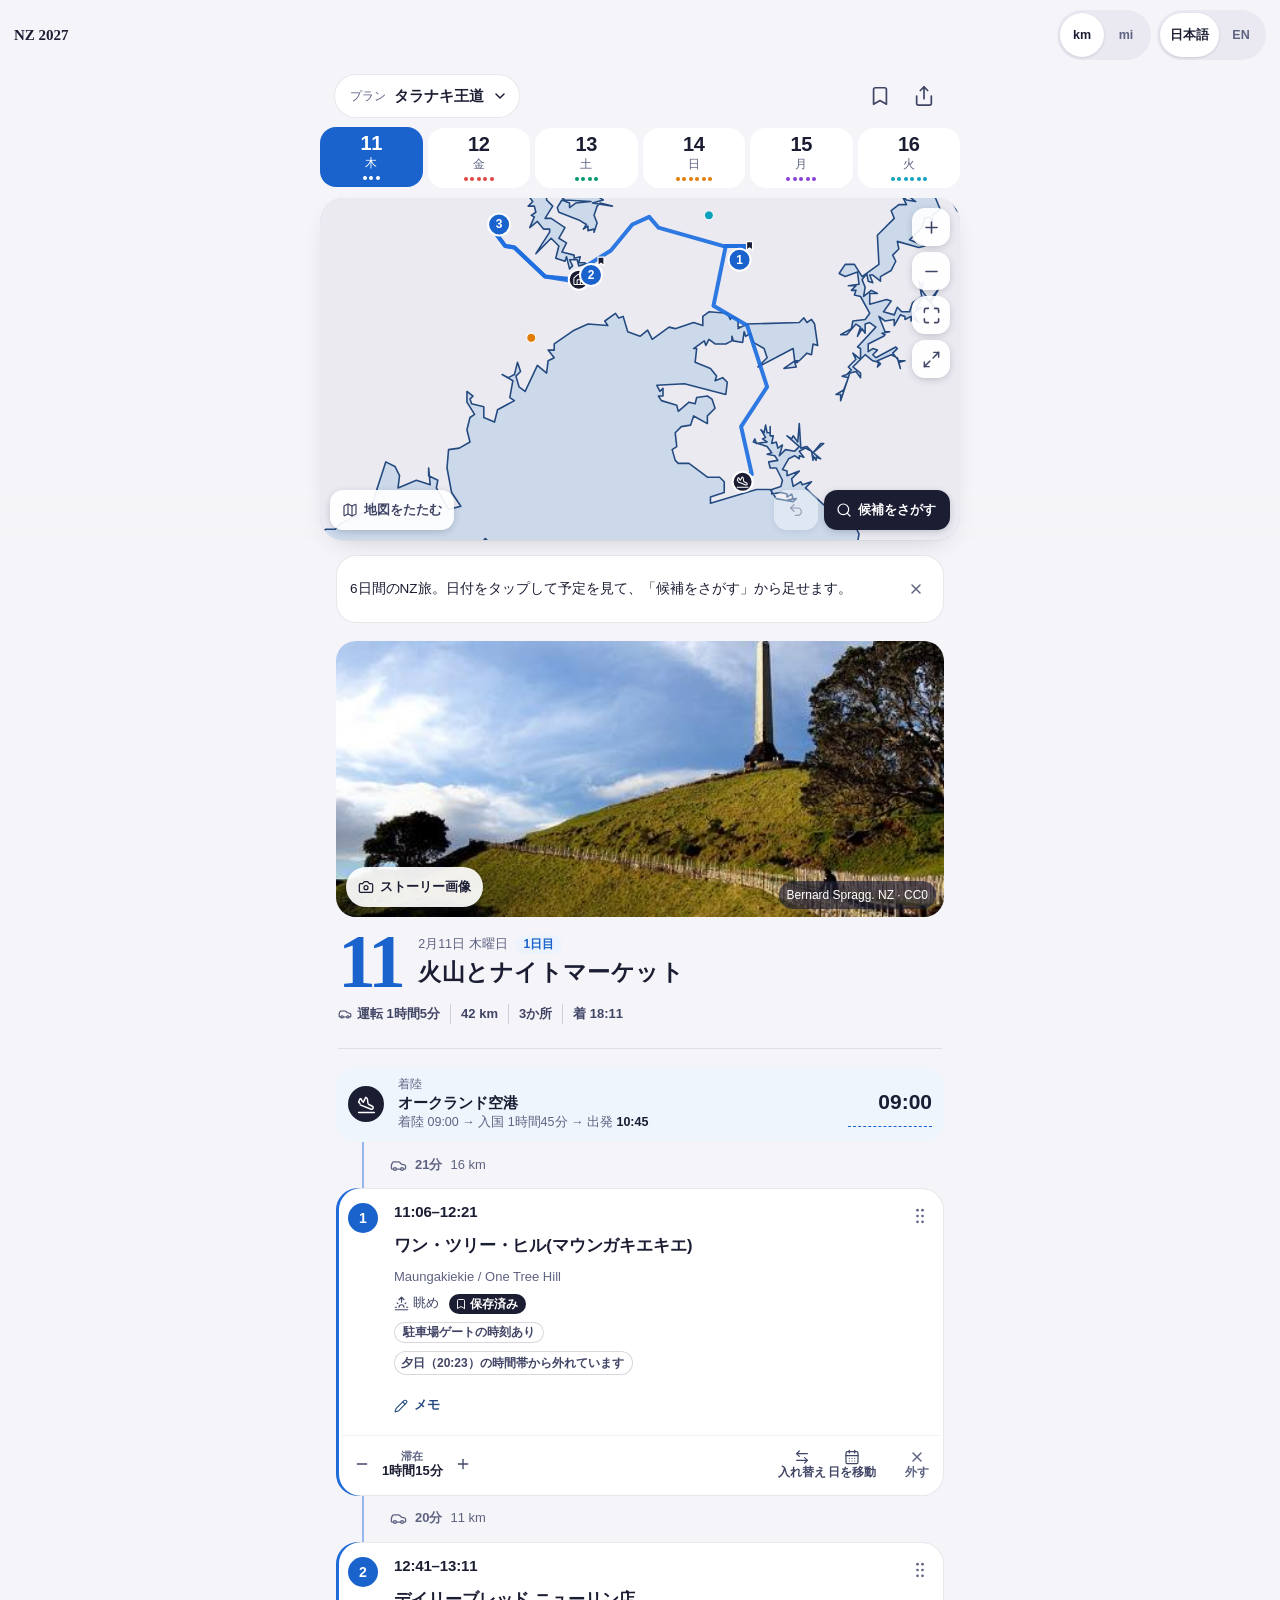
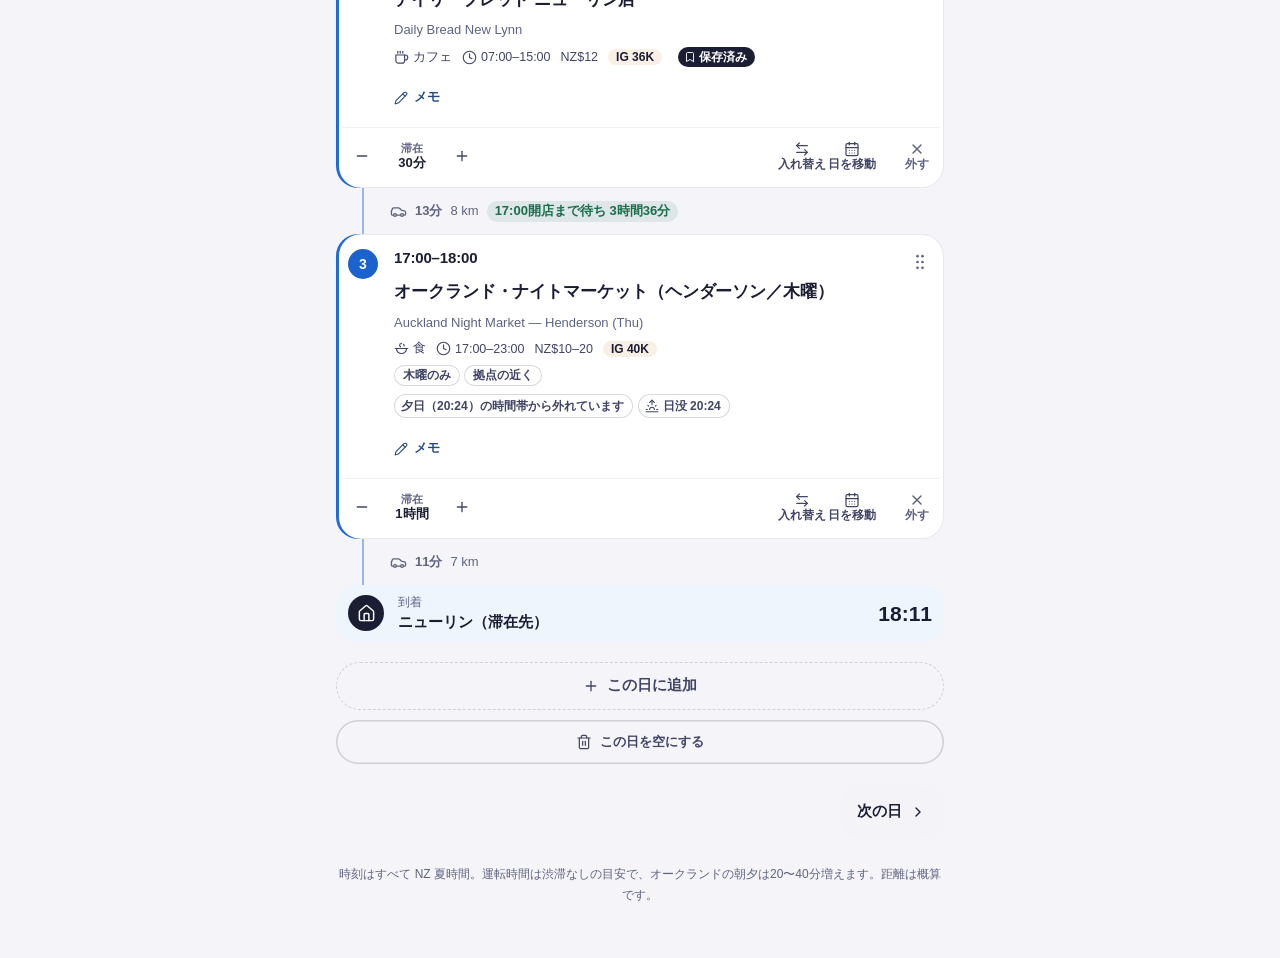
==== index.html @ 9404e6f9 "NZ planner proof of concept: versions, map, drag-to-plan, quick swap A static, offline-first trip pl" ====
<!doctype html>
<html lang="ja" data-place="nz" class="nojs">
<head>
<meta charset="utf-8">
<script>
/* The book's bootstrap: drop the no-JS layout before first paint. If the planner has not built
   itself 8 s later (a failed script, a thrown error), say so instead of a skeleton forever. */
document.documentElement.className='js-tabs';
setTimeout(function(){ if(document.querySelector('.pl-skel')) document.documentElement.classList.add('pl-failed'); },8000);
addEventListener('error',function(e){ if(e.target&&e.target.tagName==='SCRIPT'&&document.querySelector('.pl-skel')) document.documentElement.classList.add('pl-failed'); },true);
</script>
<meta name="viewport" content="width=device-width,initial-scale=1,viewport-fit=cover">
<meta name="theme-color" content="#f5f4f8">
<meta name="apple-mobile-web-app-capable" content="yes">
<meta name="apple-mobile-web-app-status-bar-style" content="default">
<title>NZ 2027 プランナー</title>
<meta name="description" content="ニュージーランド 2027・6日間の旅のプランナー。日ごとの予定、地図、候補、移動時間。">
<meta property="og:type" content="website">
<meta property="og:title" content="NZ 2027 ・ 6日間のプラン">
<meta property="og:description" content="オークランドとタラナキ、6日間の予定と候補。">
<meta property="og:url" content="https://huangwaylon.github.io/nz-planner/">
<meta property="og:image" content="https://huangwaylon.github.io/nz-planner/images/og.jpg">
<meta property="og:image:width" content="1200"><meta property="og:image:height" content="630">
<meta name="twitter:card" content="summary_large_image">
<link rel="manifest" href="manifest.webmanifest">
<link rel="apple-touch-icon" href="icon-180.png">
<link rel="preload" href="data/nz/places.json" as="fetch" crossorigin>
<link rel="preload" href="data/nz/plans.json" as="fetch" crossorigin>
<link rel="stylesheet" href="poc.css">
<link rel="stylesheet" href="planner.css">
</head>
<body>
<!-- The book's sprite ids (copied verbatim), plus the planner's own at the end. -->
<svg width="0" height="0" style="position:absolute;width:0;height:0;overflow:hidden" aria-hidden="true" focusable="false">
  <defs>
    <symbol id="i-car" viewBox="0 0 24 24" fill="none" stroke="currentColor" stroke-width="1.85" stroke-linecap="round" stroke-linejoin="round"><path d="M19 17h2c.6 0 1-.4 1-1v-3c0-.9-.7-1.7-1.5-1.9C18.7 10.6 16 10 16 10s-1.3-1.4-2.2-2.3c-.5-.4-1.1-.7-1.8-.7H5c-.6 0-1.1.4-1.4.9l-1.4 2.9A3.7 3.7 0 0 0 2 12v4c0 .6.4 1 1 1h2"/><circle cx="7" cy="17" r="2"/><path d="M9 17h6"/><circle cx="17" cy="17" r="2"/></symbol>
    <symbol id="i-calendar" viewBox="0 0 24 24" fill="none" stroke="currentColor" stroke-width="1.85" stroke-linecap="round" stroke-linejoin="round"><path d="M8 2v4"/><path d="M16 2v4"/><rect width="18" height="18" x="3" y="4" rx="2"/><path d="M3 10h18"/><path d="M8 14h.01"/><path d="M12 14h.01"/><path d="M16 14h.01"/><path d="M8 18h.01"/><path d="M12 18h.01"/><path d="M16 18h.01"/></symbol>
    <symbol id="i-chevron-down" viewBox="0 0 24 24" fill="none" stroke="currentColor" stroke-width="2.2" stroke-linecap="round" stroke-linejoin="round"><path d="m6 9 6 6 6-6"/></symbol>
    <symbol id="i-map" viewBox="0 0 24 24" fill="none" stroke="currentColor" stroke-width="1.85" stroke-linecap="round" stroke-linejoin="round"><path d="M14.106 5.553a2 2 0 0 0 1.788 0l3.659-1.83A1 1 0 0 1 21 4.619v12.764a1 1 0 0 1-.553.894l-4.553 2.277a2 2 0 0 1-1.788 0l-4.212-2.106a2 2 0 0 0-1.788 0l-3.659 1.83A1 1 0 0 1 3 19.381V6.618a1 1 0 0 1 .553-.894l4.553-2.277a2 2 0 0 1 1.788 0z"/><path d="M15 5.764v15"/><path d="M9 3.236v15"/></symbol>
    <symbol id="i-minus" viewBox="0 0 24 24" fill="none" stroke="currentColor" stroke-width="2" stroke-linecap="round" stroke-linejoin="round"><path d="M5 12h14"/></symbol>
    <symbol id="i-plus" viewBox="0 0 24 24" fill="none" stroke="currentColor" stroke-width="2" stroke-linecap="round" stroke-linejoin="round"><path d="M12 5v14"/><path d="M5 12h14"/></symbol>
    <symbol id="i-x" viewBox="0 0 24 24" fill="none" stroke="currentColor" stroke-width="2.2" stroke-linecap="round" stroke-linejoin="round"><path d="M18 6 6 18M6 6l12 12"/></symbol>
    <symbol id="i-fit" viewBox="0 0 24 24" fill="none" stroke="currentColor" stroke-width="2" stroke-linecap="round" stroke-linejoin="round"><path d="M8 3H5a2 2 0 0 0-2 2v3"/><path d="M21 8V5a2 2 0 0 0-2-2h-3"/><path d="M3 16v3a2 2 0 0 0 2 2h3"/><path d="M16 21h3a2 2 0 0 0 2-2v-3"/></symbol>
    <symbol id="i-mountain" viewBox="0 0 24 24" fill="none" stroke="currentColor" stroke-width="1.85" stroke-linecap="round" stroke-linejoin="round"><path d="m8 3 4 8 5-5 5 15H2L8 3z"/></symbol>
    <symbol id="i-waves" viewBox="0 0 24 24" fill="none" stroke="currentColor" stroke-width="1.85" stroke-linecap="round" stroke-linejoin="round"><path d="M2 6c.6.5 1.2 1 2.5 1C7 7 7 5 9.5 5c2.6 0 2.4 2 5 2 2.5 0 2.5-2 5-2 1.3 0 1.9.5 2.5 1"/><path d="M2 12c.6.5 1.2 1 2.5 1 2.5 0 2.5-2 5-2 2.6 0 2.4 2 5 2 2.5 0 2.5-2 5-2 1.3 0 1.9.5 2.5 1"/><path d="M2 18c.6.5 1.2 1 2.5 1 2.5 0 2.5-2 5-2 2.6 0 2.4 2 5 2 2.5 0 2.5-2 5-2 1.3 0 1.9.5 2.5 1"/></symbol>
    <symbol id="i-teacup" viewBox="0 0 24 24" fill="none" stroke="currentColor" stroke-width="1.85" stroke-linecap="round" stroke-linejoin="round"><path d="M17 8h1a4 4 0 0 1 0 8h-1"/><path d="M3 8h14v9a4 4 0 0 1-4 4H7a4 4 0 0 1-4-4Z"/><path d="M6 2v3"/><path d="M10 2v3"/><path d="M14 2v3"/></symbol>
    <symbol id="i-tent" viewBox="0 0 24 24" fill="none" stroke="currentColor" stroke-width="1.85" stroke-linecap="round" stroke-linejoin="round"><path d="M3.5 21 14 3"/><path d="M20.5 21 10 3"/><path d="M15.5 21 12 15l-3.5 6"/><path d="M2 21h20"/></symbol>
    <symbol id="i-sunset" viewBox="0 0 24 24" fill="none" stroke="currentColor" stroke-width="1.85" stroke-linecap="round" stroke-linejoin="round"><path d="M12 10V2"/><path d="m4.93 10.93 1.41 1.41"/><path d="M2 18h2"/><path d="M20 18h2"/><path d="m19.07 10.93-1.41 1.41"/><path d="M22 22H2"/><path d="m8 6 4-4 4 4"/><path d="M16 18a4 4 0 0 0-8 0"/></symbol>
    <symbol id="i-sparkles" viewBox="0 0 24 24" fill="none" stroke="currentColor" stroke-width="1.85" stroke-linecap="round" stroke-linejoin="round"><path d="M9.937 15.5A2 2 0 0 0 8.5 14.063l-6.135-1.582a.5.5 0 0 1 0-.962L8.5 9.937A2 2 0 0 0 9.937 8.5l1.582-6.135a.5.5 0 0 1 .962 0L14.063 8.5A2 2 0 0 0 15.5 9.937l6.135 1.581a.5.5 0 0 1 0 .964L15.5 14.063a2 2 0 0 0-1.437 1.437l-1.582 6.135a.5.5 0 0 1-.962 0z"/><path d="M20 3v4"/><path d="M22 5h-4"/><path d="M4 17v2"/><path d="M5 18H3"/></symbol>
    <symbol id="i-droplets" viewBox="0 0 24 24" fill="none" stroke="currentColor" stroke-width="1.85" stroke-linecap="round" stroke-linejoin="round"><path d="M7 16.3c2.2 0 4-1.83 4-4.05 0-1.16-.57-2.26-1.71-3.19S7.29 4.8 7 3.5c-.29 1.3-1.15 2.84-2.29 3.75S3 11.1 3 12.25c0 2.22 1.8 4.05 4 4.05z"/><path d="M12.56 6.6A10.97 10.97 0 0 0 14 3.02c.5 2.5 2 4.9 4 6.5s3 3.5 3 5.5a4.16 4.16 0 0 1-7.33 2.66"/></symbol>
    <symbol id="i-bowl" viewBox="0 0 24 24" fill="none" stroke="currentColor" stroke-width="1.85" stroke-linecap="round" stroke-linejoin="round"><path d="M2 12h20"/><path d="M20 12a8 8 0 0 1-16 0"/><path d="M12 4a3 3 0 0 0-3 3c0 1 .5 1.5 1.5 2"/><path d="M15.5 5.5c.8.6 1 1.4.5 2.5"/></symbol>
    <symbol id="i-building" viewBox="0 0 24 24" fill="none" stroke="currentColor" stroke-width="1.85" stroke-linecap="round" stroke-linejoin="round"><path d="M6 22V4a2 2 0 0 1 2-2h8a2 2 0 0 1 2 2v18Z"/><path d="M6 12H4a2 2 0 0 0-2 2v6a2 2 0 0 0 2 2h2"/><path d="M18 9h2a2 2 0 0 1 2 2v9a2 2 0 0 1-2 2h-2"/><path d="M10 6h4"/><path d="M10 10h4"/><path d="M10 14h4"/><path d="M10 18h4"/></symbol>
    <symbol id="i-plane-landing" viewBox="0 0 24 24" fill="none" stroke="currentColor" stroke-width="1.85" stroke-linecap="round" stroke-linejoin="round"><path d="M2 22h20"/><path d="M3.77 10.77 2 9l2-4.5 1.1.55c.55.28.9.83.9 1.45s.35 1.17.9 1.45L8 9l3-6 1.05.53a2 2 0 0 1 1.09 1.52l.72 5.4a2 2 0 0 0 1.09 1.52l4.4 2.27c.85.44 1.3 1.4 1.06 2.33a1.93 1.93 0 0 1-2.46 1.39L4 12.5"/></symbol>
    <symbol id="i-trash" viewBox="0 0 24 24" fill="none" stroke="currentColor" stroke-width="1.85" stroke-linecap="round" stroke-linejoin="round"><path d="M3 6h18"/><path d="M19 6v14a2 2 0 0 1-2 2H7a2 2 0 0 1-2-2V6"/><path d="M8 6V4a2 2 0 0 1 2-2h4a2 2 0 0 1 2 2v2"/><path d="M10 11v6"/><path d="M14 11v6"/></symbol>
    <symbol id="i-pencil" viewBox="0 0 24 24" fill="none" stroke="currentColor" stroke-width="1.85" stroke-linecap="round" stroke-linejoin="round"><path d="M21.174 6.812a1 1 0 0 0-3.986-3.987L3.842 16.174a2 2 0 0 0-.5.83l-1.321 4.352a.5.5 0 0 0 .623.622l4.353-1.32a2 2 0 0 0 .83-.497z"/><path d="m15 5 4 4"/></symbol>
    <symbol id="i-check" viewBox="0 0 24 24" fill="none" stroke="currentColor" stroke-width="3.2" stroke-linecap="round" stroke-linejoin="round"><path d="M4 12l5 5L20 6"/></symbol>
    <symbol id="i-camera" viewBox="0 0 24 24" fill="none" stroke="currentColor" stroke-width="1.85" stroke-linecap="round" stroke-linejoin="round"><path d="M14.5 4h-5L7 7H4a2 2 0 0 0-2 2v9a2 2 0 0 0 2 2h16a2 2 0 0 0 2-2V9a2 2 0 0 0-2-2h-3l-2.5-3z"/><circle cx="12" cy="13" r="3"/></symbol>
    <symbol id="i-chevron-right" viewBox="0 0 24 24" fill="none" stroke="currentColor" stroke-width="2" stroke-linecap="round" stroke-linejoin="round"><path d="m9 18 6-6-6-6"/></symbol>
    <symbol id="i-chevron-up" viewBox="0 0 24 24" fill="none" stroke="currentColor" stroke-width="2.2" stroke-linecap="round" stroke-linejoin="round"><path d="m18 15-6-6-6 6"/></symbol>
    <symbol id="i-sailboat" viewBox="0 0 24 24" fill="none" stroke="currentColor" stroke-width="1.85" stroke-linecap="round" stroke-linejoin="round"><path d="M22 18H2a4 4 0 0 0 4 4h12a4 4 0 0 0 4-4Z"/><path d="M21 14 10 2 3 14h18Z"/><path d="M10 2v16"/></symbol>
    <symbol id="i-sliders" viewBox="0 0 24 24" fill="none" stroke="currentColor" stroke-width="1.9" stroke-linecap="round" stroke-linejoin="round"><path d="M4 8h10"/><path d="M18 8h2"/><path d="M4 16h4"/><path d="M12 16h8"/><circle cx="16" cy="8" r="2"/><circle cx="10" cy="16" r="2"/></symbol>
    <!-- planner-only: not in the book yet; copy over at fold time -->
    <symbol id="i-home" viewBox="0 0 24 24" fill="none" stroke="currentColor" stroke-width="1.85" stroke-linecap="round" stroke-linejoin="round"><path d="M15 21v-8a1 1 0 0 0-1-1h-4a1 1 0 0 0-1 1v8"/><path d="M3 10a2 2 0 0 1 .709-1.528l7-5.999a2 2 0 0 1 2.582 0l7 5.999A2 2 0 0 1 21 10v9a2 2 0 0 1-2 2H5a2 2 0 0 1-2-2z"/></symbol>
    <symbol id="i-ticket" viewBox="0 0 24 24" fill="none" stroke="currentColor" stroke-width="1.85" stroke-linecap="round" stroke-linejoin="round"><path d="M2 9a3 3 0 0 1 0 6v2a2 2 0 0 0 2 2h16a2 2 0 0 0 2-2v-2a3 3 0 0 1 0-6V7a2 2 0 0 0-2-2H4a2 2 0 0 0-2 2Z"/><path d="M13 5v2"/><path d="M13 17v2"/><path d="M13 11v2"/></symbol>
    <symbol id="i-swap" viewBox="0 0 24 24" fill="none" stroke="currentColor" stroke-width="1.85" stroke-linecap="round" stroke-linejoin="round"><path d="M8 3 4 7l4 4"/><path d="M4 7h16"/><path d="m16 21 4-4-4-4"/><path d="M20 17H4"/></symbol>
    <symbol id="i-grip" viewBox="0 0 24 24" fill="none" stroke="currentColor" stroke-width="1.85" stroke-linecap="round" stroke-linejoin="round"><g fill="currentColor" stroke="none"><circle cx="9" cy="5" r="1.6"/><circle cx="15" cy="5" r="1.6"/><circle cx="9" cy="12" r="1.6"/><circle cx="15" cy="12" r="1.6"/><circle cx="9" cy="19" r="1.6"/><circle cx="15" cy="19" r="1.6"/></g></symbol>
    <symbol id="i-search" viewBox="0 0 24 24" fill="none" stroke="currentColor" stroke-width="1.85" stroke-linecap="round" stroke-linejoin="round"><circle cx="11" cy="11" r="8"/><path d="m21 21-4.3-4.3"/></symbol>
    <symbol id="i-share" viewBox="0 0 24 24" fill="none" stroke="currentColor" stroke-width="1.85" stroke-linecap="round" stroke-linejoin="round"><path d="M4 12v8a2 2 0 0 0 2 2h12a2 2 0 0 0 2-2v-8"/><path d="M16 6 12 2 8 6"/><path d="M12 2v13"/></symbol>
    <symbol id="i-instagram" viewBox="0 0 24 24" fill="none" stroke="currentColor" stroke-width="1.85" stroke-linecap="round" stroke-linejoin="round"><rect width="20" height="20" x="2" y="2" rx="5" ry="5"/><path d="M16 11.37A4 4 0 1 1 12.63 8 4 4 0 0 1 16 11.37z"/><path d="M17.5 6.5h.01"/></symbol>
    <symbol id="i-map-pin" viewBox="0 0 24 24" fill="none" stroke="currentColor" stroke-width="1.85" stroke-linecap="round" stroke-linejoin="round"><path d="M20 10c0 4.993-5.539 10.193-7.399 11.799a1 1 0 0 1-1.202 0C9.539 20.193 4 14.993 4 10a8 8 0 0 1 16 0"/><circle cx="12" cy="10" r="3"/></symbol>
    <symbol id="i-alert" viewBox="0 0 24 24" fill="none" stroke="currentColor" stroke-width="1.85" stroke-linecap="round" stroke-linejoin="round"><path d="m21.73 18-8-14a2 2 0 0 0-3.48 0l-8 14A2 2 0 0 0 4 21h16a2 2 0 0 0 1.73-3"/><path d="M12 9v4"/><path d="M12 17h.01"/></symbol>
    <symbol id="i-clock" viewBox="0 0 24 24" fill="none" stroke="currentColor" stroke-width="1.85" stroke-linecap="round" stroke-linejoin="round"><circle cx="12" cy="12" r="10"/><path d="M12 6v6l4 2"/></symbol>
    <symbol id="i-bookmark" viewBox="0 0 24 24" fill="none" stroke="currentColor" stroke-width="1.85" stroke-linecap="round" stroke-linejoin="round"><path d="m19 21-7-4-7 4V5a2 2 0 0 1 2-2h10a2 2 0 0 1 2 2v16z"/></symbol>
    <symbol id="i-undo" viewBox="0 0 24 24" fill="none" stroke="currentColor" stroke-width="1.85" stroke-linecap="round" stroke-linejoin="round"><path d="M9 14 4 9l5-5"/><path d="M4 9h10.5a5.5 5.5 0 0 1 5.5 5.5a5.5 5.5 0 0 1-5.5 5.5H11"/></symbol>
    <symbol id="i-moon" viewBox="0 0 24 24" fill="none" stroke="currentColor" stroke-width="1.85" stroke-linecap="round" stroke-linejoin="round"><path d="M12 3a6 6 0 0 0 9 9 9 9 0 1 1-9-9Z"/></symbol>
    <symbol id="i-compare" viewBox="0 0 24 24" fill="none" stroke="currentColor" stroke-width="1.85" stroke-linecap="round" stroke-linejoin="round"><circle cx="18" cy="18" r="3"/><circle cx="6" cy="6" r="3"/><path d="M13 6h3a2 2 0 0 1 2 2v7"/><path d="M11 18H8a2 2 0 0 1-2-2V9"/></symbol>
    <symbol id="i-download" viewBox="0 0 24 24" fill="none" stroke="currentColor" stroke-width="1.85" stroke-linecap="round" stroke-linejoin="round"><path d="M12 15V3"/><path d="M21 15v4a2 2 0 0 1-2 2H5a2 2 0 0 1-2-2v-4"/><path d="m7 10 5 5 5-5"/></symbol>
    <symbol id="i-maximize" viewBox="0 0 24 24" fill="none" stroke="currentColor" stroke-width="1.85" stroke-linecap="round" stroke-linejoin="round"><path d="M15 3h6v6"/><path d="M9 21H3v-6"/><path d="M21 3l-7 7"/><path d="M3 21l7-7"/></symbol>
    <symbol id="i-minimize" viewBox="0 0 24 24" fill="none" stroke="currentColor" stroke-width="1.85" stroke-linecap="round" stroke-linejoin="round"><path d="M4 14h6v6"/><path d="M20 10h-6V4"/><path d="M14 10l7-7"/><path d="M3 21l7-7"/></symbol>
    <symbol id="i-chevron-left" viewBox="0 0 24 24" fill="none" stroke="currentColor" stroke-width="1.85" stroke-linecap="round" stroke-linejoin="round"><path d="m15 18-6-6 6-6"/></symbol>
  </defs>
</svg>

<!-- POC chrome standing in for the book's settings panel. Not folded. -->
<header class="poc-top">
  <span class="poc-title">NZ 2027</span>
  <div class="poc-set">
    <div class="poc-seg unit-toggle" role="group" aria-label="Units"><button type="button" data-unit="metric">km</button><button type="button" data-unit="imperial">mi</button></div>
    <div class="poc-seg lang-toggle" role="group" aria-label="Language"><button type="button" data-lang="ja">日本語</button><button type="button" data-lang="en">EN</button></div>
  </div>
</header>

<main>
<article class="guide t-nz" id="g-nz" data-guide="nz" data-month="2027-02">
  <div class="views">
    <section class="view v-plan" data-src="data/nz/" data-import-src="import.js">
      <p class="pl-nojs" data-en="The planner needs JavaScript.">プランナーは JavaScript が必要です。</p>
      <p class="pl-bootfail" role="alert" data-en="The planner could not start. Check your connection and reload.">プランナーを起動できませんでした。接続を確かめて、再読み込みしてください。</p>
      <div class="pl-skel" aria-hidden="true"><i class="pl-sk-bar"></i><i class="pl-sk-days"></i><i class="pl-sk-map"></i><i class="pl-sk-card"></i><i class="pl-sk-card"></i></div>
    </section>
  </div>
</article>
</main>

<div class="update-banner" id="updateBanner" hidden role="status" aria-live="polite">
  <span data-en="New version available">新しいバージョンがあります</span><button id="updateBtn" type="button" data-en="Refresh">更新</button>
</div>

<script src="host.js"></script>
<script src="planner.js"></script>
<script>
/* The book's GUIDES loop, reduced to the one module this POC has. */
document.querySelectorAll('.guide').forEach(function(g){ planner(g); });
</script>
</body>
</html>
---- poc.css ----
/* POC ONLY — the book's page chrome, so planner.css can be judged in its real surroundings.
   None of this folds: the book already has all of it. */
:root{
  --font-sans:-apple-system,BlinkMacSystemFont,"SF Pro Text","Segoe UI",Roboto,Helvetica,Arial,sans-serif;
  --font-display:"New York","Iowan Old Style","Palatino Linotype",Palatino,Georgia,ui-serif,serif;
  --font-jp:"Hiragino Mincho ProN","Hiragino Mincho Pro","Yu Mincho","YuMincho","Noto Serif JP",serif;
  --tabh:0px;   /* no tab bar in the POC; the book's is 86px */ --safe-t:env(safe-area-inset-top,0px); --safe-b:env(safe-area-inset-bottom,0px);
}
/* Copied verbatim from ../travel-plans/index.html. */
  .t-nz{
    --bg:#f5f4f8; --bg-2:#ebeaf1;
    --surface:#ffffff; --surface-2:#f4f3f8; --surface-3:#eae8f1;
    --line:rgba(27,29,51,.10); --line-2:rgba(27,29,51,.055); --line-strong:rgba(27,29,51,.17);
    --ink:#1b1d33; --ink-2:#414565; --muted:#5e6382; --faint:#686d87;
    --acc:#2f5d9e; --acc-d:#244a80; --acc-soft:rgba(47,93,158,.10); --acc-ring:rgba(47,93,158,.30);
    --acc2:#c9832b; --acc2-soft:rgba(201,131,43,.12); --acc2-ring:rgba(201,131,43,.34);
    --eyebrow:#ffd08a;
    --tabbar:246,245,250;
    --map-sea:#cbd9ea;
    /* Six days drawn together need six colours that hold up over pale land and paler sea. */
    --d1:#1f6fe0; --d2:#e0453f; --d3:#00996f; --d4:#e07c00; --d5:#8a3fd6; --d6:#0aa2bd;
    --scrim:14,16,34;
  }
*,*::before,*::after{box-sizing:border-box;}
html{-webkit-text-size-adjust:100%;text-size-adjust:100%;background:#f5f4f8;}
body{margin:0;font-family:var(--font-sans);-webkit-font-smoothing:antialiased;overflow-x:hidden;}
.guide{background:var(--bg);color:var(--ink);min-height:100vh;min-height:100dvh;}
.sr{position:absolute;width:1px;height:1px;overflow:hidden;clip:rect(0 0 0 0);white-space:nowrap;}
.js-tabs .view{display:none;}
.js-tabs .v-plan{display:block;}   /* the book shows a view through its tab radios */

.poc-top{display:flex;align-items:center;justify-content:space-between;gap:10px;
  padding:calc(var(--safe-t) + 10px) 14px 8px;background:#f5f4f8;color:#1b1d33;}
.poc-title{font:600 15px/1.2 var(--font-jp);}
html[lang="en"] .poc-title{font-family:var(--font-display);}
.poc-set{display:flex;gap:6px;}
.poc-seg{display:flex;padding:3px;border-radius:999px;background:#eae8f1;}
.poc-seg button{min-width:44px;height:44px;padding:0 10px;border:0;border-radius:999px;background:none;font:700 12.5px var(--font-sans);color:#5e6382;cursor:pointer;}
.poc-seg button.active{background:#fff;color:#1b1d33;box-shadow:0 1px 3px rgba(27,29,51,.14);}

.update-banner{position:fixed;left:50%;transform:translateX(-50%);top:calc(var(--safe-t) + 10px);z-index:80;display:flex;align-items:center;gap:12px;
  padding:7px 7px 7px 18px;border-radius:999px;background:#1b1d33;color:#fff;box-shadow:0 8px 30px rgba(18,32,28,.25);font:600 13.5px var(--font-sans);white-space:nowrap;}
.update-banner button{min-height:40px;padding:0 16px;border:0;border-radius:999px;background:#2f5d9e;color:#fff;font:700 13px var(--font-sans);}
.update-banner button:disabled{opacity:.6;}
.update-banner[hidden]{display:none;}
---- planner.css ----
/* Planner tab. Every selector is under .v-plan or a pl- class (the overlays are appended to the
   guide, outside .v-plan). Colours come from the book's theme tokens; planner-only ones are --pl-*,
   each with a default here so a theme that omits one still renders. No colour literal appears in a
   rule below this block. */
.v-plan,.pl-layer{
  --pl-warn:#a3243b; --pl-warn-soft:rgba(163,36,59,.09);
  --pl-good:#1a6e4c; --pl-good-soft:rgba(26,110,76,.10);
  /* Day ink: the --dN shade that clears 4.5:1 as text on --surface/--bg and under white text.
     The bright --dN stays for map lines, dots and swatches. */
  --pl-d1-ink:#1a63cc; --pl-d2-ink:#c4302b; --pl-d3-ink:#007a58; --pl-d4-ink:#a85a00; --pl-d5-ink:#7a35c4; --pl-d6-ink:#007a92;
  --pl-land:var(--bg-2); --pl-coast:var(--acc-d); --pl-scrim:var(--scrim,14,16,34);
  --pl-serif:var(--font-jp,"Hiragino Mincho ProN","Yu Mincho",serif);
  --pl-num:var(--font-sans,system-ui),sans-serif;
  --pl-sans:"Hiragino Sans","Hiragino Kaku Gothic ProN",var(--font-sans,system-ui),sans-serif;
  --pl-ink-a:color-mix(in srgb,var(--ink) 30%,transparent);
  --pl-shadow:0 1px 0 color-mix(in srgb,var(--ink) 4%,transparent),0 10px 28px -16px var(--pl-ink-a);
  --pl-ease:cubic-bezier(.2,.8,.2,1);
  --pl-maph:min(30vh,270px); --pl-maph-s:min(18vh,150px);
  --pl-bottom:var(--tabh,0px);  /* the host's tab bar: the book sets --tabh, the POC sets it to 0 */
  --pl-sab:env(safe-area-inset-bottom,0px);
  --c:var(--acc); --ci:var(--acc-d);
}
.v-plan{font-family:var(--pl-sans);color:var(--ink);line-break:strict;}
.v-plan:lang(en),.pl-layer:lang(en){--pl-sans:var(--font-sans,system-ui);--pl-serif:var(--font-display,Georgia,serif);}
:where(.v-plan,.pl-layer) .ic{width:22px;height:22px;flex:none;display:inline-block;vertical-align:middle;}
:where(.v-plan,.pl-layer) .ic.sm{width:16px;height:16px;}
:where(.v-plan,.pl-layer) .ic.xs{width:14px;height:14px;}
/* Resets at zero specificity, so every component rule below wins over them. */
:where(.v-plan,.pl-layer) :where(button,input,select,textarea){font:inherit;color:inherit;}
:where(.v-plan,.pl-layer) :where(button,a,summary){cursor:pointer;-webkit-tap-highlight-color:transparent;-webkit-touch-callout:none;}
:where(.v-plan,.pl-layer) :focus-visible{outline:2.5px solid var(--ci);outline-offset:2px;border-radius:12px;}
:where(.v-plan,.pl-layer) :where(h2,h3){font-feature-settings:"palt";}
.v-plan [hidden],.pl-layer[hidden],.pl-layer [hidden]{display:none!important;}
.pl-nojs{padding:30px 18px;color:var(--muted);}
.js-tabs .pl-nojs{display:none;}
.pl-bootfail{display:none;}
html.pl-failed .pl-bootfail{display:block;padding:30px 18px;color:var(--ink);}
html.pl-failed .pl-skel{display:none;}
:where(.v-plan,.pl-layer) ::placeholder{color:var(--muted);opacity:1;}

/* skeleton: what the static markup shows until the module has built itself */
.pl-skel{display:none;}
.js-tabs .pl-skel{display:block;padding:8px 12px;}
.pl-skel i{display:block;border-radius:16px;background:var(--surface);margin-bottom:10px;}
.pl-skel .pl-sk-bar{height:44px;width:60%;border-radius:999px;}
.pl-skel .pl-sk-days{height:60px;}
.pl-skel .pl-sk-map{height:var(--pl-maph);border-radius:24px;background:var(--map-sea);}
.pl-skel .pl-sk-card{height:120px;border-radius:22px;}

/* ---------- toolbar ---------- */
.pl-bar{display:flex;flex-wrap:wrap;align-items:center;justify-content:space-between;gap:8px;padding:6px max(14px,env(safe-area-inset-right)) 2px max(14px,env(safe-area-inset-left));}
.pl-planbtn{flex:0 1 auto;display:flex;align-items:center;gap:8px;min-height:44px;min-width:0;padding:0 12px 0 16px;
  border:0;border-radius:999px;background:var(--surface);box-shadow:inset 0 0 0 1px var(--line);}
.pl-planbtn-k{font-size:12px;color:var(--muted);flex:none;}
.pl-planbtn-v{font-weight:700;font-size:14.5px;white-space:nowrap;overflow:hidden;text-overflow:ellipsis;}
.pl-planbtn.pl-mine .pl-planbtn-v::before{content:"";display:inline-block;width:7px;height:7px;border-radius:50%;
  background:var(--acc2);margin-right:6px;vertical-align:2px;}
.pl-tools{display:flex;flex:none;}
.pl-iconbtn{width:44px;height:44px;border:0;border-radius:50%;background:transparent;display:grid;place-items:center;color:var(--ink-2);}

/* ---------- sticky day strip + map ---------- */
.pl-stick{position:sticky;top:var(--safe-t,env(safe-area-inset-top,0px));z-index:20;
  background:linear-gradient(var(--bg) 88%,color-mix(in srgb,var(--bg) 0%,transparent));}
.pl-days{display:grid;grid-template-columns:repeat(6,minmax(0,1fr));gap:5px;padding:8px max(12px,env(safe-area-inset-left)) 10px;}
.pl-daybtn{position:relative;display:flex;flex-direction:column;align-items:center;justify-content:center;
  min-height:60px;padding:2px 0 11px;border:0;border-radius:16px;background:var(--surface);color:var(--ink);
  transition:background .25s var(--pl-ease),color .25s,transform .25s var(--pl-ease);}
.pl-dn{font:650 20px/1 var(--pl-sans);letter-spacing:-.02em;font-variant-numeric:tabular-nums;}
.pl-dw{font-size:12px;line-height:1.3;margin-top:3px;color:var(--muted);}
.pl-dc{position:absolute;left:0;right:0;bottom:7px;display:flex;justify-content:center;gap:2.5px;}
.pl-dc i{width:4px;height:4px;border-radius:50%;background:var(--c);}
.pl-dc i.pl-no{width:14px;height:2px;border-radius:1px;background:var(--line-strong);}
.pl-daybtn[aria-pressed="true"]{background:var(--ci);color:var(--surface);transform:translateY(-1px);}
.pl-daybtn[aria-pressed="true"] .pl-dw{color:var(--surface);}
.pl-daybtn[aria-pressed="true"] .pl-dc i{background:var(--surface);}
.pl-daybtn:active{transform:scale(.96);}

.pl-mapcard{position:relative;margin:0 max(12px,env(safe-area-inset-left));border-radius:24px;overflow:hidden;background:var(--surface);box-shadow:var(--pl-shadow);}
.pl-mapbox{position:relative;height:var(--pl-maph);transition:height .34s var(--pl-ease);background:var(--map-sea);}
.pl-stick.pl-scrolled .pl-mapcard:not(.pl-full) .pl-mapbox{height:var(--pl-maph-s);}
.pl-mapcard.pl-full .pl-mapbox{height:calc(100vh - 230px);height:calc(100dvh - 230px);}
.pl-stick.pl-scrolled .pl-mapcard.pl-full .pl-mapbox{height:calc(40vh - 80px);height:calc(40dvh - 80px);}
.pl-mapcard.pl-closed .pl-mapbox{height:0;}
.v-plan svg.pl-map{--z:1;display:block;width:100%;height:100%;touch-action:none;user-select:none;-webkit-user-select:none;}
.pl-map .pl-sea{fill:var(--map-sea);}
.pl-map .pl-land path{fill:var(--pl-land);stroke:var(--pl-coast);stroke-width:calc(1.6px / var(--z));stroke-linejoin:round;}
.pl-map .pl-s{transform:scale(calc(1 / var(--z)));}      /* each pin's inner group holds its screen size */
/* legs: solid road geometry, a solid thinner arc where the road is not known yet, dotted only for boats */
.pl-map .pl-leg-road{fill:none;stroke:var(--c);stroke-linecap:round;stroke-linejoin:round;stroke-width:calc(4px / var(--z));opacity:.92;}
.pl-map .pl-leg-est{fill:none;stroke:var(--c);stroke-linecap:round;stroke-width:calc(2.6px / var(--z));opacity:.62;}
.pl-map .pl-leg-ferry{fill:none;stroke:var(--c);stroke-linecap:round;stroke-width:calc(3.4px / var(--z));
  stroke-dasharray:0 calc(7px / var(--z));opacity:.9;}
.pl-map .pl-estmk text{font:700 12px var(--pl-sans);fill:var(--ci);stroke:var(--map-sea);stroke-width:4px;paint-order:stroke;text-anchor:middle;dominant-baseline:central;}
.pl-map .pl-hit{fill:transparent;}
.pl-map .pl-cands{display:none;}
.pl-map.pl-show-cands .pl-cands{display:inline;}
.pl-map .pl-others .pl-mk{fill:var(--c);stroke:var(--surface);stroke-width:1px;}
.pl-map .pl-cands .pl-mk{fill:var(--surface);stroke:var(--muted);stroke-width:1.4px;}
.pl-map .pl-cands .pl-pin.pl-sel .pl-mk{stroke:var(--ink);stroke-width:2.4px;}
.pl-map .pl-stops .pl-mk{fill:var(--ci);stroke:var(--surface);stroke-width:2px;}
.pl-map .pl-anc .pl-mk{fill:var(--ink);}
.pl-map .pl-num{fill:var(--surface);font:700 12px var(--pl-num);text-anchor:middle;dominant-baseline:central;pointer-events:none;}
.pl-map .pl-anc use{color:var(--surface);pointer-events:none;}
.pl-map .pl-ring{fill:none;stroke:var(--ci);stroke-width:2.4px;opacity:0;transition:opacity .2s;}
.pl-map .pl-pin.pl-sel .pl-ring{opacity:.7;}
.pl-map .pl-lab{font:700 12.5px var(--pl-sans);fill:var(--ink);stroke:var(--surface);stroke-width:4px;paint-order:stroke;stroke-linejoin:round;pointer-events:none;}
.pl-map .pl-pin{cursor:pointer;}
.pl-mapctl{position:absolute;top:10px;right:10px;display:flex;flex-direction:column;gap:6px;}
.pl-mapctl button{position:relative;width:38px;height:38px;border:0;border-radius:13px;display:grid;place-items:center;
  background:color-mix(in srgb,var(--surface) 92%,transparent);color:var(--ink-2);box-shadow:0 2px 8px -2px var(--pl-ink-a);}
.pl-mapctl button::before{content:"";position:absolute;inset:-3px;}
.pl-mapctl .ic{width:19px;height:19px;}
.pl-mapcard.pl-closed .pl-mapctl,.pl-mapcard.pl-closed .pl-estnote{display:none;}
.pl-stick.pl-scrolled .pl-mapcard:not(.pl-full) .pl-mapctl [data-zoom="in"],
.pl-stick.pl-scrolled .pl-mapcard:not(.pl-full) .pl-mapctl [data-zoom="out"]{display:none;}
.pl-estnote{position:absolute;left:10px;top:10px;max-width:calc(100% - 70px);margin:0;padding:3px 9px;border-radius:999px;
  background:color-mix(in srgb,var(--surface) 88%,transparent);font-size:12px;color:var(--ink-2);pointer-events:none;}
.pl-stick.pl-scrolled .pl-estnote{display:none;}
.pl-mapfoot{position:absolute;left:10px;right:10px;bottom:10px;display:flex;justify-content:space-between;gap:8px;pointer-events:none;}
.pl-footr{display:flex;gap:6px;}
.pl-maptoggle,.pl-browsebtn,.pl-undobtn{position:relative;pointer-events:auto;display:flex;align-items:center;justify-content:center;gap:6px;min-height:40px;padding:0 12px;
  border:0;border-radius:13px;font-size:12.5px;font-weight:700;box-shadow:0 2px 8px -2px var(--pl-ink-a);}
.pl-maptoggle,.pl-undobtn{background:color-mix(in srgb,var(--surface) 92%,transparent);color:var(--ink-2);}
.pl-undobtn{min-width:44px;padding:0;}
.pl-undobtn:disabled{opacity:.4;cursor:default;}
.pl-browsebtn{background:var(--ink);color:var(--surface);padding:0 14px 0 12px;}
.pl-maptoggle::before,.pl-browsebtn::before,.pl-undobtn::before{content:"";position:absolute;inset:-2px;}
.pl-mapcard.pl-closed .pl-mapfoot{position:static;padding:4px 6px 4px 4px;}
.pl-mapcard.pl-closed .pl-maptoggle{min-height:44px;background:none;box-shadow:none;color:var(--muted);}
.pl-mapcard.pl-closed .pl-browsebtn,.pl-mapcard.pl-closed .pl-undobtn{box-shadow:none;}
.pl-sentinel{height:1px;}
.pl-stick.pl-scrolled .pl-mapcard:not(.pl-full) .pl-maptoggle span,.pl-stick.pl-scrolled .pl-mapcard:not(.pl-full) .pl-browsebtn span{position:absolute;width:1px;height:1px;overflow:hidden;clip:rect(0 0 0 0);}
.pl-stick.pl-scrolled .pl-mapcard:not(.pl-full) .pl-mapfoot{bottom:8px;}

/* imported places: a diamond in the second accent, so they never read as one of ours */
.pl-map .pl-cands .pl-impin .pl-mk{fill:var(--acc2-soft,var(--surface));stroke:var(--acc2);stroke-width:2px;}
.pl-map .pl-cands .pl-impin .pl-ring{stroke:var(--acc2);}
.pl-mapcard.pl-placemode .pl-mapbox{box-shadow:inset 0 0 0 3px var(--acc2);}
.pl-mapcard.pl-placemode .pl-map{cursor:crosshair;}
.pl-placing{position:absolute;left:10px;right:56px;top:10px;display:flex;align-items:center;gap:8px;padding:6px 6px 6px 14px;border-radius:14px;
  background:var(--ink);color:var(--surface);font-size:12.5px;font-weight:700;line-height:1.4;}
.pl-placing span{flex:1;min-width:0;}
.pl-placing button{flex:none;min-height:44px;padding:0 12px;border:0;border-radius:10px;background:color-mix(in srgb,var(--surface) 16%,transparent);color:var(--surface);font-weight:700;}

/* ---------- notices ---------- */
.pl-notice:empty{display:none;}
.pl-notice{display:flex;flex-direction:column;gap:8px;padding:14px max(16px,env(safe-area-inset-right)) 0 max(16px,env(safe-area-inset-left));max-width:640px;margin:0 auto;}
.pl-note{display:grid;grid-template-columns:auto 1fr auto;gap:12px;align-items:center;padding:12px 6px 12px 14px;border-radius:20px;
  background:var(--acc-soft);color:var(--ink);font-size:13.5px;line-height:1.7;}
.pl-note p{margin:0;}
.pl-note.pl-line{grid-template-columns:1fr;padding:16px;background:var(--acc2-soft);}
.pl-note.pl-intro{grid-template-columns:1fr auto;background:var(--surface);box-shadow:inset 0 0 0 1px var(--line);}
.pl-note.pl-fail{grid-template-columns:auto 1fr;background:var(--pl-warn-soft);color:var(--pl-warn);}
.pl-note.pl-fail .pl-btn{grid-column:1 / -1;}
.pl-note .pl-glyph{background:var(--surface);color:var(--acc);}

/* ---------- the day ---------- */
.pl-main{max-width:640px;margin:0 auto;padding:18px max(16px,env(safe-area-inset-right)) calc(40px + var(--pl-bottom) + var(--pl-sab)) max(16px,env(safe-area-inset-left));}
.pl-dayhead{margin:0 2px 18px;padding-bottom:14px;border-bottom:1px solid var(--line);}
.pl-dayphoto{position:relative;margin:0 -2px 14px;border-radius:20px;overflow:hidden;aspect-ratio:2.2/1;background:var(--surface-3);}
.pl-dayphoto img,.pl-photo img{display:block;width:100%;height:100%;object-fit:cover;}
.pl-dayphoto figcaption,.pl-photo figcaption{position:absolute;right:8px;bottom:8px;max-width:60%;padding:2px 8px;border-radius:999px;font-size:12px;line-height:1.4;
  background:color-mix(in srgb,var(--ink) 64%,transparent);color:var(--surface);white-space:nowrap;overflow:hidden;text-overflow:ellipsis;}
.pl-dayphoto figcaption a,.pl-photo figcaption a{display:inline-flex;align-items:center;min-height:24px;}
.pl-dayphoto figcaption a,.pl-photo figcaption a{color:inherit;text-decoration:none;}
.pl-daycard{display:flex;align-items:center;justify-content:flex-end;height:60px;margin:0 -2px 14px;padding:0 18px;border-radius:20px;
  background:linear-gradient(120deg,color-mix(in srgb,var(--c) 18%,var(--surface)),color-mix(in srgb,var(--c) 6%,var(--surface)));color:var(--ci);}
.pl-daycard .ic{width:30px;height:30px;opacity:.7;}
.pl-dh-row{display:grid;grid-template-columns:auto 1fr;gap:16px;align-items:start;}
.pl-dh-num{display:block;font:600 76px/.8 var(--pl-serif);letter-spacing:-.05em;color:var(--ci);font-variant-numeric:lining-nums;}
.pl-dh-txt{padding-top:4px;min-width:0;}
.pl-dh-mon{display:flex;flex-wrap:wrap;align-items:center;gap:4px 8px;font-size:12.5px;color:var(--muted);}
.pl-dh-n{padding:1px 8px;border-radius:999px;background:color-mix(in srgb,var(--c) 8%,var(--surface));color:var(--ci);font-weight:700;font-size:12px;}
.pl-dh-title{font:600 23px/1.32 var(--pl-serif);letter-spacing:.02em;margin:4px 0 0;text-wrap:balance;}
.pl-dh-stats{display:flex;flex-wrap:wrap;row-gap:4px;margin:12px 0 0;font:600 13px/1.5 var(--pl-num);font-variant-numeric:tabular-nums;color:var(--ink-2);}
.pl-stat{display:inline-flex;align-items:center;gap:5px;padding:0 10px;}
.pl-stat:first-child{padding-left:0;}
.pl-stat + .pl-stat{border-left:1px solid var(--line-strong);}
.pl-dayhead .pl-warns{margin-top:10px;}
.pl-dayband{position:relative;margin:0 -2px 14px;}
.pl-dayband .pl-dayphoto,.pl-dayband .pl-daycard{margin:0;}
.pl-storybtn{position:absolute;left:10px;bottom:10px;display:inline-flex;align-items:center;gap:6px;min-height:40px;padding:0 12px;border:0;border-radius:999px;
  background:color-mix(in srgb,var(--surface) 92%,transparent);color:var(--ink);font-weight:700;font-size:12.5px;box-shadow:0 2px 8px -2px var(--pl-ink-a);}
.pl-storybtn::before{content:"";position:absolute;inset:-2px 0;}

.pl-tl{position:relative;}
.pl-anchor{display:grid;grid-template-columns:44px 1fr auto;align-items:center;gap:10px;padding:10px 12px 10px 8px;border-radius:20px;
  background:color-mix(in srgb,var(--c) 7%,var(--surface));}
.pl-aic{width:36px;height:36px;margin-left:4px;border-radius:50%;background:var(--ink);color:var(--surface);display:grid;place-items:center;}
.pl-aic .ic{width:19px;height:19px;}
.pl-ak{font-size:12px;color:var(--muted);line-height:1.3;}
.pl-an{font-weight:700;font-size:15px;line-height:1.4;}
.pl-ax{font-size:12.5px;color:var(--muted);line-height:1.5;}
.pl-at{font:700 21px/1 var(--pl-num);font-variant-numeric:tabular-nums;text-align:right;}
.pl-at small{display:block;font:600 12px/1.5 var(--pl-sans);color:var(--muted);margin-top:3px;}
.pl-at small.pl-bad{color:var(--pl-warn);}
.pl-anchor.pl-bad{box-shadow:inset 0 0 0 1.5px var(--pl-warn);}
.pl-anchor .pl-infos{margin-top:4px;}
.pl-timeset{position:relative;display:block;min-width:84px;min-height:46px;padding-top:10px;border-bottom:1.5px dashed var(--ci);
  font:700 21px/1 var(--pl-num);font-variant-numeric:tabular-nums;text-align:right;cursor:pointer;}
.pl-timein{position:absolute;inset:0;width:100%;height:100%;opacity:0;border:0;margin:0;padding:0;font-size:16px;-webkit-appearance:none;appearance:none;}
.pl-timeset:focus-within{outline:2.5px solid var(--ci);outline-offset:3px;border-radius:6px;}

.pl-leg{position:relative;display:flex;align-items:center;flex-wrap:wrap;gap:4px 8px;min-height:46px;padding:6px 4px 6px 54px;
  font:600 13px/1.45 var(--pl-num);font-variant-numeric:tabular-nums;color:var(--muted);}
.pl-leg::before{content:"";position:absolute;left:26px;top:0;bottom:0;border-left:2px solid color-mix(in srgb,var(--c) 45%,transparent);}
.pl-leg:has(.pl-boat)::before{border-left-style:dotted;border-left-color:var(--c);}
.pl-leg .ic{width:17px;height:17px;}
.pl-lp{display:inline-flex;align-items:center;gap:4px;}
.pl-boat{color:var(--ink-2);}
.pl-km{color:var(--muted);font-weight:500;}
.pl-est{font-weight:700;color:var(--ink-2);}
.pl-gap{padding:1px 8px;border-radius:999px;background:var(--pl-good-soft);color:var(--pl-good);}
.pl-unv{padding:0 7px;border-radius:999px;box-shadow:inset 0 0 0 1px var(--line-strong);color:var(--ink-2);font-size:12px;}
.pl-fnote{flex-basis:100%;font:500 12px/1.5 var(--pl-sans);color:var(--muted);}

.pl-list{list-style:none;margin:0;padding:0;}
.pl-row{position:relative;}
.pl-stop{position:relative;display:grid;grid-template-columns:36px minmax(0,1fr) 40px;column-gap:10px;
  padding:14px 6px 8px 12px;border-radius:22px;background:var(--surface);box-shadow:inset 0 0 0 1px var(--line),inset 3px 0 0 var(--c);
  transition:box-shadow .2s,transform .2s var(--pl-ease);}
.pl-node{grid-column:1;grid-row:1;align-self:start;position:relative;width:30px;height:30px;margin-top:1px;padding:0;border:0;border-radius:50%;
  background:var(--ci);color:var(--surface);display:grid;place-items:center;font:700 14px/1 var(--pl-num);}
.pl-node::before{content:"";position:absolute;inset:-7px;}
.pl-body{grid-column:2;grid-row:1;min-width:0;}
.pl-when{font:700 15px/1.3 var(--pl-num);font-variant-numeric:tabular-nums;letter-spacing:-.01em;color:var(--ink);}
.pl-h3{margin:2px 0 0;font:inherit;}
.pl-nm{display:flex;align-items:center;width:100%;min-height:44px;margin:0;padding:0;border:0;background:none;text-align:left;
  font:650 16.5px/1.4 var(--pl-sans);letter-spacing:-.005em;text-wrap:pretty;}
.pl-sub{font-size:13px;color:var(--muted);line-height:1.4;margin-top:0;pointer-events:none;}
.pl-meta{display:flex;flex-wrap:wrap;align-items:center;gap:4px 10px;margin-top:8px;font-size:12.5px;color:var(--ink-2);}
.pl-m{display:inline-flex;align-items:center;gap:4px;}
.pl-m .ic{width:15px;height:15px;}
.pl-sig{display:inline-flex;align-items:center;padding:1px 8px;border-radius:999px;background:var(--acc2-soft);color:var(--ink);font-weight:700;font-size:12px;}
.pl-bookt{display:inline-flex;align-items:center;gap:5px;min-height:36px;margin-top:8px;padding:0 12px 0 10px;border:0;border-radius:999px;
  box-shadow:inset 0 0 0 1.5px var(--acc);background:none;color:var(--acc-d);font-size:12.5px;font-weight:700;position:relative;}
.pl-bookt::before{content:"";position:absolute;inset:-4px 0;}
.pl-bookt[aria-pressed="true"]{background:var(--acc-d);color:var(--surface);box-shadow:none;}
.pl-bookt .ic{width:15px;height:15px;}
.pl-warns,.pl-infos{display:flex;flex-wrap:wrap;gap:5px;margin-top:8px;}
.pl-warn,.pl-info{display:inline-flex;align-items:center;gap:4px;padding:3px 9px 3px 7px;border-radius:999px;font-size:12px;font-weight:700;line-height:1.5;}
.pl-warn{background:var(--pl-warn-soft);color:var(--pl-warn);}
.pl-info{box-shadow:inset 0 0 0 1px var(--line-strong);color:var(--ink-2);}
.pl-warn .ic,.pl-info .ic{width:14px;height:14px;}
.pl-notebtn{position:relative;display:flex;align-items:center;gap:6px;min-height:44px;margin-top:8px;padding:6px 0;border:0;background:none;text-align:left;font-size:12.5px;font-weight:600;color:var(--acc-d);line-height:1.6;}
.pl-notebtn > span[aria-hidden]{display:flex;align-items:flex-start;gap:6px;}
.pl-notebtn .ic{margin-top:4px;}
.pl-notebtn.pl-has{width:100%;padding:8px 10px;border-radius:12px;background:var(--surface-2);color:var(--ink);font-weight:400;font-size:13px;line-height:1.75;white-space:pre-wrap;}
.pl-handle{grid-column:3;grid-row:1;align-self:start;width:44px;height:48px;margin:-10px -4px 0 0;border:0;background:none;
  display:grid;place-items:center;color:var(--muted);touch-action:none;cursor:grab;}
.pl-handle .ic{width:20px;height:20px;}
.pl-acts{grid-column:1 / -1;display:flex;flex-wrap:wrap;align-items:center;gap:2px;margin:8px -2px 0 -6px;padding-top:4px;border-top:1px solid var(--line-2);}
.pl-sp{flex:1;}
.pl-ab{position:relative;min-width:44px;height:44px;padding:0;border:0;border-radius:14px;background:none;display:grid;place-items:center;color:var(--ink-2);}
.pl-ab:active{background:var(--surface-2);}
.pl-ab.pl-lbl{display:flex;flex-direction:column;justify-content:center;gap:1px;min-width:46px;height:48px;font-size:12px;font-weight:600;line-height:1.1;color:var(--ink-2);}
.pl-ab.pl-del{color:var(--muted);margin-left:16px;}   /* kept apart from swap and move */
.pl-stay{display:flex;align-items:center;}
.pl-stay .pl-ab{min-width:40px;}
.pl-stay .pl-ab::before{content:"";position:absolute;inset:0 -2px;}
.pl-stay output{min-width:4.6em;white-space:nowrap;text-align:center;font:700 13px/1.15 var(--pl-num);font-variant-numeric:tabular-nums;color:var(--ink);}
.pl-stay output small{display:block;font:600 11px var(--pl-sans);color:var(--muted);}
.pl-noteed{grid-column:1 / -1;display:flex;flex-direction:column;gap:6px;margin-top:6px;}
.pl-noteed textarea{width:100%;min-height:64px;padding:10px 12px;border:0;border-radius:12px;background:var(--surface-2);font-size:16px;line-height:1.6;resize:vertical;}
.pl-noteed .pl-btn{align-self:flex-end;min-height:44px;}

.pl-sorting .pl-row{transition:transform .2s var(--pl-ease);}
.pl-sorting .pl-row.pl-lifted{transition:none;z-index:10;}
.pl-row.pl-lifted .pl-stop{transform:scale(1.025) rotate(-.4deg);box-shadow:0 22px 44px -18px var(--pl-ink-a),inset 3px 0 0 var(--c);}
.pl-row.pl-lifted .pl-leg{opacity:0;}
.v-plan.pl-dragging{-webkit-user-select:none;user-select:none;cursor:grabbing;}

.pl-empty{padding:22px 18px;margin:0;border:1.5px dashed var(--line-strong);border-radius:22px;text-align:center;color:var(--muted);font-size:14px;}
.pl-addstop,.pl-btn{display:flex;align-items:center;justify-content:center;gap:8px;min-height:48px;padding:0 18px;border-radius:999px;
  font-weight:700;font-size:14.5px;border:0;text-decoration:none;}
.pl-addstop{width:100%;margin-top:20px;background:transparent;border:1.5px dashed var(--line-strong);color:var(--ink-2);}
.pl-btn.pl-pri{background:var(--acc);color:var(--surface);}
.pl-btn.pl-sec{background:var(--surface-2);color:var(--ink);}
.pl-btn.pl-ghost{background:transparent;color:var(--ink-2);box-shadow:inset 0 0 0 1.5px var(--line-strong);}
.pl-btn.pl-danger{width:100%;margin-top:22px;background:transparent;color:var(--pl-warn);box-shadow:inset 0 0 0 1.5px color-mix(in srgb,var(--pl-warn) 40%,transparent);}
.pl-btn:disabled{opacity:.4;cursor:default;}
.pl-empty .pl-btn{margin:12px auto 0;}
.pl-daynav{display:flex;justify-content:space-between;gap:10px;margin-top:22px;}
.pl-daynav .pl-btn{flex:0 1 auto;min-height:52px;}
.pl-foot{margin-top:26px;font-size:12px;color:var(--muted);text-align:center;line-height:1.75;}

/* flags: every one shown, safety first and marked */
.pl-flagrow{display:flex;flex-wrap:wrap;gap:4px;margin-top:8px;}
.pl-flagrow .pl-flag{padding:2px 9px;font-size:12px;}
.pl-flag.pl-safe{box-shadow:none;background:var(--pl-warn-soft);color:var(--pl-warn);font-weight:700;}
.pl-walk{color:var(--ink-2);}
.pl-leg:has(.pl-walk)::before{border-left-style:dotted;border-left-color:var(--c);}
.pl-map .pl-leg-walk{fill:none;stroke:var(--c);stroke-linecap:round;stroke-width:calc(3px / var(--z));stroke-dasharray:0 calc(6px / var(--z));opacity:.9;}
.pl-map .pl-boot text{font-size:13px;stroke:none;}
.pl-map .pl-cands .pl-off{display:none;}
.pl-clearday{width:100%;margin-top:10px;min-height:44px;font-size:13px;color:var(--muted);}
.pl-hintl{display:block;font-weight:500;color:var(--muted);}
.pl-sl .pl-ax b{color:var(--ink);}
.pl-dayqw,.pl-dayqn{display:flex;align-items:center;gap:5px;font-size:12.5px;font-weight:700;color:var(--pl-warn);}
.pl-dq.pl-nofit,.pl-daybtn.pl-nofit{box-shadow:inset 0 0 0 1.5px color-mix(in srgb,var(--pl-warn) 55%,transparent);}
.pl-dayq-clus{margin:2px 0 8px;}
.pl-clsum{margin:-2px 0 6px;font-size:12.5px;color:var(--muted);font-variant-numeric:tabular-nums;}
.pl-sigcard{flex-direction:column;justify-content:center;gap:4px;}
.pl-sigtxt{font:600 22px/1.35 var(--pl-serif);letter-spacing:.04em;color:var(--ink);text-align:center;padding:0 16px;text-wrap:balance;}
.pl-daycard.pl-sigcard{height:auto;min-height:60px;padding:12px 18px;align-items:flex-start;}
.pl-daycard .pl-sigtxt{font-size:18px;text-align:left;padding:0;}
.pl-colorcard.pl-sigcard{height:auto;min-height:120px;padding:18px 0;}
.pl-pastebox{margin:18px 0 0;padding:14px;border-radius:20px;background:var(--surface-2);}
.pl-pastebox h3{margin:0;font:650 15px/1.4 var(--pl-sans);}
.pl-pastebox .pl-search{background:var(--surface);}
.pl-pastebox .pl-sheet-acts{margin-top:10px;}
.pl-dayend{display:flex;align-items:center;justify-content:space-between;gap:10px;min-height:52px;margin-top:14px;padding:0 4px;font-size:13.5px;color:var(--ink-2);}
.pl-dayendin{min-height:44px;padding:0 10px;border:0;border-radius:12px;background:var(--surface-2);font:700 15px var(--pl-num);}
.pl-cmpuse{margin-top:8px;}
.pl-useday{min-height:44px;font-size:13px;padding:0 12px;}
.pl-cmpact{display:flex;align-items:center;min-height:44px;font-size:12px;color:var(--muted);}
.pl-dlen{font-weight:600;color:var(--ink-2);}
.pl-whyja{margin:0;font-size:13.5px;line-height:1.7;}
.pl-none .pl-btn{margin:12px auto 0;}

/* ---------- sheets ---------- */
.pl-scrim{position:fixed;inset:0;z-index:60;background:rgba(var(--pl-scrim),.36);opacity:0;transition:opacity .3s;}
.pl-scrim.pl-on{opacity:1;}
.pl-sheet{position:fixed;z-index:61;left:0;right:0;bottom:0;max-width:640px;margin:0 auto;max-height:88vh;max-height:88dvh;display:flex;flex-direction:column;
  border-radius:28px 28px 0 0;background:var(--surface);color:var(--ink);font-family:var(--pl-sans);line-break:strict;box-shadow:0 -10px 40px -10px var(--pl-ink-a);
  transform:translateY(102%);transition:transform .36s var(--pl-ease);}
.pl-sheet.pl-on{transform:none;}
.pl-sheet[inert]{pointer-events:none;}
.pl-sheet:focus{outline:none;}
.pl-sheet.pl-tall{height:92vh;height:92dvh;max-height:none;}
.pl-grab{flex:none;width:100%;height:22px;position:relative;touch-action:none;}
.pl-grab::after{content:"";position:absolute;left:50%;top:9px;width:40px;height:5px;margin-left:-20px;border-radius:3px;background:var(--line-strong);}
.pl-sbody{flex:1;overflow-y:auto;overscroll-behavior:contain;-webkit-overflow-scrolling:touch;
  padding:0 max(18px,env(safe-area-inset-right)) 0 max(18px,env(safe-area-inset-left));}
.pl-sh-h{display:flex;align-items:flex-start;justify-content:space-between;gap:12px;margin:2px 0 14px;touch-action:pan-x;}
.pl-sh-t{font:600 21px/1.35 var(--pl-serif);letter-spacing:.02em;margin:0;}
.pl-sh-s{font-size:13px;color:var(--muted);margin-top:2px;line-height:1.6;}
.pl-close{flex:none;width:44px;height:44px;margin:0 -8px 0 0;border:0;border-radius:50%;background:none;display:grid;place-items:center;color:var(--muted);}
.pl-note .pl-close{margin:0;}
.pl-donebar{position:sticky;bottom:0;margin:18px -18px 0;padding:10px 18px calc(10px + var(--pl-sab));background:var(--surface);box-shadow:0 -1px 0 var(--line);}
.pl-donebar .pl-btn{width:100%;}

.pl-plans{display:flex;flex-direction:column;gap:8px;}
.pl-planopt{display:grid;grid-template-columns:1fr auto;gap:2px 10px;align-items:center;width:100%;padding:14px 16px;border:0;border-radius:20px;
  background:var(--surface-2);text-align:left;}
.pl-planopt b{font:650 16px/1.4 var(--pl-sans);}
.pl-planopt span{grid-column:1;font-size:13px;color:var(--muted);line-height:1.5;}
.pl-chk{grid-row:1 / span 2;grid-column:2;width:24px;height:24px;border-radius:50%;box-shadow:inset 0 0 0 1.5px var(--line-strong);}
.pl-planopt[aria-pressed="true"]{background:var(--ink);color:var(--surface);}
.pl-planopt[aria-pressed="true"] span{color:color-mix(in srgb,var(--surface) 80%,transparent);}
.pl-planopt[aria-pressed="true"] .pl-chk{box-shadow:inset 0 0 0 7px var(--surface);}
.pl-verrow{display:grid;grid-template-columns:1fr 44px 44px;gap:12px;align-items:center;}
.pl-plansep{font-size:12.5px;color:var(--muted);margin:14px 4px 2px;}
.pl-sheet-acts{display:grid;grid-template-columns:1fr 1fr;gap:8px;margin-top:16px;}
.pl-sheet-acts.pl-one{grid-template-columns:1fr;}
.pl-namef{margin-top:4px;}
.pl-namef input{flex:1;min-width:0;height:100%;border:0;background:none;outline:none;font-size:16px;}

.pl-orderud{display:grid;grid-template-columns:1fr 1fr;gap:8px;margin-bottom:12px;}
.pl-orderlist{list-style:none;margin:0;padding:0;}
.pl-ordn{display:grid;place-items:center;width:30px;height:30px;border-radius:50%;background:var(--surface-3);font:700 13px var(--pl-num);}
.pl-orderlist .pl-alt[aria-current="true"] .pl-ordn{background:var(--ci);color:var(--surface);}
.pl-orderlist .pl-alt{grid-template-columns:40px minmax(0,1fr);}
.pl-orderlist .pl-alt:disabled{opacity:1;cursor:default;}

.pl-alts{list-style:none;margin:0;padding:0;}
.pl-alt{display:grid;grid-template-columns:40px minmax(0,1fr) auto;gap:12px;align-items:center;width:100%;min-height:62px;padding:8px 2px;
  border:0;border-bottom:1px solid var(--line-2);background:none;text-align:left;}
.pl-glyph{width:38px;height:38px;border-radius:13px;display:grid;place-items:center;background:color-mix(in srgb,var(--c) 10%,var(--surface));color:var(--ci);}
.pl-glyph .ic{width:20px;height:20px;}
.pl-thumb{overflow:hidden;background:var(--surface-3);}
.pl-thumb img{display:block;width:100%;height:100%;object-fit:cover;}
.pl-alt b,.pl-cand b{display:block;font-weight:650;font-size:14.5px;line-height:1.45;}
.pl-alt small{display:block;font-size:12.5px;color:var(--muted);line-height:1.5;font-variant-numeric:tabular-nums;}
.pl-alt small em{font-style:normal;color:var(--ink-2);font-weight:700;}
.pl-delta{font:600 13px/1 var(--pl-num);font-variant-numeric:tabular-nums;color:var(--muted);white-space:nowrap;}
.pl-delta.pl-big{color:var(--pl-warn);}
.pl-altsep{font-size:12.5px;color:var(--muted);margin:16px 2px 2px;}
.pl-more{margin-top:14px;}
.pl-more summary{min-height:44px;display:flex;align-items:center;font-weight:700;font-size:13.5px;color:var(--acc);}
.pl-dpick{display:grid;grid-template-columns:repeat(3,1fr);gap:8px;}
.pl-dpick .pl-daybtn{min-height:68px;}
.pl-dpick .pl-daybtn[disabled]{opacity:.35;}

.pl-ctop{position:sticky;top:0;z-index:2;margin:0 -18px;padding:0 18px 10px;background:var(--surface);}
.pl-search{display:flex;align-items:center;gap:8px;height:46px;padding:0 14px;border-radius:15px;background:var(--surface-2);color:var(--muted);}
.pl-search input{flex:1;min-width:0;height:100%;border:0;background:none;outline:none;font-size:16px;color:var(--ink);}
.pl-chips{display:flex;gap:6px;overflow-x:auto;scrollbar-width:none;margin:7px -18px 0;padding:3px 18px;}
.pl-chips::-webkit-scrollbar{display:none;}
.pl-chip{position:relative;flex:none;display:inline-flex;align-items:center;gap:5px;min-height:38px;padding:0 13px;border:0;border-radius:999px;
  background:none;box-shadow:inset 0 0 0 1px var(--line-strong);font-size:13px;font-weight:600;color:var(--ink-2);}
.pl-chip::before{content:"";position:absolute;inset:-3px 0;}
.pl-chip .ic{width:15px;height:15px;}
.pl-chip[aria-pressed="true"]{background:var(--ink);color:var(--surface);box-shadow:none;}
.pl-sortrow{display:flex;flex-wrap:wrap;align-items:center;justify-content:space-between;gap:8px;margin-top:8px;font-size:12.5px;color:var(--muted);}
.pl-seg{display:flex;padding:3px;border-radius:999px;background:var(--surface-2);}
.pl-seg button{min-height:44px;padding:0 10px;border:0;border-radius:999px;background:none;font-size:12.5px;font-weight:700;color:var(--muted);}
.pl-seg button[aria-pressed="true"]{background:var(--surface);color:var(--ink);box-shadow:0 1px 3px var(--pl-ink-a);}
.pl-clus{margin-top:18px;}
.pl-clus.pl-cont{margin-top:0;}
.pl-clus-h{display:flex;align-items:center;justify-content:space-between;gap:10px;margin:0 0 4px;}
.pl-clus-h h3{margin:0;font:650 15px/1.4 var(--pl-sans);}
.pl-clus-h small{display:block;font:400 12px/1.5 var(--pl-sans);color:var(--muted);}
.pl-addall{position:relative;flex:none;display:inline-flex;align-items:center;gap:4px;min-height:40px;padding:0 14px;border:0;border-radius:999px;
  background:color-mix(in srgb,var(--acc) 10%,var(--surface));color:var(--acc-d);font-size:12.5px;font-weight:700;}
.pl-addall::before{content:"";position:absolute;inset:-2px 0;}
.pl-cand{display:grid;grid-template-columns:40px minmax(0,1fr) 44px;gap:4px 12px;align-items:center;min-height:64px;padding:6px 0;border-bottom:1px solid var(--line-2);
  content-visibility:auto;contain-intrinsic-size:auto 64px;}
.pl-open{display:block;min-width:0;min-height:44px;padding:4px 0;border:0;background:none;text-align:left;}
.pl-cand small{display:flex;flex-wrap:wrap;align-items:center;gap:2px 8px;font-size:12.5px;color:var(--muted);line-height:1.5;}
.pl-addbtn{width:44px;height:44px;border:0;border-radius:50%;background:var(--acc);color:var(--surface);display:grid;place-items:center;}
.pl-addbtn[aria-expanded="true"]{background:var(--ink);}
.pl-inplan{display:grid;place-items:center;width:44px;height:44px;font:700 12px/1 var(--pl-num);color:var(--surface);}
.pl-inplan i{display:grid;place-items:center;width:30px;height:30px;border-radius:50%;background:var(--ci);font-style:normal;}
.pl-dayq{grid-column:1 / -1;display:flex;flex-direction:column;gap:6px;padding:4px 0 6px;}
.pl-dayqk{font-size:12.5px;font-weight:700;color:var(--ink-2);}
.pl-dayqb{display:grid;grid-template-columns:repeat(6,minmax(0,1fr));gap:5px;}
.pl-dq{display:flex;flex-direction:column;align-items:center;justify-content:center;min-height:52px;border:0;border-radius:14px;
  background:color-mix(in srgb,var(--c) 12%,var(--surface));color:var(--ci);}
.pl-dq b{font:700 16px/1.1 var(--pl-num);}
.pl-dq small{font-size:11.5px;}
.pl-dq.pl-cur{background:var(--ci);color:var(--surface);}
.pl-dayq-big{margin:4px 0 14px;}
.pl-dayq-big .pl-dq{min-height:60px;}
.pl-none{padding:40px 10px;text-align:center;color:var(--muted);}

/* place detail */
.pl-photo{position:relative;margin:0 0 14px;border-radius:20px;overflow:hidden;aspect-ratio:16/9;background:var(--surface-3);}
.pl-colorcard{display:flex;align-items:center;justify-content:center;margin:0 0 14px;height:96px;border-radius:20px;
  background:linear-gradient(120deg,color-mix(in srgb,var(--c) 18%,var(--surface)),color-mix(in srgb,var(--c) 5%,var(--surface)));color:var(--ci);}
.pl-colorcard .ic{width:34px;height:34px;opacity:.75;}
.pl-ph{display:grid;grid-template-columns:1fr auto;gap:12px;align-items:start;margin:0 0 8px;}
.pl-ph .pl-sh-t{font-size:22px;}
.pl-sigline{margin:0 0 12px;}
.pl-links{display:grid;grid-template-columns:1fr 1fr;gap:8px;margin:0 0 14px;}
.pl-links a{display:flex;align-items:center;justify-content:center;gap:6px;min-width:0;min-height:48px;padding:0 12px;border-radius:16px;text-decoration:none;font-weight:700;font-size:13.5px;}
.pl-links a > span{min-width:0;overflow:hidden;text-overflow:ellipsis;white-space:nowrap;}
.pl-igbtn{background:var(--ink);color:var(--surface);}
.pl-ign{font-weight:500;opacity:.85;}
.pl-gmbtn{background:var(--surface-2);color:var(--ink);}
.pl-vibe{font:400 14.5px/1.85 var(--pl-sans);letter-spacing:.02em;margin:0 0 16px;color:var(--ink-2);}
.pl-vibe:lang(en),.pl-layer:lang(en) .pl-vibe{line-height:1.6;letter-spacing:0;}
.pl-facts{display:grid;grid-template-columns:1fr 1fr;margin:0 0 14px;border-top:1px solid var(--line);border-left:1px solid var(--line);border-radius:16px;overflow:hidden;}
.pl-fact{padding:10px 12px;border-right:1px solid var(--line);border-bottom:1px solid var(--line);}
.pl-fact dt{font:600 12px/1.4 var(--pl-sans);letter-spacing:.06em;color:var(--muted);}
.pl-layer:lang(en) .pl-fact dt{letter-spacing:.06em;text-transform:uppercase;font-size:11.5px;}
.pl-fact dd{margin:3px 0 0;font:700 14px/1.4 var(--pl-num);}
.pl-fact dd.pl-bad{color:var(--pl-warn);}
.pl-fact .pl-bookt{margin-top:0;}
.pl-meter{display:inline-block;width:56px;height:4px;border-radius:2px;vertical-align:middle;
  background:linear-gradient(90deg,var(--acc2) calc(var(--v) * 20%),var(--line-strong) 0);}
.pl-flags{display:flex;flex-wrap:wrap;gap:6px;margin:0 0 16px;}
.pl-flag{padding:3px 10px;border-radius:999px;box-shadow:inset 0 0 0 1px var(--line-strong);font-size:12.5px;font-weight:600;color:var(--ink-2);}
.pl-why{margin:0 0 14px;padding:12px 14px;border-radius:16px;background:var(--acc-soft);}
.pl-why h3{margin:0 0 6px;font:650 14px/1.4 var(--pl-sans);}
.pl-why ul{margin:0;padding-left:1.1em;font-size:13px;line-height:1.6;}
.pl-src{display:flex;flex-wrap:wrap;gap:4px 12px;margin:8px 0 0;}
.pl-src a{display:inline-flex;align-items:center;min-height:44px;color:var(--acc-d);font-size:12.5px;font-weight:700;text-decoration:none;}
.pl-coords{display:flex;align-items:center;justify-content:space-between;gap:8px;margin:0 0 10px;font-size:12.5px;color:var(--muted);font-variant-numeric:tabular-nums;}
.pl-back{display:flex;align-items:center;gap:4px;min-height:44px;margin:-4px 0 0 -6px;padding:0 8px;border:0;background:none;color:var(--acc);font-weight:700;font-size:14px;}
.pl-chev{font-size:22px;line-height:1;margin-top:-2px;}
.pl-sbody > .pl-btn{width:100%;margin-top:6px;}
.pl-center{text-align:center;margin-top:6px;}
.pl-evid{margin:14px 2px 0;font-size:12px;color:var(--muted);line-height:1.6;overflow-wrap:anywhere;}
.pl-evid summary,.pl-other summary{cursor:pointer;min-height:44px;display:flex;align-items:center;font-weight:700;color:var(--acc-d);}
.pl-reels{margin:0 0 14px;}
.pl-reels a{display:flex;align-items:flex-start;gap:8px;min-height:44px;padding:8px 0;border-bottom:1px solid var(--line-2);color:var(--ink);text-decoration:none;font-weight:700;font-size:13.5px;}
.pl-reels small{display:block;font-weight:400;color:var(--muted);font-size:12px;}

/* compare: neutral text, a dot marks what only one version has */
.pl-cmpcols{display:grid;grid-template-columns:1fr 1fr;gap:10px;}
.pl-cmpsel{width:100%;min-height:44px;padding:0 10px;border:0;border-radius:14px;background:var(--surface-2);font-weight:700;font-size:14px;}
.pl-cmpsum{margin:10px 0 4px;font:600 13px/1.6 var(--pl-num);color:var(--ink-2);}
.pl-cmpsum b{color:var(--pl-warn);}
.pl-cmpday{margin-top:12px;padding:12px;border-radius:18px;background:var(--surface-2);}
.pl-cmpday h3{display:flex;align-items:baseline;flex-wrap:wrap;gap:4px 8px;margin:0 0 8px;font:650 14.5px/1.3 var(--pl-sans);color:var(--ci);}
.pl-cmpday h3 small{font:400 12px var(--pl-sans);color:var(--muted);}
.pl-cmpday.pl-same{padding:10px 12px;background:transparent;box-shadow:inset 0 0 0 1px var(--line);}
.pl-cmpday.pl-same h3{margin:0;}
.pl-cmpl{margin:0;padding:0;list-style:none;font-size:13px;line-height:1.5;}
.pl-cmpl li{position:relative;padding:2px 0 2px 12px;font-weight:500;color:var(--ink);}
.pl-cmpl li.pl-shared{color:var(--muted);}
.pl-cmpl li.pl-diff::before{content:"";position:absolute;left:0;top:.62em;width:6px;height:6px;border-radius:50%;background:var(--ci);}
.pl-cmpl li.pl-nil{color:var(--muted);}
.pl-cmpend{margin-top:8px;font:600 12px/1.5 var(--pl-num);color:var(--muted);}

/* import */
.pl-sortl{display:flex;align-items:center;gap:10px;}
.pl-impbtn{position:relative;display:inline-flex;align-items:center;gap:5px;min-height:40px;padding:0 12px;border:0;border-radius:999px;
  background:var(--acc2-soft);color:var(--ink);font-size:12.5px;font-weight:700;}
.pl-impbtn::before{content:"";position:absolute;inset:-2px 0;}
.pl-trayn{display:grid;place-items:center;min-width:18px;height:18px;padding:0 5px;border-radius:9px;background:var(--acc2);color:var(--surface);font:700 11px/1 var(--pl-num);font-style:normal;}
.pl-impbadge{padding:0 7px;border-radius:999px;background:var(--acc2-soft);color:var(--ink-2);font-weight:700;}
.pl-hint{margin:6px 2px 10px;font-size:12.5px;line-height:1.6;color:var(--muted);}

.pl-toast{position:fixed;z-index:70;left:50%;bottom:calc(16px + var(--pl-bottom) + var(--pl-sab));display:flex;align-items:center;gap:12px;width:max-content;max-width:calc(100vw - 32px);
  padding:6px 6px 6px 18px;border-radius:999px;background:var(--ink);color:var(--surface);font:600 13.5px/1.4 var(--pl-sans);
  transform:translate(-50%,20px);opacity:0;pointer-events:none;transition:opacity .25s,transform .3s var(--pl-ease);}
.pl-toast > span{min-width:0;overflow:hidden;display:-webkit-box;-webkit-box-orient:vertical;-webkit-line-clamp:2;}
.pl-toast.pl-on{opacity:1;transform:translate(-50%,0);pointer-events:auto;}
.pl-toast button{flex:none;white-space:nowrap;min-height:44px;padding:0 16px;border:0;border-radius:999px;background:color-mix(in srgb,var(--surface) 16%,transparent);
  color:var(--eyebrow,var(--surface));font-weight:700;font-size:13.5px;}
.pl-toast:not(:has(button)){padding-right:18px;min-height:52px;}

@media (min-width:700px){
  .v-plan{--pl-maph:min(38vh,360px);}
  .pl-days,.pl-mapcard,.pl-bar{max-width:640px;margin-left:auto;margin-right:auto;}
  .pl-days{padding-left:0;padding-right:0;}
}
/* short screens (SE 1st gen): the zoom cluster goes sideways so it cannot meet the footer */
@media (max-height:600px){ .pl-mapctl{flex-direction:row;} }
/* 200% page zoom: icon-only map buttons, the numeral above the title */
@media (max-width:300px){
  .pl-mapfoot .pl-maptoggle span,.pl-mapfoot .pl-browsebtn span{position:absolute;width:1px;height:1px;overflow:hidden;clip:rect(0 0 0 0);}
  .pl-dh-row{grid-template-columns:1fr;}
  .pl-dh-num{font-size:48px;}
  .pl-ab.pl-lbl span[aria-hidden]{display:none;}
}
@media (prefers-reduced-motion:reduce){
  .v-plan *,.pl-layer,.pl-layer *{animation-duration:.01ms!important;transition-duration:.01ms!important;}
}
/* 「保存済み」: in the traveller's own Google Maps list. Dark pill so it outranks the soft badges. */
.pl-saved{display:inline-flex;align-items:center;gap:3px;padding:1px 8px 1px 6px;border-radius:999px;background:var(--ink);color:var(--surface);font-weight:700;font-size:12px;line-height:1.5;white-space:nowrap;}
.pl-saved .ic{width:12px;height:12px;}
.pl-sigline .pl-saved+.pl-sig,.pl-meta .pl-sig+.pl-saved{margin-left:6px;}
.pl-map .pl-svm{fill:var(--ink);stroke:var(--surface);stroke-width:1.2px;}
.pl-map .pl-cands .pl-svpin .pl-mk{stroke:var(--ink);}

/* the day picker's simulated pills: added driving, then the day's end; ⚠ asks twice */
.pl-dq small+small{font-size:10.5px;font-variant-numeric:tabular-nums;}
.pl-dq[disabled]{opacity:.45;}
.pl-dayqk small{margin-left:8px;font-weight:400;color:var(--muted);}
.pl-dayqm{font-size:12.5px;line-height:1.5;font-weight:700;color:var(--pl-warn);}
.pl-dayqm:empty{display:none;}
.pl-altbr,.pl-alt small.pl-altbr{display:flex;align-items:flex-start;gap:4px;color:var(--pl-warn);font-weight:700;}
.pl-altbr .ic{margin-top:2px;}
.pl-open .pl-sigl,.pl-alt .pl-sigl{display:block;font:600 12.5px/1.4 var(--pl-serif);letter-spacing:.03em;color:var(--ink-2);}
/* the pill's own lines, never a list row's muted <small> (blue on blue on the current day) and never wrapped */
.pl-dayq .pl-dq small{display:block;color:inherit;white-space:nowrap;line-height:1.3;letter-spacing:-.01em;}
.pl-dwhy{display:block;margin-top:4px;font-size:12px;font-weight:700;line-height:1.45;color:var(--pl-warn);}
.pl-confirm{display:flex;flex-direction:column;gap:8px;margin:0 0 12px;padding:12px 14px;border-radius:16px;background:color-mix(in srgb,var(--pl-warn) 9%,var(--surface));box-shadow:inset 0 0 0 1.5px color-mix(in srgb,var(--pl-warn) 45%,transparent);}
.pl-confirm p{display:flex;gap:6px;margin:0;font-size:13.5px;font-weight:700;line-height:1.5;color:var(--pl-warn);}
.pl-confirm p .ic{flex:none;margin-top:1px;}
.pl-confirm div{display:flex;gap:8px;justify-content:flex-end;}
.pl-confirm .pl-btn{min-height:44px;}
.pl-armed{outline:2.5px solid var(--pl-warn);outline-offset:1px;}
/* the other day pills: the day's ink darkened so every line clears 4.5:1 on its tint */
.pl-dayq .pl-dq:not(.pl-cur){background:color-mix(in srgb,var(--c) 9%,var(--surface));color:color-mix(in srgb,var(--ci) 72%,#000);}
.pl-dpick:has(.pl-dwhy){grid-template-columns:1fr;}
.pl-dpick:has(.pl-dwhy) .pl-daybtn{display:grid;grid-template-columns:52px 1fr;column-gap:10px;align-items:center;text-align:left;padding:10px 14px;}
.pl-dpick:has(.pl-dwhy) .pl-dwhy{grid-column:2;margin-top:2px;}
.pl-dpick:has(.pl-dwhy) .pl-dn{grid-row:span 2;text-align:center;}
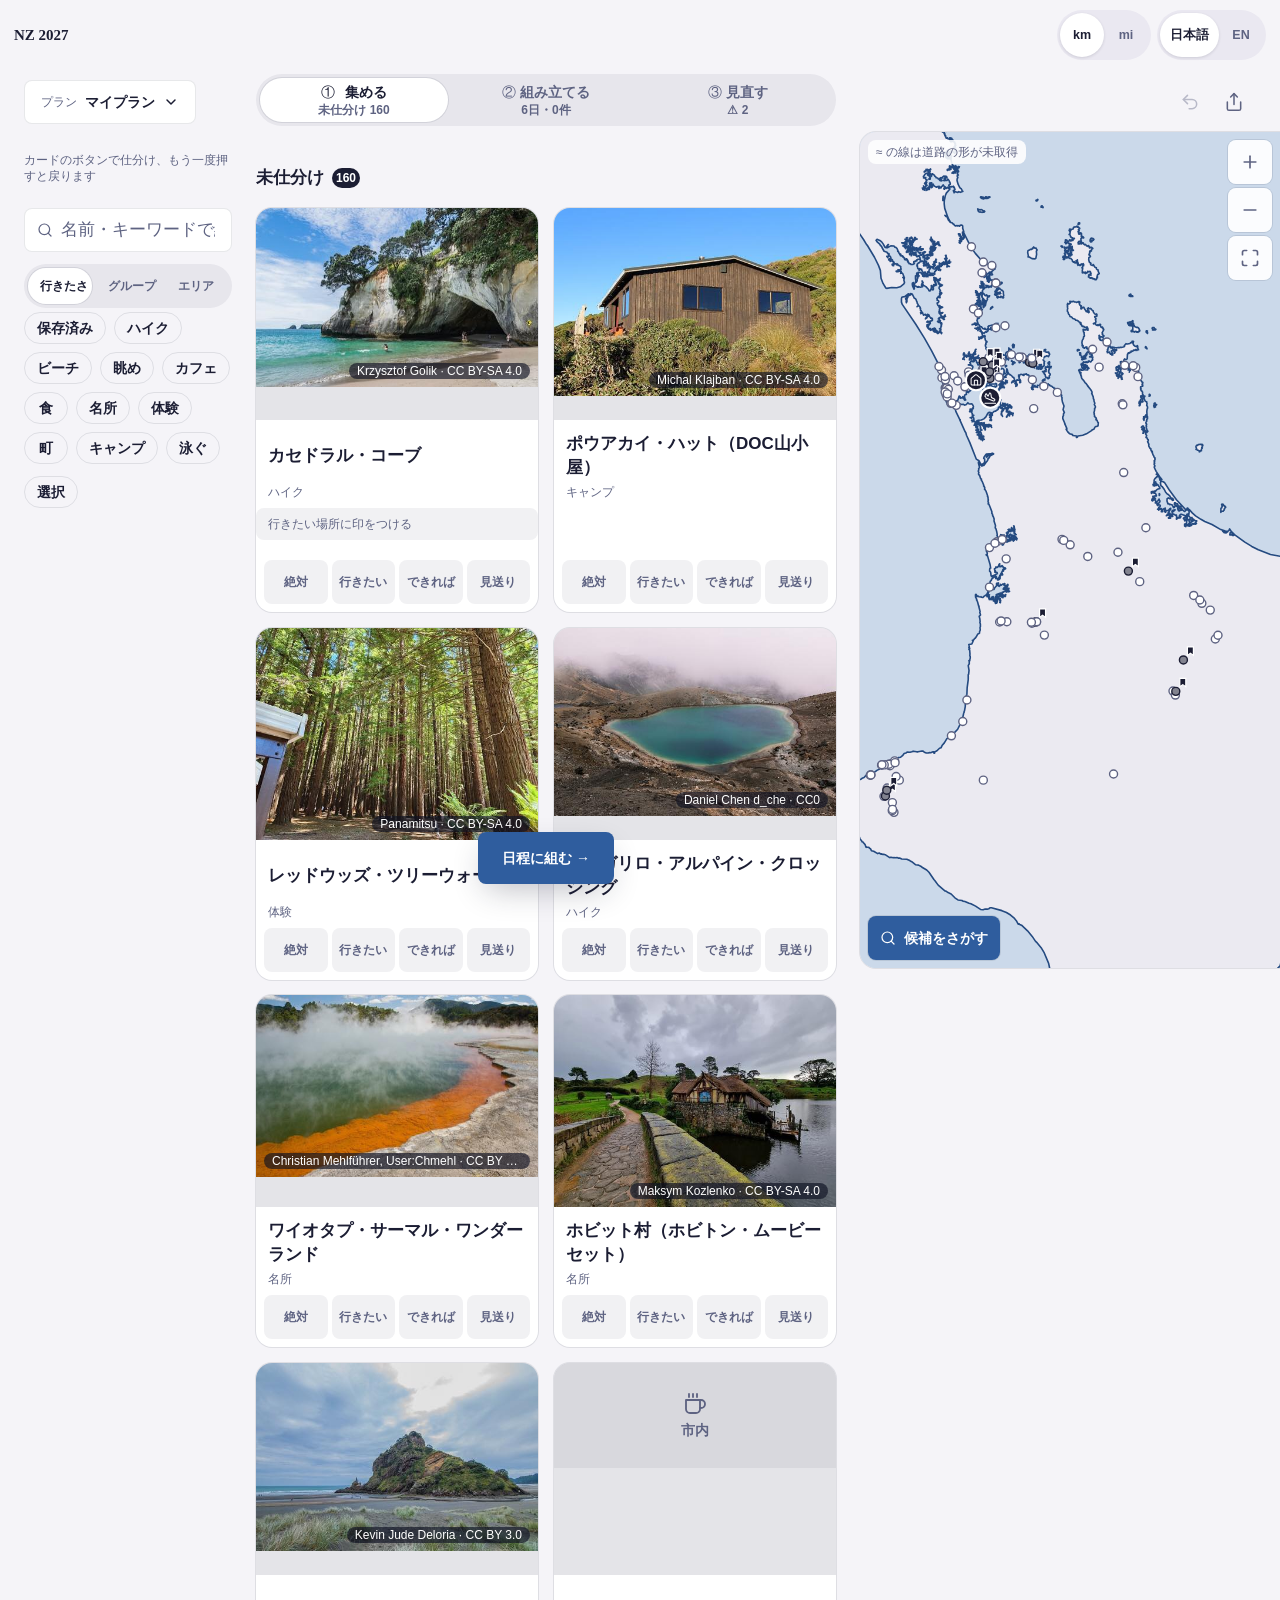
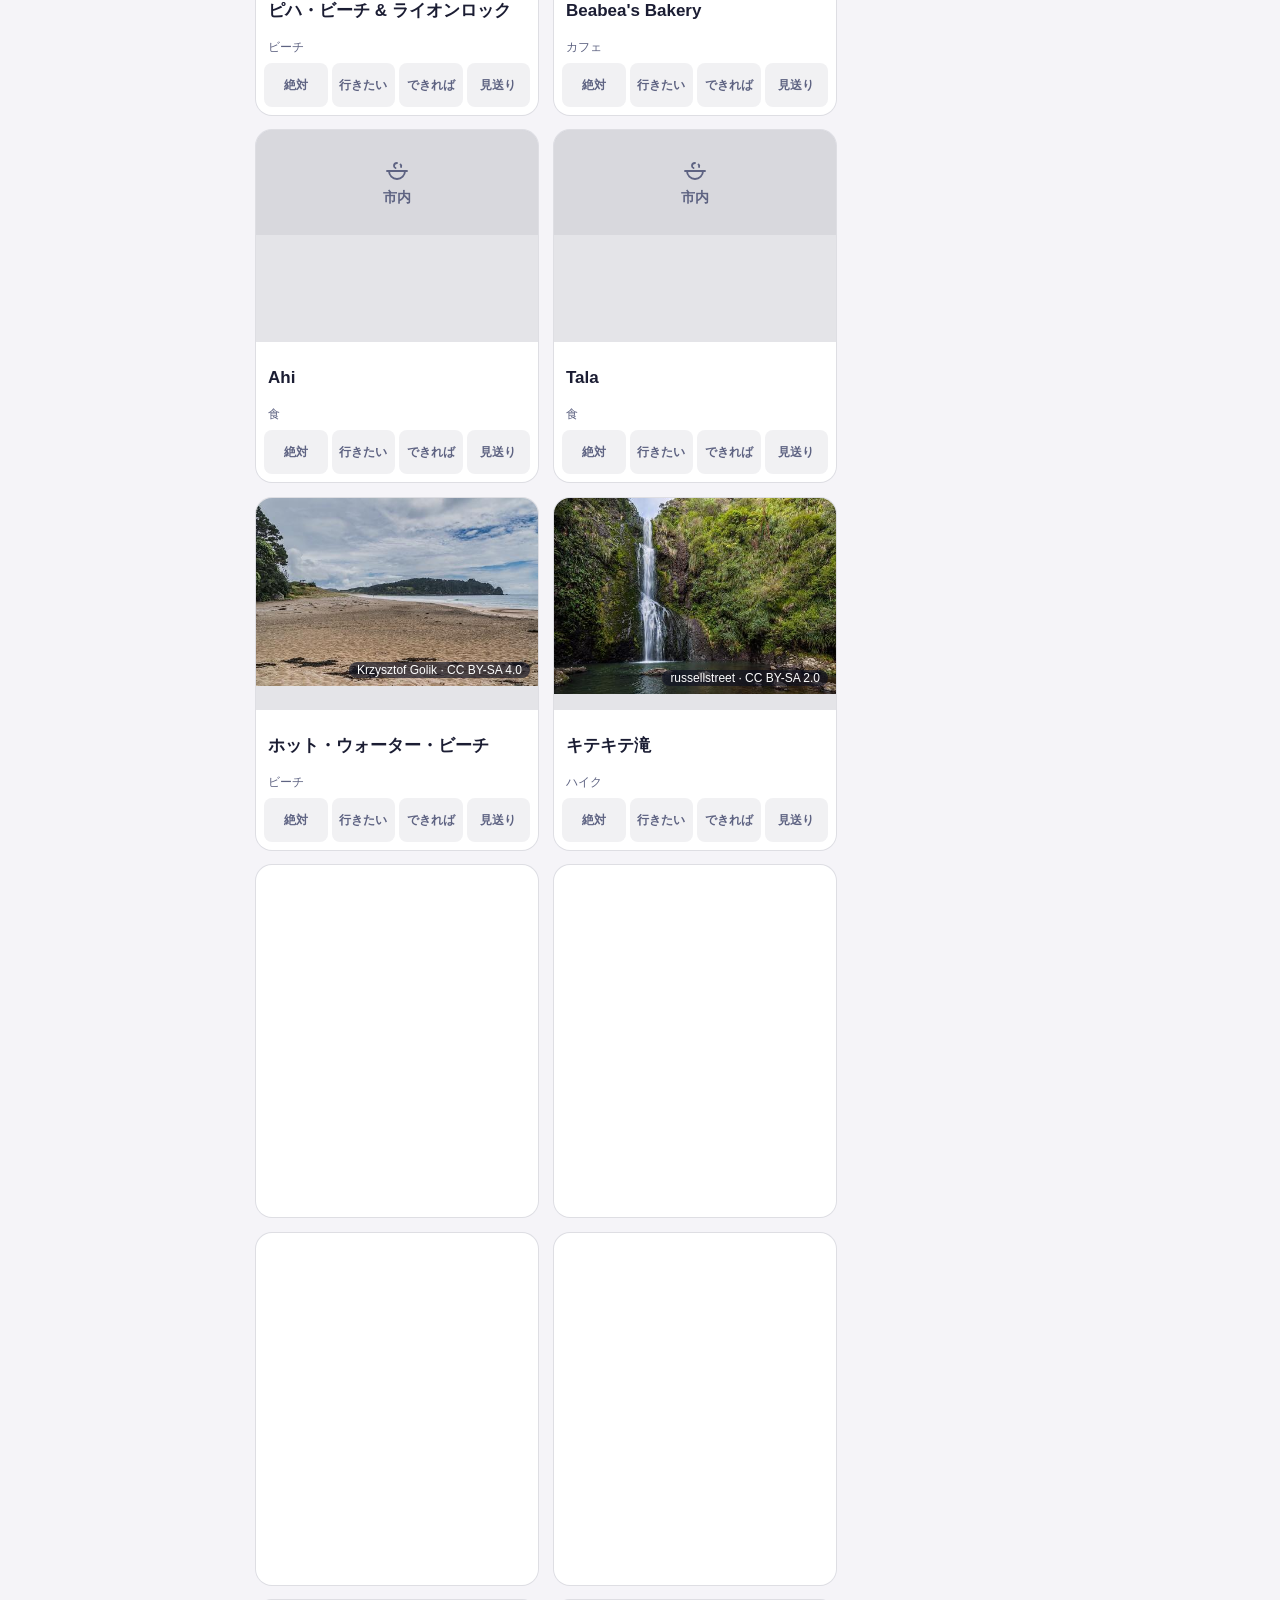
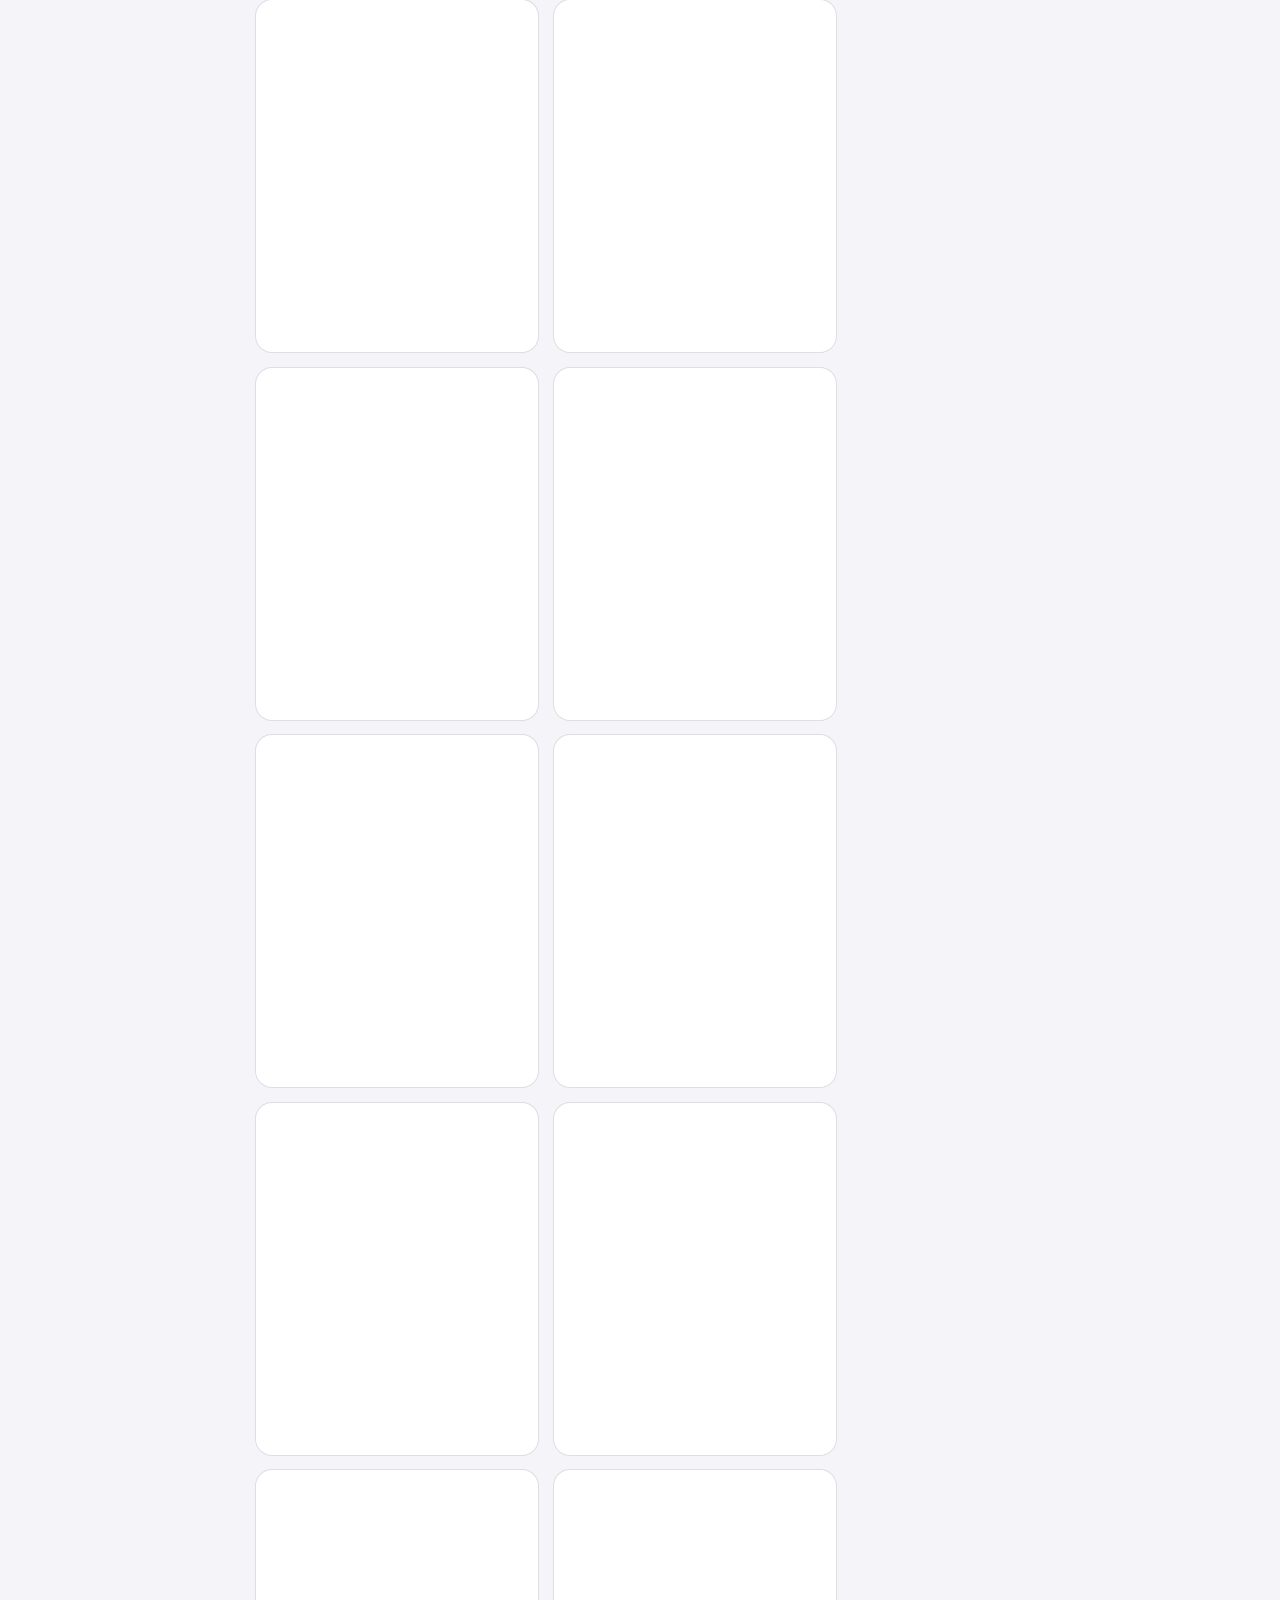
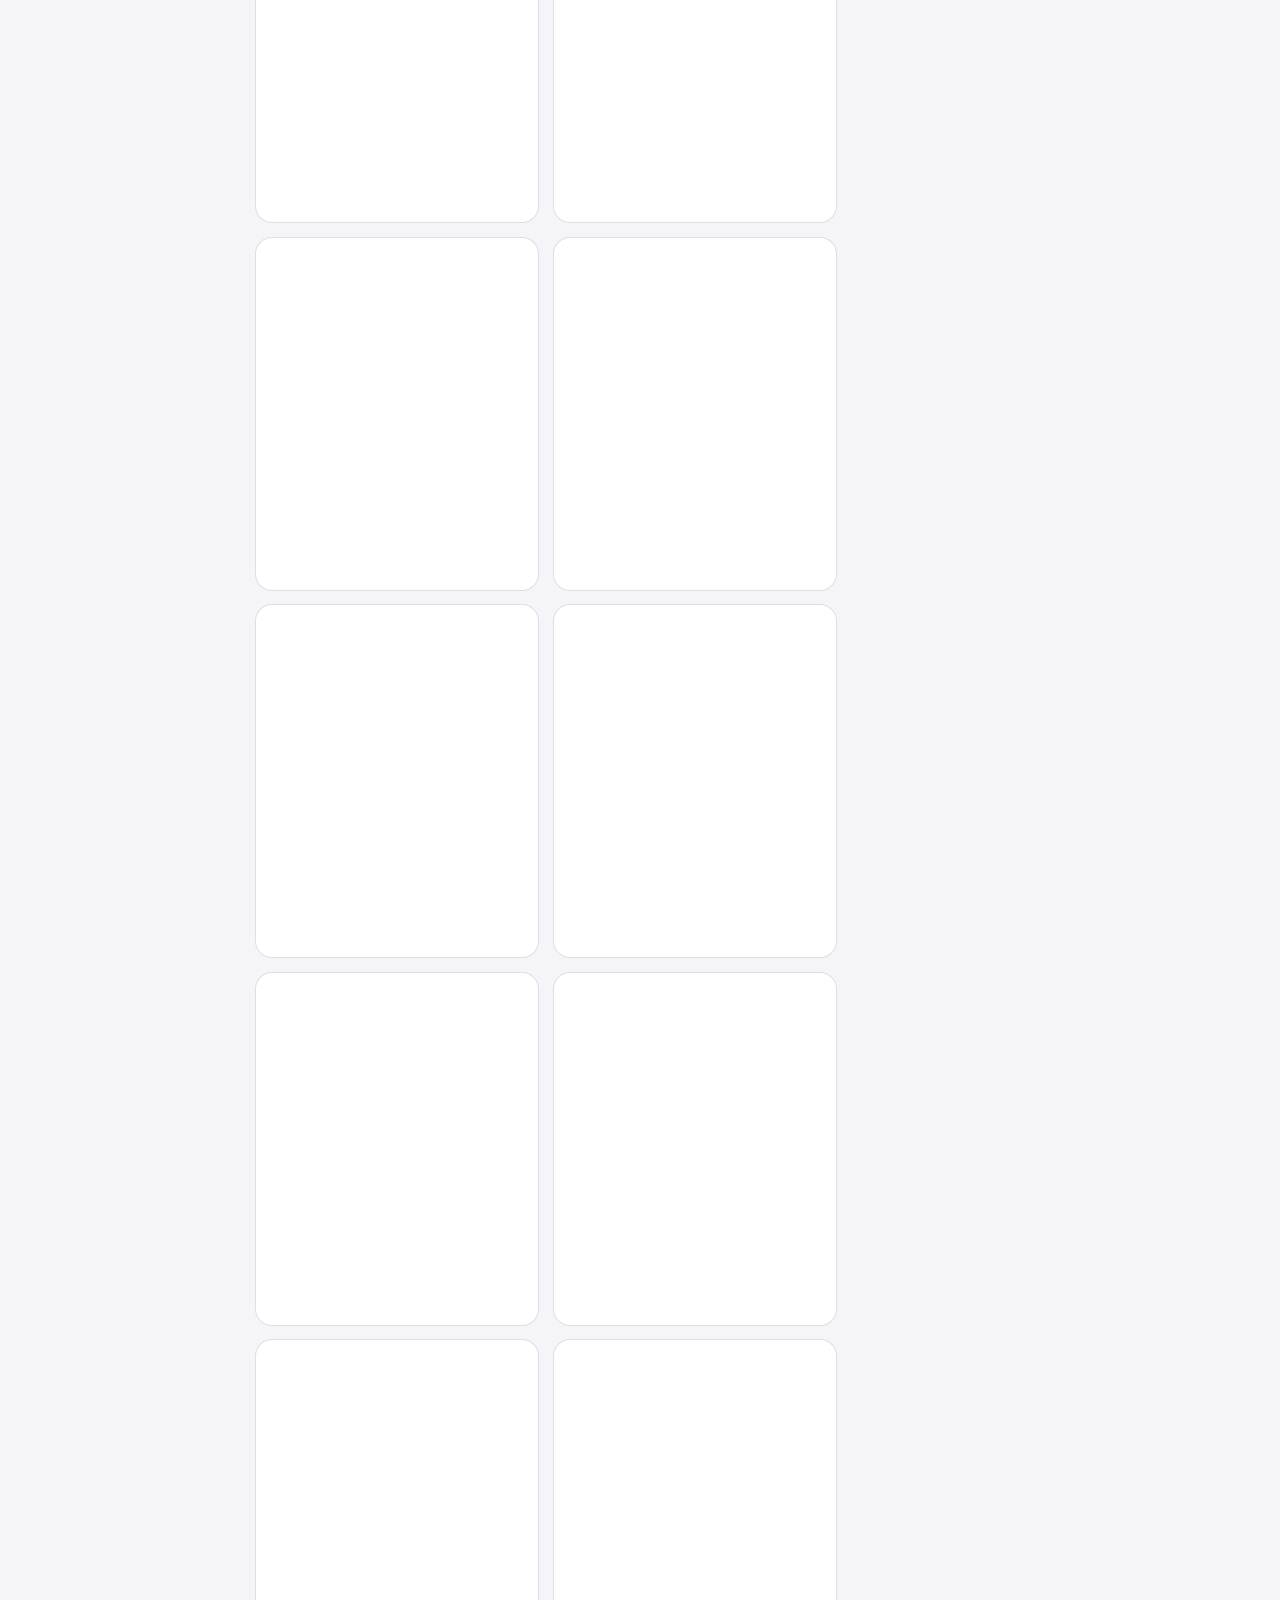
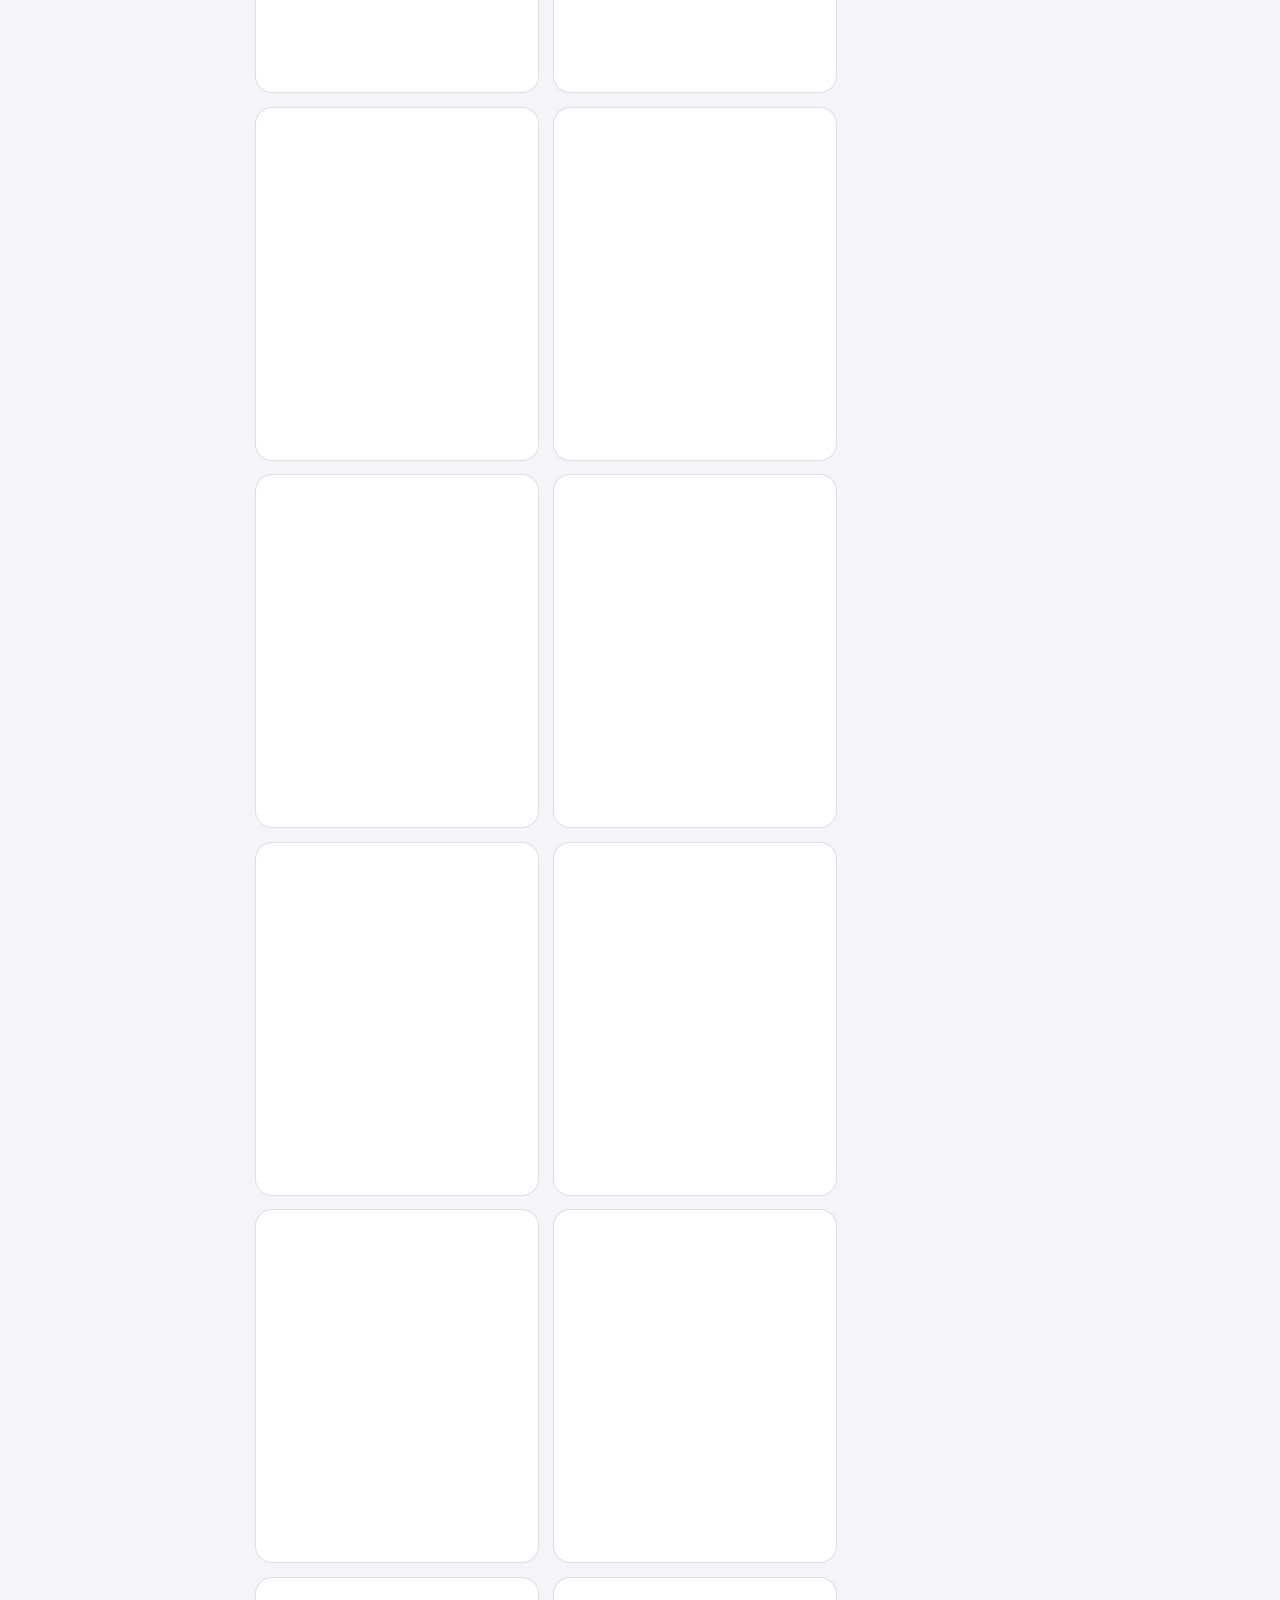
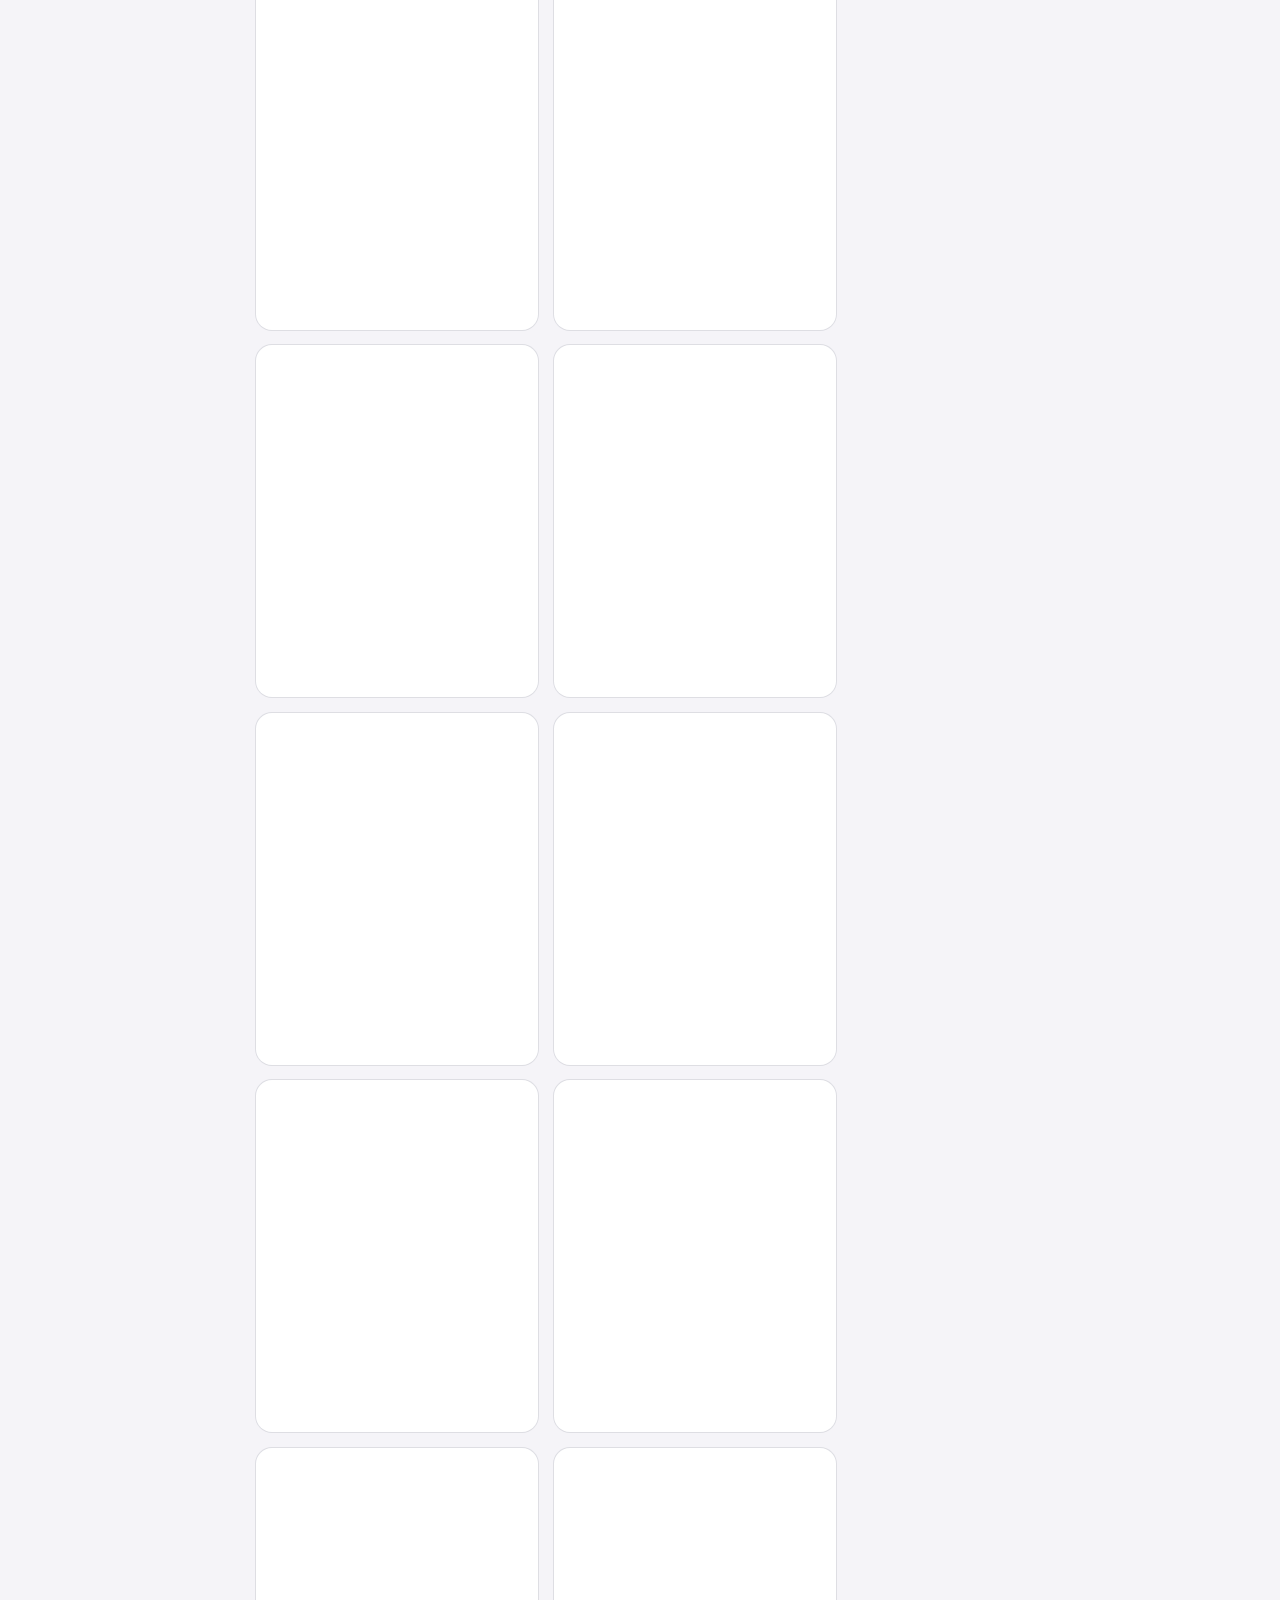
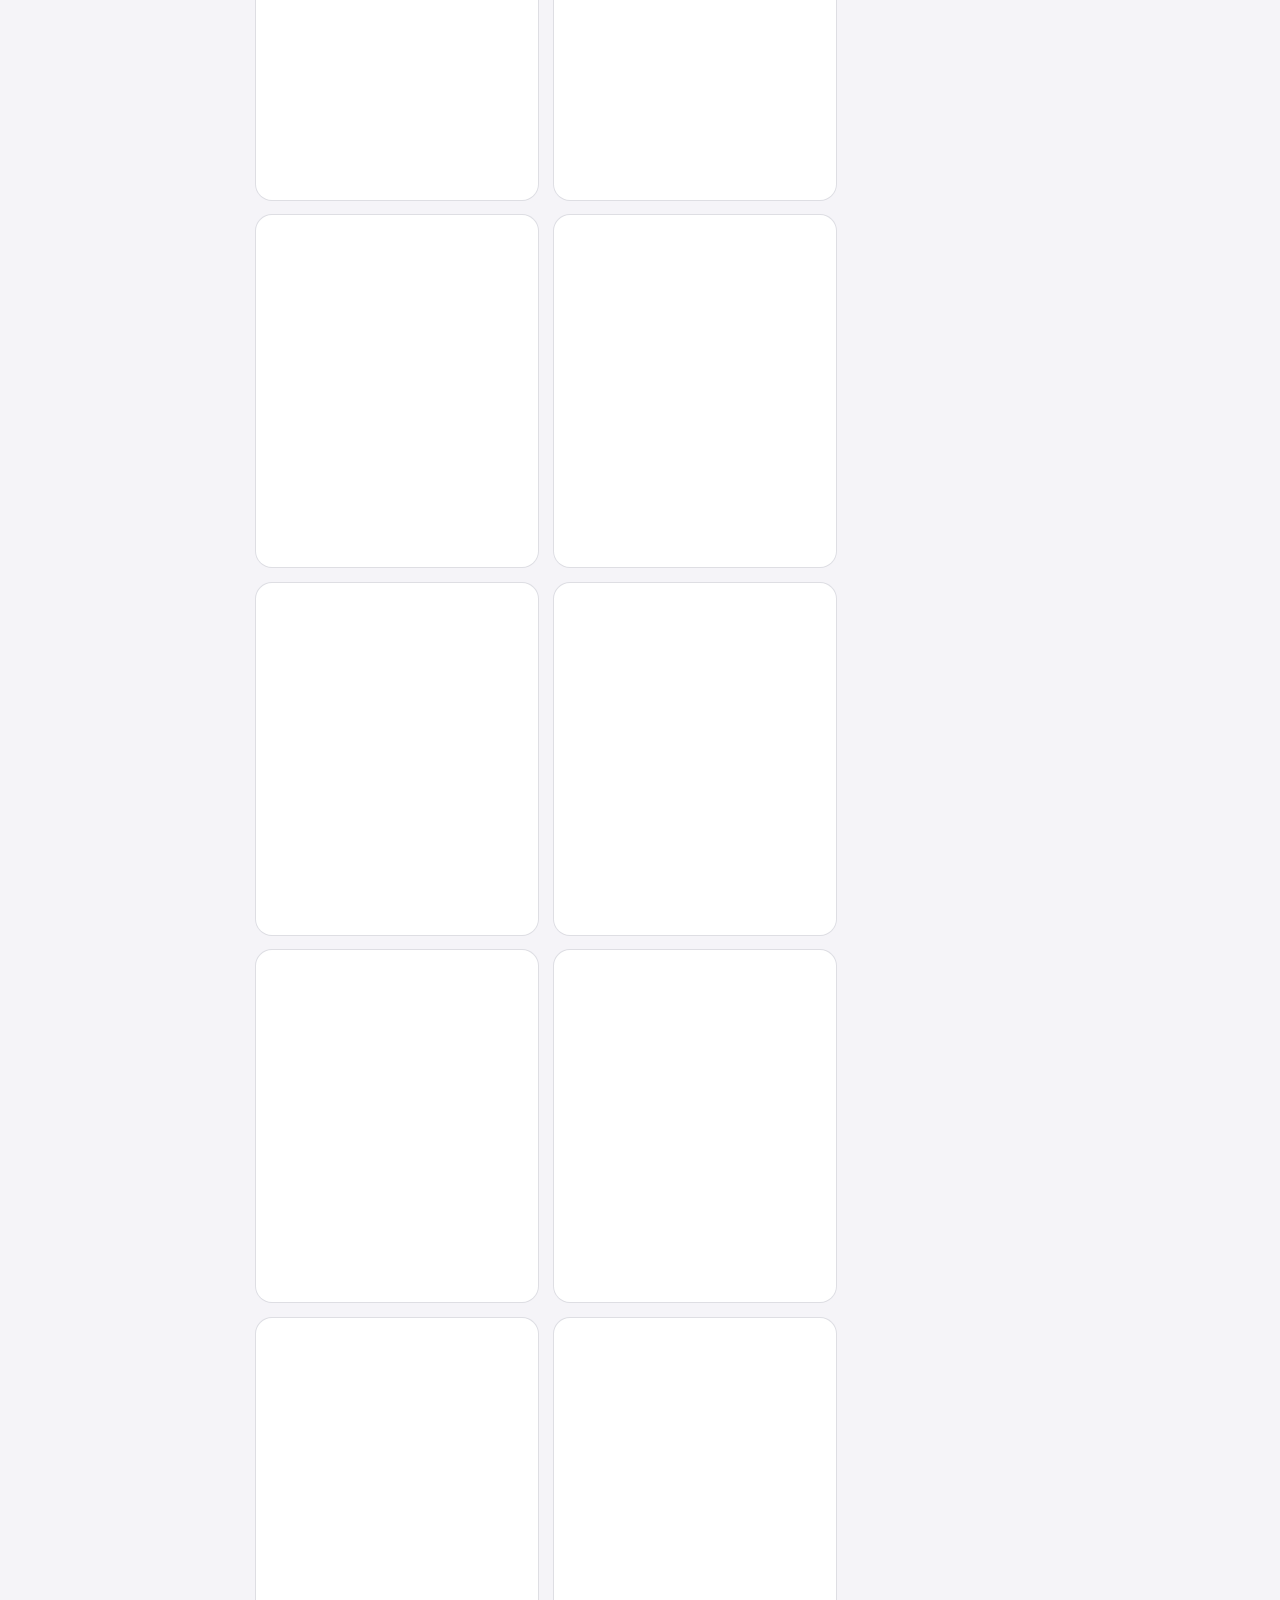
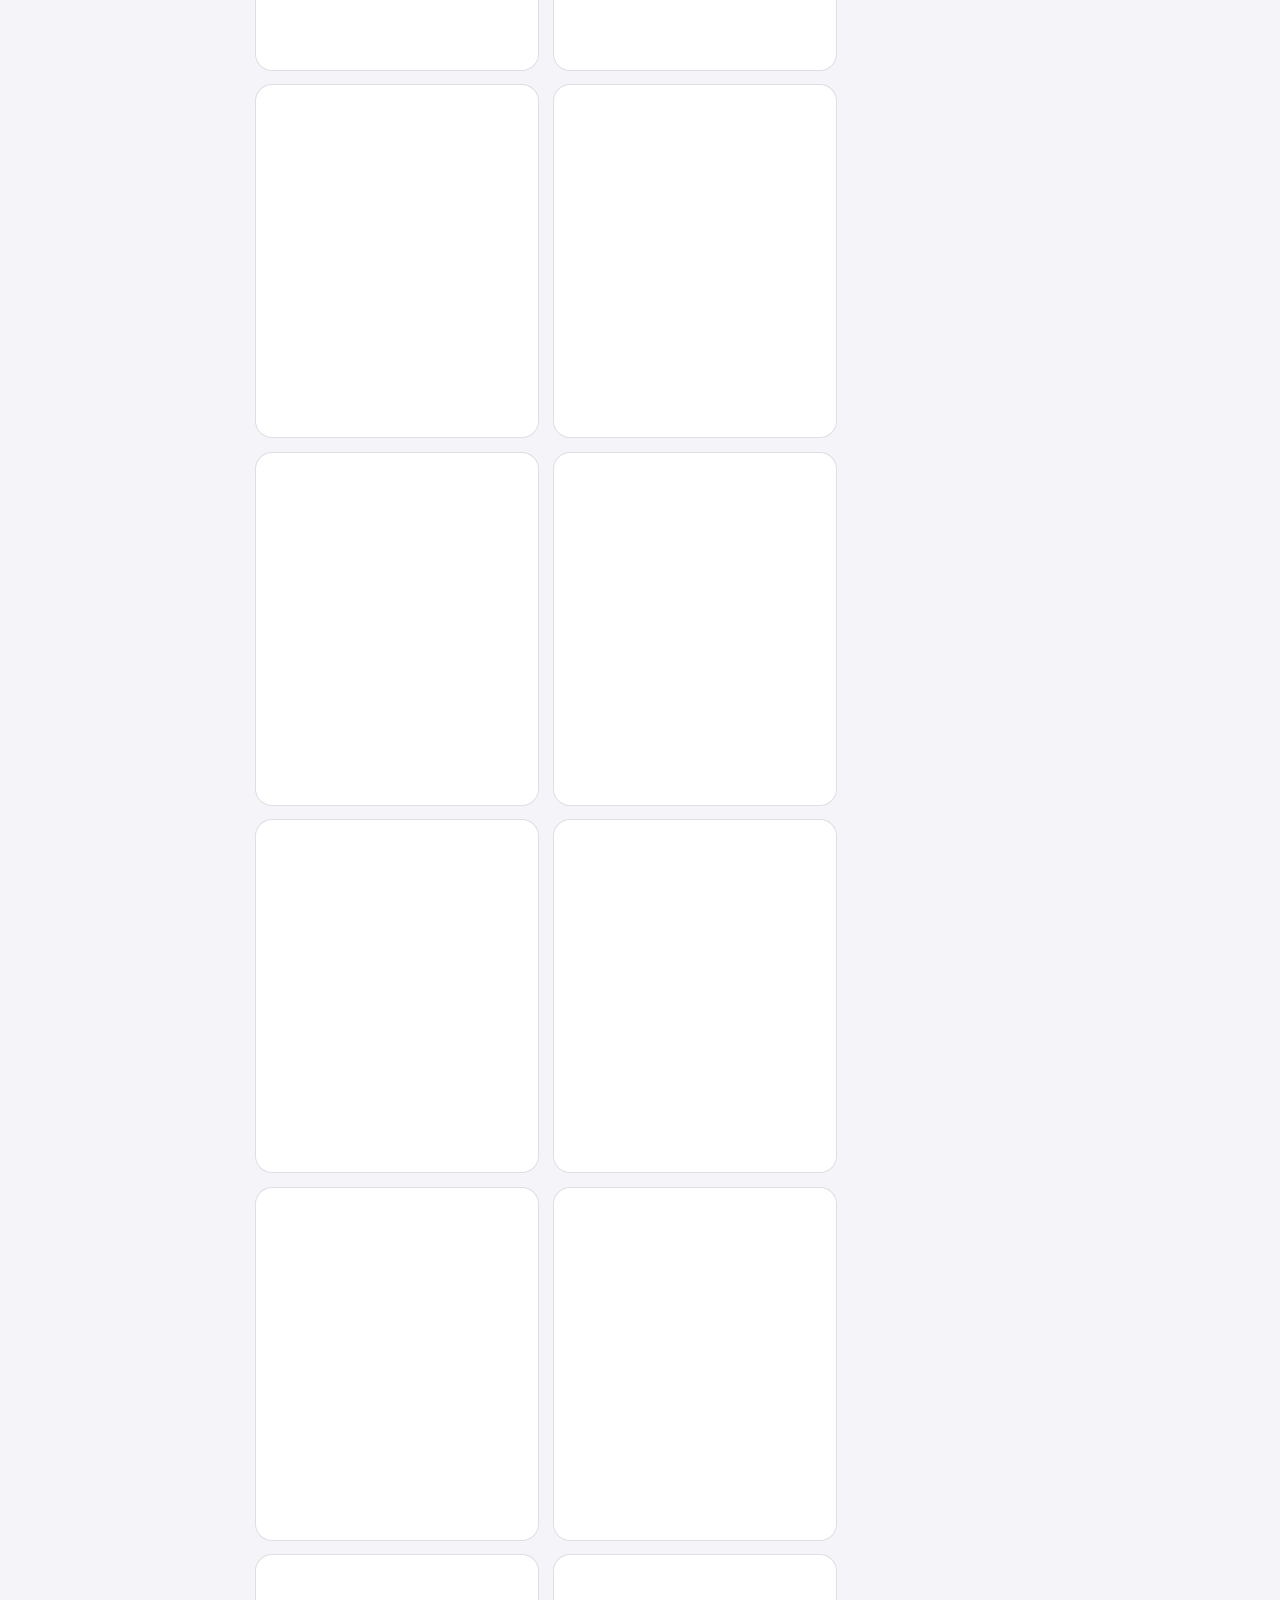
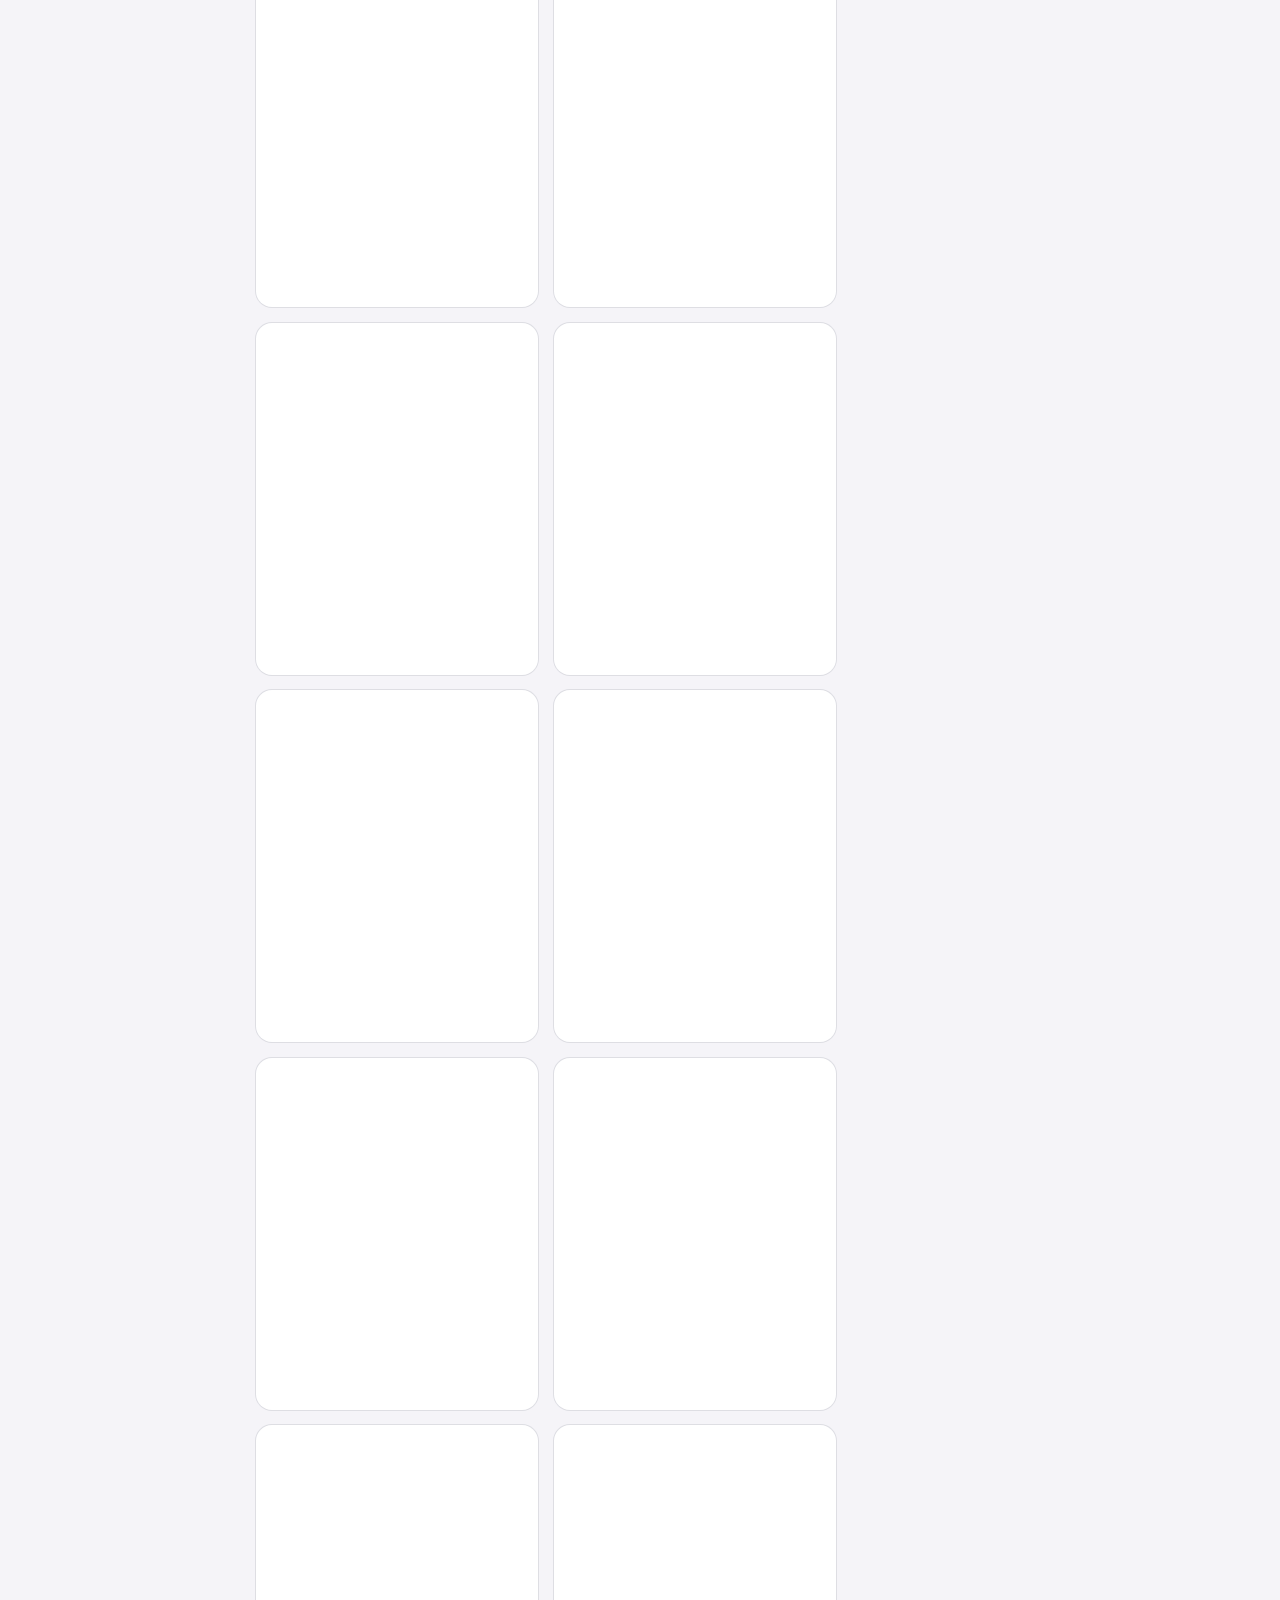
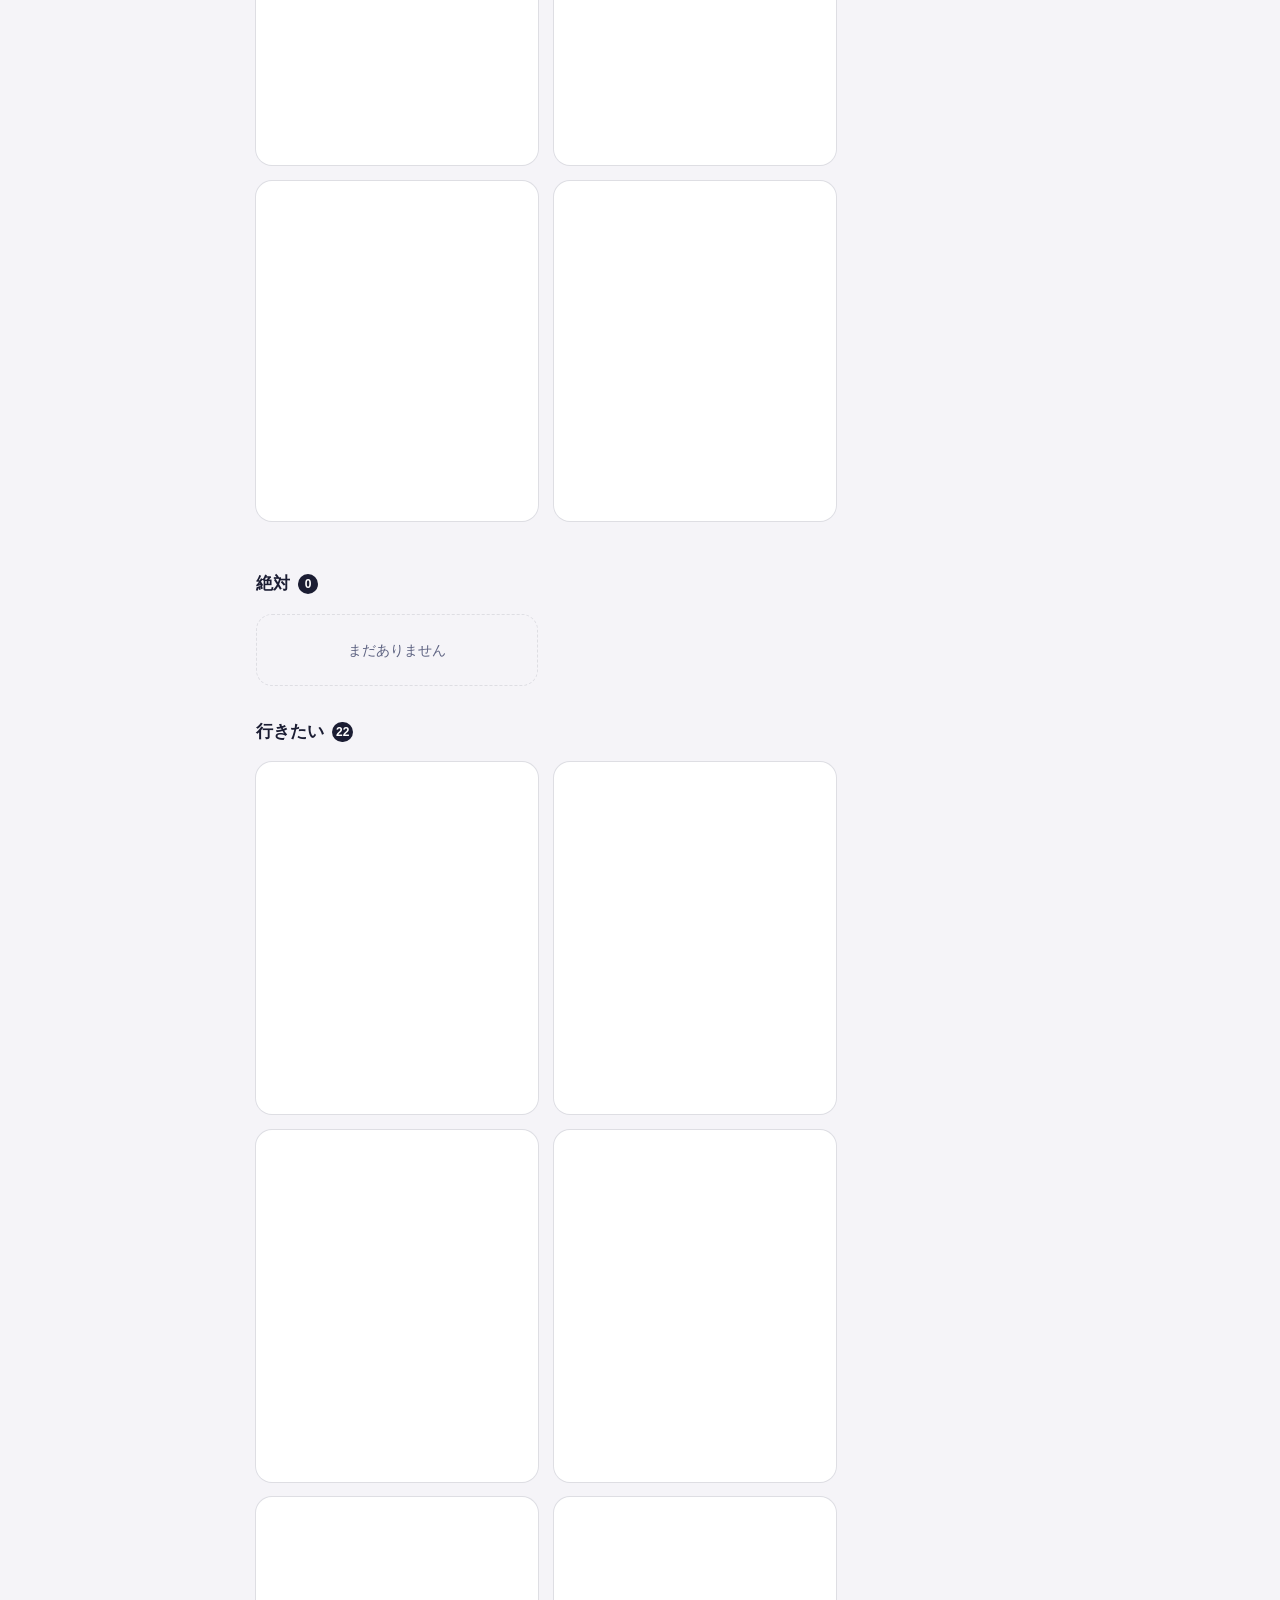
==== commit a1e8cfd6: "DS1: presets out, contract components, one interaction model, perf P0/P1 Presets out - plans.json sh" ====
--- a/index.html
+++ b/index.html
@@ -41,6 +41,9 @@
     <symbol id="i-plus" viewBox="0 0 24 24" fill="none" stroke="currentColor" stroke-width="2" stroke-linecap="round" stroke-linejoin="round"><path d="M12 5v14"/><path d="M5 12h14"/></symbol>
     <symbol id="i-x" viewBox="0 0 24 24" fill="none" stroke="currentColor" stroke-width="2.2" stroke-linecap="round" stroke-linejoin="round"><path d="M18 6 6 18M6 6l12 12"/></symbol>
     <symbol id="i-fit" viewBox="0 0 24 24" fill="none" stroke="currentColor" stroke-width="2" stroke-linecap="round" stroke-linejoin="round"><path d="M8 3H5a2 2 0 0 0-2 2v3"/><path d="M21 8V5a2 2 0 0 0-2-2h-3"/><path d="M3 16v3a2 2 0 0 0 2 2h3"/><path d="M16 21h3a2 2 0 0 0 2-2v-3"/></symbol>
+    <symbol id="i-walk" viewBox="0 0 24 24" fill="none" stroke="currentColor" stroke-width="1.85" stroke-linecap="round" stroke-linejoin="round"><circle cx="13" cy="4" r="1.6"/><path d="m9 20 3-6 2 3v4"/><path d="M7 11l3-3 4 1 2 4"/><path d="M12 14l-1-5"/></symbol>
+    <symbol id="i-plane" viewBox="0 0 24 24" fill="none" stroke="currentColor" stroke-width="1.85" stroke-linecap="round" stroke-linejoin="round"><path d="M17.8 19.2 16 11l3.5-3.5C21 6 21.5 4 21 3c-1-.5-3 0-4.5 1.5L13 8 4.8 6.2c-.5-.1-.9.1-1.1.5l-.3.5c-.2.5-.1 1 .3 1.3L9 12l-2 3H4l-1 1 3 2 2 3 1-1v-3l3-2 3.5 5.3c.3.4.8.5 1.3.3l.5-.2c.4-.3.6-.7.5-1.2z"/></symbol>
+    <symbol id="i-more" viewBox="0 0 24 24" fill="currentColor"><circle cx="5" cy="12" r="1.8"/><circle cx="12" cy="12" r="1.8"/><circle cx="19" cy="12" r="1.8"/></symbol>
     <symbol id="i-mountain" viewBox="0 0 24 24" fill="none" stroke="currentColor" stroke-width="1.85" stroke-linecap="round" stroke-linejoin="round"><path d="m8 3 4 8 5-5 5 15H2L8 3z"/></symbol>
     <symbol id="i-waves" viewBox="0 0 24 24" fill="none" stroke="currentColor" stroke-width="1.85" stroke-linecap="round" stroke-linejoin="round"><path d="M2 6c.6.5 1.2 1 2.5 1C7 7 7 5 9.5 5c2.6 0 2.4 2 5 2 2.5 0 2.5-2 5-2 1.3 0 1.9.5 2.5 1"/><path d="M2 12c.6.5 1.2 1 2.5 1 2.5 0 2.5-2 5-2 2.6 0 2.4 2 5 2 2.5 0 2.5-2 5-2 1.3 0 1.9.5 2.5 1"/><path d="M2 18c.6.5 1.2 1 2.5 1 2.5 0 2.5-2 5-2 2.6 0 2.4 2 5 2 2.5 0 2.5-2 5-2 1.3 0 1.9.5 2.5 1"/></symbol>
     <symbol id="i-teacup" viewBox="0 0 24 24" fill="none" stroke="currentColor" stroke-width="1.85" stroke-linecap="round" stroke-linejoin="round"><path d="M17 8h1a4 4 0 0 1 0 8h-1"/><path d="M3 8h14v9a4 4 0 0 1-4 4H7a4 4 0 0 1-4-4Z"/><path d="M6 2v3"/><path d="M10 2v3"/><path d="M14 2v3"/></symbol>
--- a/planner.css
+++ b/planner.css
@@ -1,84 +1,380 @@
 /* Planner tab. Every selector is under .v-plan or a pl- class (the overlays are appended to the
-   guide, outside .v-plan). Colours come from the book's theme tokens; planner-only ones are --pl-*,
-   each with a default here so a theme that omits one still renders. No colour literal appears in a
-   rule below this block. */
+   guide, outside .v-plan). docs/DESIGN.md is the contract: every token is defined once in the block
+   below, every component once in the "components" section, and tools/style.test.js fails on any
+   literal size, spacing, radius, colour, shadow or duration outside this block. Colours come from the
+   book's theme tokens; planner-only ones are --pl-*, each with a default here. */
 .v-plan,.pl-layer{
-  --pl-warn:#a3243b; --pl-warn-soft:rgba(163,36,59,.09);
-  --pl-good:#1a6e4c; --pl-good-soft:rgba(26,110,76,.10);
-  /* Day ink: the --dN shade that clears 4.5:1 as text on --surface/--bg and under white text.
-     The bright --dN stays for map lines, dots and swatches. */
-  --pl-d1-ink:#1a63cc; --pl-d2-ink:#c4302b; --pl-d3-ink:#007a58; --pl-d4-ink:#a85a00; --pl-d5-ink:#7a35c4; --pl-d6-ink:#007a92;
+  --pl-warn:#a3243b;
+  --pl-tint:color-mix(in srgb,var(--ink) 6%,transparent);
   --pl-land:var(--bg-2); --pl-coast:var(--acc-d); --pl-scrim:var(--scrim,14,16,34);
-  --pl-serif:var(--font-jp,"Hiragino Mincho ProN","Yu Mincho",serif);
-  --pl-num:var(--font-sans,system-ui),sans-serif;
-  --pl-sans:"Hiragino Sans","Hiragino Kaku Gothic ProN",var(--font-sans,system-ui),sans-serif;
-  --pl-ink-a:color-mix(in srgb,var(--ink) 30%,transparent);
-  --pl-shadow:0 1px 0 color-mix(in srgb,var(--ink) 4%,transparent),0 10px 28px -16px var(--pl-ink-a);
-  --pl-ease:cubic-bezier(.2,.8,.2,1);
-  --pl-maph:min(30vh,270px); --pl-maph-s:min(18vh,150px);
+  /* type (docs/WORKFLOW.md "Type and colour system"): one sans family, two weights, five sizes, line boxes on 4 px */
+  --pl-font:"Hiragino Sans","Hiragino Kaku Gothic ProN",-apple-system,BlinkMacSystemFont,"Segoe UI","Noto Sans JP",sans-serif;
+  --pl-fs-s:.75rem; --pl-fs-m:.875rem; --pl-fs-l:1.0625rem; --pl-fs-xl:1.375rem; --pl-fs-d:2.5rem;
+  --pl-lh-s:1rem; --pl-lh-m:1.25rem; --pl-lh-ja:1.5rem; --pl-lh-l:1.5rem; --pl-lh-xl:1.75rem; --pl-lh-d:2.5rem;
+  /* spacing, radius (inner = outer - padding), the hairline and the 3 px day bar */
+  --pl-s-1:4px; --pl-s-2:8px; --pl-s-3:12px; --pl-s-4:16px; --pl-s-5:24px; --pl-s-6:32px; --pl-s-7:48px;
+  --pl-gut:var(--pl-s-4);
+  --pl-r-1:8px; --pl-r-2:16px; --pl-r-3:24px; --pl-r-pill:999px;
+  --pl-hair:1px solid var(--line); --pl-bar:3px;
+  /* two elevations: cards at rest are a hairline; sheets, menus and the drag ghost float */
+  --pl-e-1:0 0 0 1px var(--line);
+  --pl-e-2:0 12px 32px -8px color-mix(in srgb,var(--ink) 30%,transparent);
+  --pl-focus:2.5px solid var(--acc);
+  /* control heights, icons, list-row media */
+  --pl-h-s:32px; --pl-h-m:44px; --pl-h-l:52px;
+  --pl-i-s:16px; --pl-i-m:20px; --pl-i-l:24px;
+  --pl-m-s:40px; --pl-m-l:64px;
+  /* motion: state, enter, sheets; transform and opacity only */
+  --pl-t-1:120ms; --pl-t-2:200ms; --pl-t-3:280ms;
+  --pl-ease:cubic-bezier(.2,0,0,1); --pl-ease-x:cubic-bezier(.3,0,1,1);
+  /* layout */
+  --pl-hdr:64px; --pl-maph:min(30vh,272px); --pl-maph-s:min(18vh,152px);
   --pl-bottom:var(--tabh,0px);  /* the host's tab bar: the book sets --tabh, the POC sets it to 0 */
   --pl-sab:env(safe-area-inset-bottom,0px);
-  --c:var(--acc); --ci:var(--acc-d);
-}
-.v-plan{font-family:var(--pl-sans);color:var(--ink);line-break:strict;}
-.v-plan:lang(en),.pl-layer:lang(en){--pl-sans:var(--font-sans,system-ui);--pl-serif:var(--font-display,Georgia,serif);}
-:where(.v-plan,.pl-layer) .ic{width:22px;height:22px;flex:none;display:inline-block;vertical-align:middle;}
-:where(.v-plan,.pl-layer) .ic.sm{width:16px;height:16px;}
-:where(.v-plan,.pl-layer) .ic.xs{width:14px;height:14px;}
+  --c:var(--acc);
+}
+.v-plan,.pl-layer{font-family:var(--pl-font);font-variant-numeric:tabular-nums;line-height:var(--pl-lh-m);}
+.v-plan{color:var(--ink);line-break:strict;container:plan/inline-size;}
+.v-plan:lang(ja),.pl-layer:lang(ja){line-height:var(--pl-lh-ja);}
 /* Resets at zero specificity, so every component rule below wins over them. */
 :where(.v-plan,.pl-layer) :where(button,input,select,textarea){font:inherit;color:inherit;}
 :where(.v-plan,.pl-layer) :where(button,a,summary){cursor:pointer;-webkit-tap-highlight-color:transparent;-webkit-touch-callout:none;}
-:where(.v-plan,.pl-layer) :focus-visible{outline:2.5px solid var(--ci);outline-offset:2px;border-radius:12px;}
+:where(.v-plan,.pl-layer) :focus-visible{outline:var(--pl-focus);outline-offset:2px;}
 :where(.v-plan,.pl-layer) :where(h2,h3){font-feature-settings:"palt";}
 .v-plan [hidden],.pl-layer[hidden],.pl-layer [hidden]{display:none!important;}
-.pl-nojs{padding:30px 18px;color:var(--muted);}
+:where(.v-plan,.pl-layer) ::placeholder{color:var(--muted);opacity:1;}
+.pl-nojs{padding:var(--pl-s-6) var(--pl-gut);color:var(--muted);}
 .js-tabs .pl-nojs{display:none;}
 .pl-bootfail{display:none;}
-html.pl-failed .pl-bootfail{display:block;padding:30px 18px;color:var(--ink);}
+html.pl-failed .pl-bootfail{display:block;padding:var(--pl-s-6) var(--pl-gut);color:var(--ink);}
 html.pl-failed .pl-skel{display:none;}
-:where(.v-plan,.pl-layer) ::placeholder{color:var(--muted);opacity:1;}
 
 /* skeleton: what the static markup shows until the module has built itself */
 .pl-skel{display:none;}
-.js-tabs .pl-skel{display:block;padding:8px 12px;}
-.pl-skel i{display:block;border-radius:16px;background:var(--surface);margin-bottom:10px;}
-.pl-skel .pl-sk-bar{height:44px;width:60%;border-radius:999px;}
-.pl-skel .pl-sk-days{height:60px;}
-.pl-skel .pl-sk-map{height:var(--pl-maph);border-radius:24px;background:var(--map-sea);}
-.pl-skel .pl-sk-card{height:120px;border-radius:22px;}
+.js-tabs .pl-skel{display:block;padding:var(--pl-s-2) var(--pl-gut);}
+.pl-skel i{display:block;border-radius:var(--pl-r-2);background:var(--surface);margin-bottom:var(--pl-s-3);}
+.pl-skel .pl-sk-bar{height:44px;width:60%;border-radius:var(--pl-r-1);}
+.pl-skel .pl-sk-days{height:52px;}
+.pl-skel .pl-sk-map{height:var(--pl-maph);background:var(--map-sea);}
+.pl-skel .pl-sk-card{height:120px;}
+
+/* =============== components (docs/DESIGN.md "Components"; one implementation each) ===============
+   An old class name listed beside a contract class rides along until the JS stops emitting it. */
+
+/* Icon: 16 / 20 / 24 line icons from the sprite */
+:where(.v-plan,.pl-layer) .pl-ico{width:var(--pl-i-m);height:var(--pl-i-m);flex:none;display:inline-block;vertical-align:middle;}
+:where(.v-plan,.pl-layer) .pl-ico--16{width:var(--pl-i-s);height:var(--pl-i-s);}
+:where(.v-plan,.pl-layer) .pl-ico--20{width:var(--pl-i-m);height:var(--pl-i-m);}
+:where(.v-plan,.pl-layer) .pl-ico--24{width:var(--pl-i-l);height:var(--pl-i-l);}
+
+/* Button: primary / secondary / ghost / icon; 44 high, --s 32 (hit 44), --l 52 */
+.pl-btn,.pl-mapctl button,.pl-toast button{
+  position:relative;display:inline-flex;align-items:center;justify-content:center;gap:var(--pl-s-2);min-width:var(--pl-h-m);min-height:var(--pl-h-m);
+  padding:0 var(--pl-s-4);border:0;border-radius:var(--pl-r-1);background:none;color:var(--ink);font:600 var(--pl-fs-m)/var(--pl-lh-m) var(--pl-font);
+  white-space:nowrap;text-decoration:none;transition:transform var(--pl-t-1) var(--pl-ease);}
+.pl-btn--primary{background:var(--acc);color:var(--surface);}
+.pl-btn--secondary{border:var(--pl-hair);background:var(--surface);}
+.pl-btn--ghost{color:var(--ink);}
+.pl-btn--icon,.pl-mapctl button{width:var(--pl-h-m);height:var(--pl-h-m);padding:0;color:var(--muted);}
+.pl-btn--s{min-height:var(--pl-h-s);padding:0 var(--pl-s-3);font-size:var(--pl-fs-s);line-height:var(--pl-lh-s);}
+.pl-btn--s::before{content:"";position:absolute;inset:calc((var(--pl-h-s) - var(--pl-h-m)) / 2) 0;}
+.pl-btn--l{min-height:var(--pl-h-l);}
+/* a button over the map or a photo: the surface, frosted */
+.pl-btn--float,.pl-mapctl .pl-btn,.pl-dayhead__story,.pl-mapfoot .pl-btn--secondary{background:color-mix(in srgb,var(--surface) 92%,transparent);box-shadow:var(--pl-e-1);backdrop-filter:blur(12px);-webkit-backdrop-filter:blur(12px);}
+.pl-btn--float.pl-btn--primary,.pl-mapfoot .pl-btn--primary{box-shadow:var(--pl-e-1);}
+.pl-btn:disabled,.pl-btn[aria-disabled="true"]{opacity:.4;pointer-events:none;}
+.pl-btn:active{transform:scale(.97);}
+
+/* Chip: filter and choice; 44 on phone, 32 in wide containers (hit 44); selected = ink */
+.pl-chip{position:relative;flex:none;display:inline-flex;align-items:center;justify-content:center;gap:var(--pl-s-1);min-width:var(--pl-h-m);min-height:var(--pl-h-m);
+  padding:0 var(--pl-s-3);border:var(--pl-hair);border-radius:var(--pl-r-pill);background:none;color:var(--ink);font:600 var(--pl-fs-m)/var(--pl-lh-m) var(--pl-font);white-space:nowrap;}
+.pl-chip .pl-ico{width:var(--pl-i-s);height:var(--pl-i-s);}
+.pl-chip[aria-pressed="true"],.pl-chip--filter[aria-pressed="true"]{background:var(--ink);border-color:var(--ink);color:var(--surface);}
+.pl-chip--choice{border-color:transparent;background:var(--pl-tint);}   /* single choice: tonal; filters toggle on a hairline */
+.pl-chips{display:flex;gap:var(--pl-s-2);overflow-x:auto;scrollbar-width:none;margin-top:var(--pl-s-3);padding:var(--pl-s-1) 0;}
+.pl-chips::-webkit-scrollbar{display:none;}
+@container plan (min-width:1024px){
+  .pl-chip{min-height:var(--pl-h-s);}
+  .pl-chip::before{content:"";position:absolute;inset:calc((var(--pl-h-s) - var(--pl-h-m)) / 2) 0;}
+}
+
+/* Segmented: a raised surface thumb on a tinted track (the one exception to selected = ink) */
+.pl-seg{display:inline-flex;gap:var(--pl-s-1);padding:var(--pl-s-1);border-radius:var(--pl-r-pill);background:var(--pl-tint);}
+.pl-seg button{position:relative;flex:1 1 0;min-width:var(--pl-h-m);min-height:calc(var(--pl-h-m) - 2 * var(--pl-s-1));padding:0 var(--pl-s-3);border:0;border-radius:var(--pl-r-pill);background:none;
+  font:600 var(--pl-fs-s)/var(--pl-lh-s) var(--pl-font);color:var(--muted);white-space:nowrap;}
+.pl-seg button::before{content:"";position:absolute;inset:calc(-1 * var(--pl-s-1)) 0;}
+.pl-seg button[aria-pressed="true"]{background:var(--surface);color:var(--ink);box-shadow:var(--pl-e-1);}
+
+/* Text field: 44 high, hairline, a leading 20 icon and a clear button */
+.pl-field{display:flex;align-items:center;gap:var(--pl-s-2);min-height:var(--pl-h-m);padding:0 0 0 var(--pl-s-3);border:var(--pl-hair);border-radius:var(--pl-r-1);background:var(--surface);color:var(--muted);}
+.pl-field input{flex:1;min-width:0;height:calc(var(--pl-h-m) - 2px);padding:0 var(--pl-s-3) 0 0;border:0;background:none;outline:none;font-size:var(--pl-fs-l);color:var(--ink);}
+.pl-field:focus-within{outline:var(--pl-focus);outline-offset:2px;}
+.pl-field__clear{flex:none;display:grid;place-items:center;width:var(--pl-h-m);height:calc(var(--pl-h-m) - 2px);padding:0;border:0;background:none;color:var(--muted);}
+.pl-field__clear+input,.pl-field input:has(+.pl-field__clear){padding-right:0;}
+.pl-field:has(input:placeholder-shown) .pl-field__clear{visibility:hidden;}
+
+/* List row: [media 40 (--l 64)] title + one meta line, then a trailing action or figure */
+.pl-row{display:flex;align-items:center;gap:var(--pl-s-3);min-height:var(--pl-h-m);padding:var(--pl-s-2) 0;border-bottom:var(--pl-hair);content-visibility:auto;contain-intrinsic-size:auto 56px;}
+.pl-row:last-child{border-bottom:0;}
+.pl-row__media{flex:none;display:grid;place-items:center;width:var(--pl-m-s);height:var(--pl-m-s);border-radius:var(--pl-r-1);overflow:hidden;background:var(--pl-tint);color:var(--muted);}
+.pl-row--l .pl-row__media{width:var(--pl-m-l);height:var(--pl-m-l);}
+.pl-row__media img{display:block;width:100%;height:100%;object-fit:cover;}
+.pl-row__body{flex:1;min-width:0;}
+.pl-row__title{display:block;margin:0;font:600 var(--pl-fs-m)/var(--pl-lh-m) var(--pl-font);color:var(--ink);overflow-wrap:anywhere;}
+.pl-row__meta{display:flex;align-items:center;gap:var(--pl-s-3);margin:0;font:400 var(--pl-fs-s)/var(--pl-lh-s) var(--pl-font);color:var(--muted);white-space:nowrap;overflow:hidden;text-overflow:ellipsis;}
+.pl-row--warn .pl-row__title,.pl-row--warn .pl-row__media{color:var(--pl-warn);}
+.pl-row__trail{flex:none;display:flex;align-items:center;justify-content:flex-end;gap:var(--pl-s-1);min-width:5ch;text-align:right;font:600 var(--pl-fs-m)/var(--pl-lh-m) var(--pl-font);font-variant-numeric:tabular-nums;}
+
+/* Card: media first, title, one signal, the tier row pinned to the bottom */
+.pl-card{position:relative;display:flex;flex-direction:column;min-width:0;border-radius:var(--pl-r-2);background:var(--surface);box-shadow:var(--pl-e-1);overflow:hidden;
+  content-visibility:auto;contain-intrinsic-size:auto 360px;}
+.pl-card__media{position:relative;flex:none;aspect-ratio:3/2;overflow:hidden;background:var(--pl-tint);color:var(--muted);display:grid;place-items:center;}
+.pl-card__media img{display:block;width:100%;height:100%;object-fit:cover;}
+.pl-card__body{flex:1;display:flex;flex-direction:column;gap:var(--pl-s-1);min-width:0;padding:var(--pl-s-3) var(--pl-s-3) 0;}
+.pl-card__title{margin:0;font:600 var(--pl-fs-l)/var(--pl-lh-l) var(--pl-font);color:var(--ink);display:-webkit-box;-webkit-box-orient:vertical;-webkit-line-clamp:2;line-clamp:2;overflow:hidden;}
+.pl-card__signal{min-height:var(--pl-lh-s);font:400 var(--pl-fs-s)/var(--pl-lh-s) var(--pl-font);color:var(--muted);white-space:nowrap;overflow:hidden;text-overflow:ellipsis;}
+.pl-card>.pl-tier{margin-top:auto;padding:var(--pl-s-2);}
+.pl-card[aria-selected="true"]{outline:2px solid var(--ink);outline-offset:-2px;}
+@container plan (min-width:640px){
+  .pl-card__media{aspect-ratio:4/3;}
+  .pl-card__title{min-height:calc(2 * var(--pl-lh-l));}
+}
+
+/* ① puts cards in sections: a heading with its count, then the cards */
+/* sections: a heading with its count, then the cards */
+.pl-cs{margin-top:var(--pl-s-5);}
+.pl-cs__head{display:flex;flex-wrap:wrap;align-items:center;gap:var(--pl-s-2);min-height:var(--pl-h-m);margin:0 0 var(--pl-s-2);}
+.pl-cs__head h3{display:flex;align-items:center;gap:var(--pl-s-2);margin:0;font:600 var(--pl-fs-l)/var(--pl-lh-l) var(--pl-font);}
+summary.pl-cs__head{cursor:pointer;}
+.pl-cs__list{display:grid;grid-template-columns:minmax(0,1fr);gap:var(--pl-s-3);}
+.pl-cs__more{display:block;height:1px;}
+.pl-cs__none{display:grid;place-items:center;min-height:72px;margin:0;padding:var(--pl-s-4);border:1px dashed var(--line);border-radius:var(--pl-r-2);font:400 var(--pl-fs-m)/var(--pl-lh-m) var(--pl-font);color:var(--muted);text-align:center;}
+/* the card's parts are buttons: the photo and the name open the place */
+.pl-card__media{width:100%;padding:0;border:0;cursor:pointer;}
+.pl-card__media>.pl-glyph{width:100%;height:100%;border-radius:0;}
+.pl-card__media .pl-ico--20{width:var(--pl-i-l);height:var(--pl-i-l);}
+.pl-band>img{width:100%;height:100%;object-fit:cover;}
+.pl-band.pl-g1>img:not(:first-of-type),.pl-band.pl-g1:has(img)>.pl-gfb{display:none;}
+.pl-card__title{width:100%;padding:0;border:0;background:none;text-align:left;cursor:pointer;}
+.pl-card__signal{display:flex;align-items:center;gap:var(--pl-s-2);margin:0;}
+.pl-card[data-tier="skip"] .pl-card__media>*{opacity:.45;} .pl-card[data-tier="skip"] .pl-card__title{color:var(--muted);}
+.pl-card__check{position:absolute;left:var(--pl-s-2);top:var(--pl-s-2);z-index:1;display:grid;place-items:center;width:var(--pl-i-l);height:var(--pl-i-l);border-radius:50%;
+  background:var(--surface);outline:2px solid var(--ink);outline-offset:-2px;color:var(--surface);font-style:normal;pointer-events:none;}
+.pl-card[aria-selected="true"] .pl-card__check{background:var(--ink);}
+.is-selecting .pl-card>.pl-tier{visibility:hidden;}   /* card controls hide while selecting */
+.pl-hint--coach{margin:0 var(--pl-s-2);padding:var(--pl-s-2) var(--pl-s-3);border-radius:var(--pl-r-1);background:var(--pl-tint);color:var(--ink);}
+.pl-cred{display:none;}
+/* ①'s rail, select bar and hand-off */
+
+.pl-crail{display:flex;flex-direction:column;gap:var(--pl-s-3);}
+.pl-crail__filters{display:flex;flex-direction:column;align-items:flex-start;gap:var(--pl-s-1);min-width:0;}
+.pl-crail__filters .pl-chips{align-self:stretch;margin-top:0;}
+.pl-crail>.pl-chip{align-self:flex-start;}
+/* the select bar and the hand-off: floating, one row */
+
+.pl-chand{position:fixed;z-index:30;left:50%;bottom:calc(var(--pl-s-3) + var(--pl-sab));transform:translateX(-50%);}
+.pl-chand .pl-btn{min-height:var(--pl-h-l);padding:0 var(--pl-s-5);box-shadow:var(--pl-e-2);}
+.pl-chand .is-hint{outline:2px solid var(--acc);outline-offset:3px;}
+/* Tier control: four equal segments >= 44, ink weights with the word (solid, 55 %, ring, dashed) */
+.pl-tier{display:grid;grid-template-columns:repeat(4,minmax(var(--pl-h-m),1fr));gap:var(--pl-s-1);}
+.pl-tier button{min-width:0;min-height:var(--pl-h-m);padding:0;border:0;border-radius:var(--pl-r-1);background:var(--pl-tint);
+  font:600 var(--pl-fs-s)/var(--pl-lh-s) var(--pl-font);color:var(--muted);white-space:nowrap;overflow:hidden;text-overflow:ellipsis;}
+.pl-tier button:nth-child(1)[aria-pressed="true"]{background:var(--ink);color:var(--surface);}
+.pl-tier button:nth-child(2)[aria-pressed="true"]{background:color-mix(in srgb,var(--ink) 55%,var(--surface));color:var(--surface);}
+.pl-tier button:nth-child(3)[aria-pressed="true"]{background:var(--surface);outline:1px solid var(--ink);outline-offset:-1px;color:var(--ink);}
+.pl-tier button:nth-child(4)[aria-pressed="true"]{background:var(--surface);outline:1px dashed var(--muted);outline-offset:-1px;color:var(--muted);}
+.pl-tier button:focus-visible{outline:var(--pl-focus);outline-offset:-3px;}
+
+/* the day quick-pick: day pills, ⚠ in the text, never a red ring */
+.pl-dayq{grid-column:1 / -1;display:flex;flex-direction:column;gap:var(--pl-s-2);padding:var(--pl-s-1) 0 var(--pl-s-2);}
+.pl-dayq-big{margin:var(--pl-s-1) 0 var(--pl-s-3);}
+/* the place */
+
+.pl-facts{display:grid;grid-template-columns:1fr 1fr;gap:var(--pl-s-3) var(--pl-s-4);margin:0 0 var(--pl-s-4);padding:var(--pl-s-4);border-radius:var(--pl-r-2);background:var(--pl-tint);}
+/* compare: neutral text, a dot marks what only one version has */
+
+/* ③: heading, the versions to compare, then the calendar and the versions grid (planner-cal) */
+
+.pl-rvh{display:flex;flex-wrap:wrap;align-items:flex-end;justify-content:space-between;gap:var(--pl-s-3) var(--pl-s-5);margin:0 0 var(--pl-s-5);}
+.pl-rvpin{flex:1 1 320px;margin:0;padding:0;align-items:center;}
+.pl-rvpin .pl-hint{flex:none;margin:0 var(--pl-s-1) 0 0;white-space:nowrap;}
+/* the place's gallery */
+.pl-gal{position:relative;margin:0 0 var(--pl-s-3);--ar:16/9;}
+.pl-gtrack{display:flex;overflow-x:auto;scroll-snap-type:x mandatory;overscroll-behavior-x:contain;scrollbar-width:none;border-radius:var(--pl-r-2);background:var(--pl-tint);}
+.pl-gtrack::-webkit-scrollbar{display:none;}
+.pl-gf{position:relative;flex:0 0 100%;margin:0;scroll-snap-align:center;scroll-snap-stop:always;aspect-ratio:16/9;}
+.pl-gfull .pl-gf{aspect-ratio:var(--ar);max-height:70vh;max-height:70dvh;}
+.pl-gz{display:block;width:100%;height:100%;padding:0;border:0;background:none;cursor:zoom-in;-webkit-touch-callout:none;}
+.pl-gfull .pl-gz{cursor:zoom-out;}
+.pl-gz img{display:block;width:100%;height:100%;object-fit:cover;}
+.pl-gfull .pl-gz img{object-fit:contain;}
+.pl-gf figcaption{position:absolute;right:var(--pl-s-2);bottom:var(--pl-s-2);max-width:calc(100% - 16px);padding:0 var(--pl-s-2);border-radius:var(--pl-r-1);background:rgba(var(--pl-scrim),.64);color:var(--surface);font:400 var(--pl-fs-s)/var(--pl-lh-s) var(--pl-font);white-space:nowrap;overflow:hidden;text-overflow:ellipsis;}
+.pl-gf figcaption a{display:inline-flex;align-items:center;min-height:24px;color:inherit;text-decoration:none;}
+.pl-gdots{display:flex;justify-content:center;align-items:end;gap:var(--pl-s-2);height:16px;}
+.pl-gdots i{width:8px;height:8px;border-radius:50%;background:var(--muted);opacity:.45;}
+.pl-gal:has(.pl-gf)>.pl-gfb,.pl-gal:not(:has(.pl-gf))>:is(.pl-gtrack,.pl-gdots){display:none;}
+/* ① by group: おすすめ to adopt, each with a cover */
+.pl-picks ul{list-style:none;margin:0;padding:0;}
+.pl-picks li{display:grid;grid-template-columns:var(--pl-m-s) minmax(0,1fr) auto;gap:0 var(--pl-s-3);align-items:center;padding:var(--pl-s-2) 0;border-bottom:var(--pl-hair);}
+.pl-picks b{font:600 var(--pl-fs-m)/var(--pl-lh-m) var(--pl-font);grid-column:2;}
+.pl-picks small{font:400 var(--pl-fs-s)/var(--pl-lh-s) var(--pl-font);color:var(--muted);grid-column:2;}
+/* ① select mode (planner-more draws the bar): one row, a ○ / ✓ on each card's photo, no key digits on touch */
+
+/* the 「案」 menu: versions as photo rows, the current one ringed in ink, tools behind ⋯ */
+.pl-plans{display:block;}
+.pl-plans .pl-row__media{width:var(--pl-m-l);height:var(--pl-m-s);}
+.pl-row--current .pl-row__media{outline:2px solid var(--ink);outline-offset:2px;}
+.pl-row--current .pl-row__name{color:var(--ink);}
+.pl-plans__auto,.pl-plans__more{margin-top:var(--pl-s-3);}
+:is(.pl-plans__auto,.pl-plans__more)>summary{display:flex;align-items:center;min-height:var(--pl-h-m);font:600 var(--pl-fs-m)/var(--pl-lh-m) var(--pl-font);color:var(--acc);cursor:pointer;}
+.pl-menu{position:relative;}
+.pl-menu>summary{list-style:none;}
+.pl-menu>summary::-webkit-details-marker{display:none;}
+.pl-menu__list{position:absolute;z-index:3;right:0;top:100%;display:flex;flex-direction:column;min-width:160px;padding:var(--pl-s-2);border-radius:var(--pl-r-2);background:var(--surface);box-shadow:var(--pl-e-2);}
+.pl-menu__list .pl-btn{justify-content:flex-start;}
+/* 候補 (browse): the search stays on top while the list scrolls under it */
+.pl-browse__top{position:sticky;top:0;z-index:2;display:flex;align-items:center;gap:var(--pl-s-3);padding:0 0 var(--pl-s-2);background:var(--surface);}
+.pl-browse__top .pl-field{flex:1;min-width:0;}
+.pl-browse__n{flex:none;font:400 var(--pl-fs-s)/var(--pl-lh-s) var(--pl-font);color:var(--muted);}
+.pl-browse__filters{display:flex;flex-direction:column;align-items:flex-start;gap:var(--pl-s-1);margin:0 0 var(--pl-s-2);}
+.pl-browse__filters .pl-chips{align-self:stretch;margin-top:0;}
+.pl-cand{content-visibility:auto;contain-intrinsic-size:auto 64px;}
+.pl-clus__head{display:flex;align-items:center;justify-content:space-between;gap:var(--pl-s-3);min-height:var(--pl-h-m);}
+.pl-clus__head h3{display:flex;align-items:center;gap:var(--pl-s-2);margin:0;font:600 var(--pl-fs-m)/var(--pl-lh-m) var(--pl-font);}
+.pl-clus__sum,.pl-cs__meta{margin:0;font:400 var(--pl-fs-s)/var(--pl-lh-s) var(--pl-font);color:var(--muted);}
+/* ① select mode's action bar: the count, ✕, the 印 menu (opening upward), グループへ, 日程へ */
+.pl-actionbar__n{padding:0 var(--pl-s-2);font:600 var(--pl-fs-m)/var(--pl-lh-m) var(--pl-font);}
+.pl-actionbar .pl-menu__list{top:auto;bottom:calc(100% + var(--pl-s-2));left:0;right:auto;}
+.pl-actionbar>.pl-menu>summary{list-style:none;}
+.is-disabled{opacity:.4;pointer-events:none;}
+/* Day pill: a choice chip shaped as a day: its 3 px bar, the numeral, then the weekday and a dot per stop
+   (the strip) or the added drive and end time (the quick-pick); ⚠ is in the text, never a red ring */
+.pl-dayq__k{margin:0;font:600 var(--pl-fs-s)/var(--pl-lh-s) var(--pl-font);color:var(--muted);}
+.pl-dayq__k small{margin-left:var(--pl-s-2);font-weight:400;}
+.pl-dayq__days{display:grid;grid-template-columns:repeat(6,minmax(0,1fr));gap:var(--pl-s-1);}
+.pl-day{flex-direction:column;gap:0;min-width:0;min-height:var(--pl-h-l);padding:var(--pl-s-1) 0;border:0;border-top:var(--pl-bar) solid var(--day);border-radius:var(--pl-r-1);}
+.pl-day b{font:600 var(--pl-fs-l)/var(--pl-lh-l) var(--pl-font);}
+.pl-day small{display:flex;align-items:center;gap:var(--pl-s-1);font:400 var(--pl-fs-s)/var(--pl-lh-s) var(--pl-font);white-space:nowrap;}
+.pl-day[aria-current="date"]{outline:1px solid var(--ink);outline-offset:-1px;}
+.pl-day[data-warn] small:first-of-type{color:var(--pl-warn);}
+.pl-day:disabled{opacity:.4;}
+.pl-day[aria-pressed="true"]{border-top-color:var(--day);}
+.pl-day__dots{display:flex;justify-content:center;gap:var(--pl-s-1);height:4px;margin-top:var(--pl-s-1);}
+.pl-day__dots i{width:4px;height:4px;border-radius:50%;background:var(--day);}
+.pl-day__dots i.pl-day__empty{background:none;outline:1px solid var(--muted);outline-offset:-1px;}
+.pl-days .pl-day b{font-size:var(--pl-fs-xl);line-height:var(--pl-lh-xl);}
+
+/* Section label: one style, on the pane's left edge */
+.pl-listhead{display:flex;align-items:center;gap:var(--pl-s-2);margin:var(--pl-s-5) 0 var(--pl-s-2);font:600 var(--pl-fs-s)/var(--pl-lh-s) var(--pl-font);color:var(--muted);}
+/* Badge: an ink pill with a figure; the ⚠ count in --pl-warn */
+.pl-badge{display:inline-grid;place-items:center;min-width:var(--pl-i-m);height:var(--pl-i-m);padding:0 var(--pl-s-1);border-radius:var(--pl-r-pill);
+  background:var(--ink);color:var(--surface);font:600 var(--pl-fs-s)/var(--pl-lh-s) var(--pl-font);font-style:normal;font-variant-numeric:tabular-nums;}
+.pl-badge--warn{background:var(--pl-warn);}
+
+/* Stat: icon 16 + a tabular figure; durations H:MM */
+.pl-stat{display:inline-flex;align-items:center;gap:var(--pl-s-1);font-variant-numeric:tabular-nums;white-space:nowrap;}
+.pl-stat .pl-ico{width:var(--pl-i-s);height:var(--pl-i-s);color:var(--muted);}
+.pl-stat--warn{color:var(--pl-warn);}
+
+/* Stop marker: a day-hued circle with its index, the same on the map, the list and the board */
+.pl-marker{display:inline-grid;place-items:center;flex:none;width:var(--pl-i-l);height:var(--pl-i-l);padding:0;border:0;border-radius:50%;
+  background:var(--day,var(--c));color:var(--surface);font:600 var(--pl-fs-s)/var(--pl-lh-s) var(--pl-font);font-variant-numeric:tabular-nums;}
+
+/* Empty state: a photo, one line, one primary */
+.pl-empty{display:flex;flex-direction:column;align-items:center;gap:var(--pl-s-3);margin:0;padding:var(--pl-s-2) var(--pl-s-2) var(--pl-s-4);border:1px dashed var(--line);border-radius:var(--pl-r-2);
+  text-align:center;color:var(--muted);font:400 var(--pl-fs-m)/var(--pl-lh-m) var(--pl-font);}
+.pl-empty:not(:has(.pl-empty__media)){padding-top:var(--pl-s-5);}
+.pl-empty__media{align-self:stretch;aspect-ratio:2/1;border-radius:var(--pl-r-1);overflow:hidden;background:var(--pl-tint);}
+.pl-empty__media img{display:block;width:100%;height:100%;object-fit:cover;}
+.pl-empty__text{margin:0;padding:0 var(--pl-s-2);}
+
+/* Day header: a 3 px bar in the day's hue, numeral 40, weekday, stats row, title 17 */
+.pl-dayhead{--day:var(--c);margin:0 0 var(--pl-s-4);padding:0 0 var(--pl-s-3);border-bottom:var(--pl-hair);}
+.pl-dayhead__media{position:relative;margin:0 0 var(--pl-s-3);border-radius:var(--pl-r-2);overflow:hidden;aspect-ratio:2/1;background:var(--pl-tint);}
+.pl-dayhead__photo{height:100%;margin:0;}
+.pl-dayhead__photo img{display:block;width:100%;height:100%;object-fit:cover;}
+.pl-dayhead__story{position:absolute;left:var(--pl-s-2);bottom:var(--pl-s-2);}
+.pl-dayhead__row{display:grid;grid-template-columns:auto minmax(0,1fr);grid-template-areas:"num wd" "num stats";column-gap:var(--pl-s-3);align-items:center;padding-top:var(--pl-s-3);border-top:var(--pl-bar) solid var(--day);}
+.pl-dayhead__num{grid-area:num;display:block;font:600 var(--pl-fs-d)/var(--pl-lh-d) var(--pl-font);letter-spacing:-.02em;color:var(--ink);font-variant-numeric:tabular-nums lining-nums;}
+.pl-dayhead__wd{grid-area:wd;align-self:end;display:flex;flex-wrap:wrap;align-items:center;gap:var(--pl-s-1) var(--pl-s-2);font:400 var(--pl-fs-s)/var(--pl-lh-s) var(--pl-font);color:var(--muted);}
+.pl-dayhead__title{margin:var(--pl-s-2) 0 0;font:600 var(--pl-fs-l)/var(--pl-lh-l) var(--pl-font);text-wrap:balance;}
+.pl-dayhead__stats{grid-area:stats;align-self:start;display:flex;flex-wrap:wrap;gap:var(--pl-s-1) var(--pl-s-3);margin:0;font:600 var(--pl-fs-m)/var(--pl-lh-m) var(--pl-font);color:var(--ink);}
+
+/* Sheet: header [title · ×] on one centre line, body, an optional footer with one primary.
+   A bottom sheet on a phone, a centred dialog from 1024. The sheet is appended outside .v-plan, so
+   no container can answer for it; the window is the planner's width whenever a sheet is open. */
+.pl-scrim{position:fixed;inset:0;z-index:60;background:rgba(var(--pl-scrim),.36);opacity:0;transition:opacity var(--pl-t-2) var(--pl-ease-x);}
+.pl-scrim.is-open{opacity:1;transition:opacity var(--pl-t-3) var(--pl-ease);}
+.pl-sheet{--pl-gut:var(--pl-s-4);position:fixed;z-index:61;left:0;right:0;bottom:0;max-width:640px;margin:0 auto;max-height:92vh;max-height:92dvh;display:flex;flex-direction:column;
+  border-radius:var(--pl-r-3) var(--pl-r-3) 0 0;background:var(--surface);color:var(--ink);font-family:var(--pl-font);line-break:strict;box-shadow:var(--pl-e-2);
+  transform:translateY(100%);transition:transform var(--pl-t-2) var(--pl-ease-x);}
+.pl-sheet.is-open{transform:none;transition:transform var(--pl-t-3) var(--pl-ease);}
+.pl-sheet[inert]{pointer-events:none;}
+.pl-sheet:focus{outline:none;}
+.pl-sheet--tall{height:92vh;height:92dvh;}
+.pl-grab,.pl-sheet__grab{flex:none;height:var(--pl-s-4);position:relative;touch-action:none;}
+.pl-grab::after,.pl-sheet__grab::after{content:"";position:absolute;left:50%;top:var(--pl-s-2);width:36px;height:4px;translate:-50% 0;border-radius:var(--pl-r-pill);background:var(--line);}
+/* the head and foot sit in the body's padding (the JS renders them into it) or, as direct children, carry their own */
+.pl-sheet__head,.pl-sh-h{display:flex;align-items:flex-start;gap:var(--pl-s-2);margin:0 0 var(--pl-s-3);touch-action:pan-x;}
+.pl-sheet>.pl-sheet__head{flex:none;margin:0;padding:var(--pl-s-1) max(var(--pl-gut),env(safe-area-inset-right)) var(--pl-s-2) max(var(--pl-gut),env(safe-area-inset-left));}
+.pl-sh-h>div{flex:1;min-width:0;}
+.pl-sheet__head:has(+.pl-sheet__sub){margin-bottom:0;}
+/* the title's first line is 28 high with 8 above and below: its centre is the 44 close button's */
+.pl-sheet__title{flex:1;min-width:0;margin:0;padding:var(--pl-s-2) 0;font:600 var(--pl-fs-xl)/var(--pl-lh-xl) var(--pl-font);}
+.pl-sheet__sub{margin:0 0 var(--pl-s-3);font:400 var(--pl-fs-m)/var(--pl-lh-m) var(--pl-font);color:var(--muted);}
+.pl-sheet__close{flex:none;margin-inline-end:calc((var(--pl-i-l) - var(--pl-h-m)) / 2);}
+.pl-sheet__close .pl-ico{width:var(--pl-i-l);height:var(--pl-i-l);}
+.pl-sheet__body{flex:1;min-height:0;overflow-y:auto;overscroll-behavior:contain;-webkit-overflow-scrolling:touch;
+  padding:0 max(var(--pl-gut),env(safe-area-inset-right)) var(--pl-s-4) max(var(--pl-gut),env(safe-area-inset-left));}
+.pl-sheet__foot{position:sticky;bottom:0;display:flex;gap:var(--pl-s-2);margin-top:var(--pl-s-4);padding:var(--pl-s-3) 0 calc(var(--pl-s-3) + var(--pl-sab));border-top:var(--pl-hair);background:var(--surface);}
+.pl-sheet>.pl-sheet__foot{flex:none;margin:0;padding-inline:max(var(--pl-gut),env(safe-area-inset-right)) max(var(--pl-gut),env(safe-area-inset-left));}
+.pl-sheet__foot .pl-btn{flex:1;}
+@media (min-width:1024px){
+  .pl-sheet{--pl-gut:var(--pl-s-5);left:50%;right:auto;top:50%;bottom:auto;width:min(640px,100vw - 2 * var(--pl-s-7));max-height:min(88vh,800px);margin:0;border-radius:var(--pl-r-3);
+    translate:-50% -50%;transform:scale(.96);opacity:0;transition:transform var(--pl-t-2) var(--pl-ease-x),opacity var(--pl-t-2) var(--pl-ease-x);}
+  .pl-sheet.is-open{transform:none;opacity:1;transition:transform var(--pl-t-3) var(--pl-ease),opacity var(--pl-t-3) var(--pl-ease);}
+  .pl-sheet--tall{height:min(88vh,880px);}
+  .pl-grab,.pl-sheet__grab{display:none;}
+  .pl-sheet__body{padding-top:var(--pl-s-4);}
+}
+
+/* Toast: one line, a result or an undo; never a question */
+.pl-toast{position:fixed;z-index:70;left:50%;bottom:calc(var(--pl-s-4) + var(--pl-bottom) + var(--pl-sab));display:flex;align-items:center;gap:var(--pl-s-2);width:max-content;max-width:calc(100vw - 2 * var(--pl-s-4));
+  min-height:var(--pl-h-l);padding:var(--pl-s-1) var(--pl-s-1) var(--pl-s-1) var(--pl-s-4);border-radius:var(--pl-r-2);background:var(--ink);color:var(--surface);box-shadow:var(--pl-e-2);
+  font:400 var(--pl-fs-m)/var(--pl-lh-m) var(--pl-font);translate:-50% 0;transform:translateY(var(--pl-s-4));opacity:0;pointer-events:none;
+  transition:opacity var(--pl-t-1) var(--pl-ease-x),transform var(--pl-t-1) var(--pl-ease-x);}
+.pl-toast.is-open{opacity:1;transform:none;pointer-events:auto;transition:opacity var(--pl-t-2) var(--pl-ease),transform var(--pl-t-2) var(--pl-ease);}
+.pl-toast:not(:has(button)){padding-right:var(--pl-s-4);}
+.pl-toast__text,.pl-toast>span{flex:1;min-width:0;white-space:nowrap;overflow:hidden;text-overflow:ellipsis;}
+.pl-toast .pl-btn,.pl-toast button{flex:none;padding:0 var(--pl-s-3);background:none;color:var(--surface);border:0;}
+@media (hover:hover){ .pl-toast button:hover{background:color-mix(in srgb,var(--surface) 16%,transparent);} }
+
+/* Action bar: floating, one row, count + ✕ + up to three actions; fits 320 */
+.pl-actionbar{position:fixed;z-index:30;left:50%;bottom:calc(var(--pl-s-3) + var(--pl-bottom) + var(--pl-sab));translate:-50% 0;display:flex;align-items:center;gap:var(--pl-s-1);
+  max-width:calc(100vw - 2 * var(--pl-s-2));padding:var(--pl-s-1);border-radius:var(--pl-r-2);background:var(--surface);box-shadow:var(--pl-e-2);white-space:nowrap;}
+.pl-actionbar>.pl-btn,.pl-actionbar>.pl-menu{flex:0 1 auto;min-width:0;padding:0 var(--pl-s-3);overflow:hidden;text-overflow:ellipsis;}
+.pl-actionbar>.pl-btn--icon{flex:none;padding:0;}
+.pl-actionbar>.pl-badge{margin:0 var(--pl-s-2);}
+
+/* =============== the plan view =============== */
 
 /* ---------- toolbar ---------- */
-.pl-bar{display:flex;flex-wrap:wrap;align-items:center;justify-content:space-between;gap:8px;padding:6px max(14px,env(safe-area-inset-right)) 2px max(14px,env(safe-area-inset-left));}
-.pl-planbtn{flex:0 1 auto;display:flex;align-items:center;gap:8px;min-height:44px;min-width:0;padding:0 12px 0 16px;
-  border:0;border-radius:999px;background:var(--surface);box-shadow:inset 0 0 0 1px var(--line);}
-.pl-planbtn-k{font-size:12px;color:var(--muted);flex:none;}
-.pl-planbtn-v{font-weight:700;font-size:14.5px;white-space:nowrap;overflow:hidden;text-overflow:ellipsis;}
-.pl-planbtn.pl-mine .pl-planbtn-v::before{content:"";display:inline-block;width:7px;height:7px;border-radius:50%;
-  background:var(--acc2);margin-right:6px;vertical-align:2px;}
-.pl-tools{display:flex;flex:none;}
-.pl-iconbtn{width:44px;height:44px;border:0;border-radius:50%;background:transparent;display:grid;place-items:center;color:var(--ink-2);}
+.pl-bar{display:flex;flex-wrap:wrap;align-items:center;justify-content:space-between;gap:var(--pl-s-2);padding:var(--pl-s-2) max(var(--pl-gut),env(safe-area-inset-right)) var(--pl-s-1) max(var(--pl-gut),env(safe-area-inset-left));}
+/* the plan menu: a secondary select, its label muted, the value truncates */
+.pl-bar>[data-r="plan"]{flex:0 1 auto;min-width:0;justify-content:flex-start;}
+[data-r="plank"]{flex:none;font:400 var(--pl-fs-s)/var(--pl-lh-s) var(--pl-font);color:var(--muted);}
+[data-r="planv"]{min-width:0;overflow:hidden;text-overflow:ellipsis;}
+.pl-bar__tools{display:flex;flex:none;align-items:center;}
 
 /* ---------- sticky day strip + map ---------- */
-.pl-stick{position:sticky;top:var(--safe-t,env(safe-area-inset-top,0px));z-index:20;
-  background:linear-gradient(var(--bg) 88%,color-mix(in srgb,var(--bg) 0%,transparent));}
-.pl-days{display:grid;grid-template-columns:repeat(6,minmax(0,1fr));gap:5px;padding:8px max(12px,env(safe-area-inset-left)) 10px;}
-.pl-daybtn{position:relative;display:flex;flex-direction:column;align-items:center;justify-content:center;
-  min-height:60px;padding:2px 0 11px;border:0;border-radius:16px;background:var(--surface);color:var(--ink);
-  transition:background .25s var(--pl-ease),color .25s,transform .25s var(--pl-ease);}
-.pl-dn{font:650 20px/1 var(--pl-sans);letter-spacing:-.02em;font-variant-numeric:tabular-nums;}
-.pl-dw{font-size:12px;line-height:1.3;margin-top:3px;color:var(--muted);}
-.pl-dc{position:absolute;left:0;right:0;bottom:7px;display:flex;justify-content:center;gap:2.5px;}
-.pl-dc i{width:4px;height:4px;border-radius:50%;background:var(--c);}
-.pl-dc i.pl-no{width:14px;height:2px;border-radius:1px;background:var(--line-strong);}
-.pl-daybtn[aria-pressed="true"]{background:var(--ci);color:var(--surface);transform:translateY(-1px);}
-.pl-daybtn[aria-pressed="true"] .pl-dw{color:var(--surface);}
-.pl-daybtn[aria-pressed="true"] .pl-dc i{background:var(--surface);}
-.pl-daybtn:active{transform:scale(.96);}
-
-.pl-mapcard{position:relative;margin:0 max(12px,env(safe-area-inset-left));border-radius:24px;overflow:hidden;background:var(--surface);box-shadow:var(--pl-shadow);}
-.pl-mapbox{position:relative;height:var(--pl-maph);transition:height .34s var(--pl-ease);background:var(--map-sea);}
+.pl-stick{position:sticky;top:var(--safe-t,env(safe-area-inset-top,0px));z-index:20;background:linear-gradient(var(--bg) 88%,color-mix(in srgb,var(--bg) 0%,transparent));}
+.pl-days{display:grid;grid-template-columns:repeat(6,minmax(0,1fr));gap:var(--pl-s-1);padding:var(--pl-s-2) max(var(--pl-gut),env(safe-area-inset-right)) var(--pl-s-3) max(var(--pl-gut),env(safe-area-inset-left));}
+
+.pl-mapcard{position:relative;margin:0 max(var(--pl-gut),env(safe-area-inset-left));border-radius:var(--pl-r-2);overflow:hidden;background:var(--surface);box-shadow:var(--pl-e-1);}
+/* the strip snaps between heights (no height transition: it restyled the SVG every frame) */
+.pl-mapbox{position:relative;height:var(--pl-maph);background:var(--map-sea);}
 .pl-stick.pl-scrolled .pl-mapcard:not(.pl-full) .pl-mapbox{height:var(--pl-maph-s);}
-.pl-mapcard.pl-full .pl-mapbox{height:calc(100vh - 230px);height:calc(100dvh - 230px);}
+.pl-mapcard.pl-full .pl-mapbox{height:calc(100vh - 232px);height:calc(100dvh - 232px);}
 .pl-stick.pl-scrolled .pl-mapcard.pl-full .pl-mapbox{height:calc(40vh - 80px);height:calc(40dvh - 80px);}
 .pl-mapcard.pl-closed .pl-mapbox{height:0;}
 .v-plan svg.pl-map{--z:1;display:block;width:100%;height:100%;touch-action:none;user-select:none;-webkit-user-select:none;}
@@ -88,465 +384,210 @@
 /* legs: solid road geometry, a solid thinner arc where the road is not known yet, dotted only for boats */
 .pl-map .pl-leg-road{fill:none;stroke:var(--c);stroke-linecap:round;stroke-linejoin:round;stroke-width:calc(4px / var(--z));opacity:.92;}
 .pl-map .pl-leg-est{fill:none;stroke:var(--c);stroke-linecap:round;stroke-width:calc(2.6px / var(--z));opacity:.62;}
-.pl-map .pl-leg-ferry{fill:none;stroke:var(--c);stroke-linecap:round;stroke-width:calc(3.4px / var(--z));
-  stroke-dasharray:0 calc(7px / var(--z));opacity:.9;}
-.pl-map .pl-estmk text{font:700 12px var(--pl-sans);fill:var(--ci);stroke:var(--map-sea);stroke-width:4px;paint-order:stroke;text-anchor:middle;dominant-baseline:central;}
+.pl-map .pl-leg-ferry{fill:none;stroke:var(--c);stroke-linecap:round;stroke-width:calc(3.4px / var(--z));stroke-dasharray:0 calc(7px / var(--z));opacity:.9;}
+.pl-map .pl-estmk text{font:600 var(--pl-fs-s) var(--pl-font);fill:var(--ink);stroke:var(--map-sea);stroke-width:4px;paint-order:stroke;text-anchor:middle;dominant-baseline:central;}
 .pl-map .pl-hit{fill:transparent;}
 .pl-map .pl-cands{display:none;}
 .pl-map.pl-show-cands .pl-cands{display:inline;}
 .pl-map .pl-others .pl-mk{fill:var(--c);stroke:var(--surface);stroke-width:1px;}
 .pl-map .pl-cands .pl-mk{fill:var(--surface);stroke:var(--muted);stroke-width:1.4px;}
 .pl-map .pl-cands .pl-pin.pl-sel .pl-mk{stroke:var(--ink);stroke-width:2.4px;}
-.pl-map .pl-stops .pl-mk{fill:var(--ci);stroke:var(--surface);stroke-width:2px;}
+.pl-map .pl-stops .pl-mk{fill:var(--c);stroke:var(--surface);stroke-width:2px;}
 .pl-map .pl-anc .pl-mk{fill:var(--ink);}
-.pl-map .pl-num{fill:var(--surface);font:700 12px var(--pl-num);text-anchor:middle;dominant-baseline:central;pointer-events:none;}
+.pl-map .pl-num{fill:var(--surface);font:600 var(--pl-fs-s) var(--pl-font);text-anchor:middle;dominant-baseline:central;pointer-events:none;}
 .pl-map .pl-anc use{color:var(--surface);pointer-events:none;}
-.pl-map .pl-ring{fill:none;stroke:var(--ci);stroke-width:2.4px;opacity:0;transition:opacity .2s;}
+.pl-map .pl-ring{fill:none;stroke:var(--c);stroke-width:2.4px;opacity:0;transition:opacity var(--pl-t-2);}
 .pl-map .pl-pin.pl-sel .pl-ring{opacity:.7;}
-.pl-map .pl-lab{font:700 12.5px var(--pl-sans);fill:var(--ink);stroke:var(--surface);stroke-width:4px;paint-order:stroke;stroke-linejoin:round;pointer-events:none;}
+.pl-map .pl-lab{font:600 var(--pl-fs-s) var(--pl-font);fill:var(--ink);stroke:var(--surface);stroke-width:4px;paint-order:stroke;stroke-linejoin:round;pointer-events:none;}
 .pl-map .pl-pin{cursor:pointer;}
-.pl-mapctl{position:absolute;top:10px;right:10px;display:flex;flex-direction:column;gap:6px;}
-.pl-mapctl button{position:relative;width:38px;height:38px;border:0;border-radius:13px;display:grid;place-items:center;
-  background:color-mix(in srgb,var(--surface) 92%,transparent);color:var(--ink-2);box-shadow:0 2px 8px -2px var(--pl-ink-a);}
-.pl-mapctl button::before{content:"";position:absolute;inset:-3px;}
-.pl-mapctl .ic{width:19px;height:19px;}
+.pl-map .pl-cands .pl-impin .pl-mk{fill:var(--surface);stroke:var(--acc);stroke-width:2px;}
+.pl-map .pl-cands .pl-impin .pl-ring{stroke:var(--acc);}
+.pl-map .pl-svm{fill:var(--ink);stroke:var(--surface);stroke-width:1.2px;}
+.pl-map .pl-cands .pl-svpin .pl-mk{stroke:var(--ink);}
+.pl-map .pl-leg-walk{fill:none;stroke:var(--c);stroke-linecap:round;stroke-width:calc(3px / var(--z));stroke-dasharray:0 calc(6px / var(--z));opacity:.9;}
+.pl-map .pl-boot text{font-size:var(--pl-fs-m);stroke:none;}
+.pl-mapctl{position:absolute;top:var(--pl-s-2);right:var(--pl-s-2);display:flex;flex-direction:column;gap:var(--pl-s-1);}
 .pl-mapcard.pl-closed .pl-mapctl,.pl-mapcard.pl-closed .pl-estnote{display:none;}
-.pl-stick.pl-scrolled .pl-mapcard:not(.pl-full) .pl-mapctl [data-zoom="in"],
-.pl-stick.pl-scrolled .pl-mapcard:not(.pl-full) .pl-mapctl [data-zoom="out"]{display:none;}
-.pl-estnote{position:absolute;left:10px;top:10px;max-width:calc(100% - 70px);margin:0;padding:3px 9px;border-radius:999px;
-  background:color-mix(in srgb,var(--surface) 88%,transparent);font-size:12px;color:var(--ink-2);pointer-events:none;}
+.pl-stick.pl-scrolled .pl-mapcard:not(.pl-full) .pl-mapctl :is([data-zoom="in"],[data-zoom="out"],[data-zoom="fit"]){display:none;}
+.pl-estnote{position:absolute;left:var(--pl-s-2);top:var(--pl-s-2);max-width:calc(100% - 72px);margin:0;padding:var(--pl-s-1) var(--pl-s-2);border-radius:var(--pl-r-1);
+  background:color-mix(in srgb,var(--surface) 88%,transparent);font:400 var(--pl-fs-s)/var(--pl-lh-s) var(--pl-font);color:var(--muted);pointer-events:none;}
 .pl-stick.pl-scrolled .pl-estnote{display:none;}
-.pl-mapfoot{position:absolute;left:10px;right:10px;bottom:10px;display:flex;justify-content:space-between;gap:8px;pointer-events:none;}
-.pl-footr{display:flex;gap:6px;}
-.pl-maptoggle,.pl-browsebtn,.pl-undobtn{position:relative;pointer-events:auto;display:flex;align-items:center;justify-content:center;gap:6px;min-height:40px;padding:0 12px;
-  border:0;border-radius:13px;font-size:12.5px;font-weight:700;box-shadow:0 2px 8px -2px var(--pl-ink-a);}
-.pl-maptoggle,.pl-undobtn{background:color-mix(in srgb,var(--surface) 92%,transparent);color:var(--ink-2);}
-.pl-undobtn{min-width:44px;padding:0;}
-.pl-undobtn:disabled{opacity:.4;cursor:default;}
-.pl-browsebtn{background:var(--ink);color:var(--surface);padding:0 14px 0 12px;}
-.pl-maptoggle::before,.pl-browsebtn::before,.pl-undobtn::before{content:"";position:absolute;inset:-2px;}
-.pl-mapcard.pl-closed .pl-mapfoot{position:static;padding:4px 6px 4px 4px;}
-.pl-mapcard.pl-closed .pl-maptoggle{min-height:44px;background:none;box-shadow:none;color:var(--muted);}
-.pl-mapcard.pl-closed .pl-browsebtn,.pl-mapcard.pl-closed .pl-undobtn{box-shadow:none;}
+.pl-mapfoot{position:absolute;left:var(--pl-s-2);right:var(--pl-s-2);bottom:var(--pl-s-2);display:flex;justify-content:space-between;gap:var(--pl-s-2);pointer-events:none;}
+.pl-mapfoot button{pointer-events:auto;}
+.pl-mapfoot .pl-btn{padding:0 var(--pl-s-3);}
+.pl-mapcard.pl-closed .pl-mapfoot{position:static;padding:var(--pl-s-1);}
+.pl-mapcard.pl-closed .pl-mapfoot .pl-btn--secondary{background:none;box-shadow:none;border:0;backdrop-filter:none;}
 .pl-sentinel{height:1px;}
-.pl-stick.pl-scrolled .pl-mapcard:not(.pl-full) .pl-maptoggle span,.pl-stick.pl-scrolled .pl-mapcard:not(.pl-full) .pl-browsebtn span{position:absolute;width:1px;height:1px;overflow:hidden;clip:rect(0 0 0 0);}
-.pl-stick.pl-scrolled .pl-mapcard:not(.pl-full) .pl-mapfoot{bottom:8px;}
-
-/* imported places: a diamond in the second accent, so they never read as one of ours */
-.pl-map .pl-cands .pl-impin .pl-mk{fill:var(--acc2-soft,var(--surface));stroke:var(--acc2);stroke-width:2px;}
-.pl-map .pl-cands .pl-impin .pl-ring{stroke:var(--acc2);}
-.pl-mapcard.pl-placemode .pl-mapbox{box-shadow:inset 0 0 0 3px var(--acc2);}
+.pl-stick.pl-scrolled .pl-mapcard:not(.pl-full) .pl-mapfoot .pl-btn span{position:absolute;width:1px;height:1px;overflow:hidden;clip:rect(0 0 0 0);}
+.pl-mapcard.pl-placemode .pl-mapbox{outline:3px solid var(--acc);outline-offset:-3px;}
 .pl-mapcard.pl-placemode .pl-map{cursor:crosshair;}
-.pl-placing{position:absolute;left:10px;right:56px;top:10px;display:flex;align-items:center;gap:8px;padding:6px 6px 6px 14px;border-radius:14px;
-  background:var(--ink);color:var(--surface);font-size:12.5px;font-weight:700;line-height:1.4;}
+.pl-placing{position:absolute;left:var(--pl-s-2);right:calc(var(--pl-h-m) + var(--pl-s-3));top:var(--pl-s-2);display:flex;align-items:center;gap:var(--pl-s-2);padding:var(--pl-s-1) var(--pl-s-1) var(--pl-s-1) var(--pl-s-3);border-radius:var(--pl-r-2);
+  background:var(--ink);color:var(--surface);font:600 var(--pl-fs-s)/var(--pl-lh-s) var(--pl-font);}
 .pl-placing span{flex:1;min-width:0;}
-.pl-placing button{flex:none;min-height:44px;padding:0 12px;border:0;border-radius:10px;background:color-mix(in srgb,var(--surface) 16%,transparent);color:var(--surface);font-weight:700;}
+.pl-placing button{flex:none;min-height:var(--pl-h-m);padding:0 var(--pl-s-3);border:0;border-radius:var(--pl-r-1);background:color-mix(in srgb,var(--surface) 16%,transparent);color:var(--surface);font-weight:600;}
+
+/* ---------- stages: ① collect ② plan ③ review, one live count each ---------- */
+.pl-stages{display:grid;grid-template-columns:repeat(3,minmax(0,1fr));margin:var(--pl-s-2) max(var(--pl-gut),env(safe-area-inset-left)) 0;}
+/* the stepper is a segmented control: the label, its one live count under it */
+.pl-stages button{display:grid;grid-template-columns:auto auto;justify-content:center;align-items:baseline;column-gap:var(--pl-s-1);min-height:calc(var(--pl-h-l) - 2 * var(--pl-s-1));padding:var(--pl-s-1);font:600 var(--pl-fs-m)/var(--pl-lh-m) var(--pl-font);}
+.pl-stages b{font-weight:400;}
+.pl-stages__n{grid-column:1 / -1;font:600 var(--pl-fs-s)/var(--pl-lh-s) var(--pl-font);font-style:normal;color:var(--muted);overflow:hidden;text-overflow:ellipsis;}
+.v-plan[data-stage="collect"] :is(.pl-stick,.pl-notice,.pl-main),.v-plan[data-stage="review"] :is(.pl-stick,.pl-notice,.pl-main){display:none;}
+.v-plan:not([data-stage="collect"]) .pl-collect,.v-plan:not([data-stage="review"]) .pl-review{display:none;}
+.pl-collect,.pl-review{max-width:640px;margin:0 auto;padding:var(--pl-s-3) max(var(--pl-gut),env(safe-area-inset-right)) calc(2 * var(--pl-s-7) + var(--pl-sab)) max(var(--pl-gut),env(safe-area-inset-left));}
+/* the musts this version has not placed: a to-do, never a block */
 
 /* ---------- notices ---------- */
 .pl-notice:empty{display:none;}
-.pl-notice{display:flex;flex-direction:column;gap:8px;padding:14px max(16px,env(safe-area-inset-right)) 0 max(16px,env(safe-area-inset-left));max-width:640px;margin:0 auto;}
-.pl-note{display:grid;grid-template-columns:auto 1fr auto;gap:12px;align-items:center;padding:12px 6px 12px 14px;border-radius:20px;
-  background:var(--acc-soft);color:var(--ink);font-size:13.5px;line-height:1.7;}
-.pl-note p{margin:0;}
-.pl-note.pl-line{grid-template-columns:1fr;padding:16px;background:var(--acc2-soft);}
-.pl-note.pl-intro{grid-template-columns:1fr auto;background:var(--surface);box-shadow:inset 0 0 0 1px var(--line);}
-.pl-note.pl-fail{grid-template-columns:auto 1fr;background:var(--pl-warn-soft);color:var(--pl-warn);}
-.pl-note.pl-fail .pl-btn{grid-column:1 / -1;}
-.pl-note .pl-glyph{background:var(--surface);color:var(--acc);}
+.pl-notice{display:flex;flex-direction:column;gap:var(--pl-s-2);padding:var(--pl-s-3) max(var(--pl-gut),env(safe-area-inset-right)) 0 max(var(--pl-gut),env(safe-area-inset-left));max-width:640px;margin:0 auto;}
 
 /* ---------- the day ---------- */
-.pl-main{max-width:640px;margin:0 auto;padding:18px max(16px,env(safe-area-inset-right)) calc(40px + var(--pl-bottom) + var(--pl-sab)) max(16px,env(safe-area-inset-left));}
-.pl-dayhead{margin:0 2px 18px;padding-bottom:14px;border-bottom:1px solid var(--line);}
-.pl-dayphoto{position:relative;margin:0 -2px 14px;border-radius:20px;overflow:hidden;aspect-ratio:2.2/1;background:var(--surface-3);}
-.pl-dayphoto img,.pl-photo img{display:block;width:100%;height:100%;object-fit:cover;}
-.pl-dayphoto figcaption,.pl-photo figcaption{position:absolute;right:8px;bottom:8px;max-width:60%;padding:2px 8px;border-radius:999px;font-size:12px;line-height:1.4;
-  background:color-mix(in srgb,var(--ink) 64%,transparent);color:var(--surface);white-space:nowrap;overflow:hidden;text-overflow:ellipsis;}
-.pl-dayphoto figcaption a,.pl-photo figcaption a{display:inline-flex;align-items:center;min-height:24px;}
-.pl-dayphoto figcaption a,.pl-photo figcaption a{color:inherit;text-decoration:none;}
-.pl-daycard{display:flex;align-items:center;justify-content:flex-end;height:60px;margin:0 -2px 14px;padding:0 18px;border-radius:20px;
-  background:linear-gradient(120deg,color-mix(in srgb,var(--c) 18%,var(--surface)),color-mix(in srgb,var(--c) 6%,var(--surface)));color:var(--ci);}
-.pl-daycard .ic{width:30px;height:30px;opacity:.7;}
-.pl-dh-row{display:grid;grid-template-columns:auto 1fr;gap:16px;align-items:start;}
-.pl-dh-num{display:block;font:600 76px/.8 var(--pl-serif);letter-spacing:-.05em;color:var(--ci);font-variant-numeric:lining-nums;}
-.pl-dh-txt{padding-top:4px;min-width:0;}
-.pl-dh-mon{display:flex;flex-wrap:wrap;align-items:center;gap:4px 8px;font-size:12.5px;color:var(--muted);}
-.pl-dh-n{padding:1px 8px;border-radius:999px;background:color-mix(in srgb,var(--c) 8%,var(--surface));color:var(--ci);font-weight:700;font-size:12px;}
-.pl-dh-title{font:600 23px/1.32 var(--pl-serif);letter-spacing:.02em;margin:4px 0 0;text-wrap:balance;}
-.pl-dh-stats{display:flex;flex-wrap:wrap;row-gap:4px;margin:12px 0 0;font:600 13px/1.5 var(--pl-num);font-variant-numeric:tabular-nums;color:var(--ink-2);}
-.pl-stat{display:inline-flex;align-items:center;gap:5px;padding:0 10px;}
-.pl-stat:first-child{padding-left:0;}
-.pl-stat + .pl-stat{border-left:1px solid var(--line-strong);}
-.pl-dayhead .pl-warns{margin-top:10px;}
-.pl-dayband{position:relative;margin:0 -2px 14px;}
-.pl-dayband .pl-dayphoto,.pl-dayband .pl-daycard{margin:0;}
-.pl-storybtn{position:absolute;left:10px;bottom:10px;display:inline-flex;align-items:center;gap:6px;min-height:40px;padding:0 12px;border:0;border-radius:999px;
-  background:color-mix(in srgb,var(--surface) 92%,transparent);color:var(--ink);font-weight:700;font-size:12.5px;box-shadow:0 2px 8px -2px var(--pl-ink-a);}
-.pl-storybtn::before{content:"";position:absolute;inset:-2px 0;}
-
+.pl-main{max-width:640px;margin:0 auto;padding:var(--pl-s-4) max(var(--pl-gut),env(safe-area-inset-right)) calc(var(--pl-s-6) + var(--pl-bottom) + var(--pl-sab)) max(var(--pl-gut),env(safe-area-inset-left));}
+.pl-dayhead__photo figcaption{position:absolute;right:var(--pl-s-2);bottom:var(--pl-s-2);max-width:60%;padding:0 var(--pl-s-2);border-radius:var(--pl-r-1);font:400 var(--pl-fs-s)/var(--pl-lh-s) var(--pl-font);
+  background:rgba(var(--pl-scrim),.64);color:var(--surface);white-space:nowrap;overflow:hidden;text-overflow:ellipsis;}
+.pl-dayhead__photo figcaption a{display:inline-flex;align-items:center;min-height:24px;color:inherit;text-decoration:none;}
+
+/* the timeline: anchors and stops are list rows; one media column (40) carries the day's line and
+   every leg's stat line starts on the rows' text column */
+.pl-stops{list-style:none;margin:0;padding:0;}
+.pl-tl .pl-row{border-bottom:0;content-visibility:visible;}
+.pl-stop{position:relative;border-radius:var(--pl-r-1);}
+.pl-stop--open{background:var(--pl-tint);}
+.pl-stop .pl-row__media{position:relative;overflow:visible;background:none;}
+.pl-thumb,.pl-thumb--glyph{display:grid;place-items:center;width:var(--pl-m-s);height:var(--pl-m-s);border-radius:var(--pl-r-1);overflow:hidden;background:var(--pl-tint);color:var(--muted);}
+.pl-stop .pl-marker{position:absolute;z-index:1;left:calc(-1 * var(--pl-s-2));top:calc(-1 * var(--pl-s-2));outline:2px solid var(--bg);}
+.pl-marker::before{content:"";position:absolute;inset:calc((var(--pl-i-l) - var(--pl-h-m)) / 2);}
+button.pl-marker{position:relative;}
+.pl-row__name{display:block;width:100%;margin:0;padding:0;border:0;background:none;text-align:left;font:inherit;color:var(--ink);text-wrap:pretty;}
+.pl-stop .pl-row__title{font-size:var(--pl-fs-l);line-height:var(--pl-lh-l);}
+.pl-stop__when{font-weight:600;color:var(--ink);}
+.pl-stat--soft{color:var(--muted);}
+.pl-row__warn{display:flex;flex-wrap:wrap;gap:var(--pl-s-1) var(--pl-s-3);margin-top:var(--pl-s-1);font:600 var(--pl-fs-s)/var(--pl-lh-s) var(--pl-font);color:var(--pl-warn);}
+.pl-row__warn .pl-ico{color:var(--pl-warn);}
+.pl-stop .pl-chip{margin-top:var(--pl-s-2);}
+.pl-stop__handle{touch-action:none;cursor:grab;}
+/* the stop's tools: shown when it is selected, focused, or hovered */
+.pl-stop__acts{display:none;flex-wrap:wrap;align-items:center;gap:var(--pl-s-1);padding:0 0 var(--pl-s-2) calc(var(--pl-m-s) + var(--pl-s-3));}
+.pl-stop--open .pl-stop__acts,.pl-stop:focus-within .pl-stop__acts{display:flex;}
+@media (hover:hover){ .pl-stop:hover .pl-stop__acts{display:flex;} }
+.pl-stop__acts .pl-btn--ghost{min-height:var(--pl-h-s);padding:0 var(--pl-s-2);font-size:var(--pl-fs-s);line-height:var(--pl-lh-s);}
+.pl-stop__acts .pl-btn--ghost::before{content:"";position:absolute;inset:calc((var(--pl-h-s) - var(--pl-h-m)) / 2) 0;}
+.pl-stop__del{margin-left:var(--pl-s-4);}   /* kept apart from swap and move */
+.pl-stop__note--has::after{content:"";width:8px;height:8px;border-radius:50%;background:var(--acc);}
+.pl-stop__stay{align-items:center;}
+.pl-stop__stay .pl-btn{min-width:var(--pl-h-s);width:var(--pl-h-s);min-height:var(--pl-h-s);height:var(--pl-h-s);border-radius:var(--pl-r-pill);}
+.pl-stop__stay output{padding:0 var(--pl-s-1);white-space:nowrap;font:400 var(--pl-fs-s)/var(--pl-lh-s) var(--pl-font);color:var(--muted);}
+.pl-stop__sv{font-weight:600;color:var(--ink);}
+.pl-stop__noteed{display:flex;flex-direction:column;gap:var(--pl-s-2);padding:0 0 var(--pl-s-3) calc(var(--pl-m-s) + var(--pl-s-3));}
+.pl-stop__noteed[hidden]{display:none;}
+.pl-stop__noteed textarea{width:100%;min-height:64px;padding:var(--pl-s-2) var(--pl-s-3);border:var(--pl-hair);border-radius:var(--pl-r-1);background:var(--surface);font:400 var(--pl-fs-l)/var(--pl-lh-l) var(--pl-font);resize:vertical;}
+.pl-stop__noteed .pl-btn{align-self:flex-end;}
+/* anchors: the stay's icon on ink, the time as a figure field */
+.pl-anchor .pl-row__media{border-radius:50%;background:var(--ink);color:var(--surface);}
+.pl-anchor__time{position:relative;display:block;min-width:5ch;padding:var(--pl-s-2) 0 0;border-bottom:1px dashed var(--line);font:600 var(--pl-fs-xl)/var(--pl-lh-xl) var(--pl-font);text-align:right;cursor:pointer;}
+.pl-anchor__time input{position:absolute;inset:0;width:100%;height:100%;opacity:0;border:0;margin:0;padding:0;font-size:var(--pl-fs-l);-webkit-appearance:none;appearance:none;}
+.pl-anchor__time:focus-within{outline:var(--pl-focus);outline-offset:3px;}
+.pl-anchor__at{font:600 var(--pl-fs-xl)/var(--pl-lh-xl) var(--pl-font);}
+.pl-anchor__lim{display:block;}
+.pl-anchor__lim:empty{display:none;}
+.pl-anchor .pl-row__meta{white-space:normal;flex-wrap:wrap;}
+/* legs: the stat line between two rows */
+.pl-leg:empty{min-height:var(--pl-s-5);}
+.pl-leg .pl-stat .pl-ico{color:var(--muted);}
+.pl-leg__note{font:400 var(--pl-fs-s)/var(--pl-lh-s) var(--pl-font);color:var(--muted);}
+.pl-leg__note summary{position:relative;display:inline-grid;place-items:center;min-width:var(--pl-h-m);min-height:var(--pl-lh-s);list-style:none;}
+.pl-leg__note summary::before{content:"";position:absolute;inset:calc((var(--pl-lh-s) - var(--pl-h-m)) / 2) 0;}
+.pl-leg__note summary::-webkit-details-marker{display:none;}
+.pl-leg__note[open]{flex-basis:100%;} .pl-leg__note[open] summary{transform:rotate(180deg);} .pl-leg__note p{margin:0;}
+.pl-tl__clear{width:100%;margin-top:var(--pl-s-3);}
+/* an empty day: its frame photo, a line, three of her places, one primary */
+.pl-empty__photo{position:relative;height:100%;margin:0;}
+.pl-empty__photo img{display:block;width:100%;height:100%;object-fit:cover;}
+.pl-empty__photo figcaption{position:absolute;right:var(--pl-s-2);bottom:var(--pl-s-2);max-width:60%;padding:0 var(--pl-s-2);border-radius:var(--pl-r-1);font:400 var(--pl-fs-s)/var(--pl-lh-s) var(--pl-font);background:rgba(var(--pl-scrim),.64);color:var(--surface);white-space:nowrap;overflow:hidden;text-overflow:ellipsis;}
+.pl-empty__photo figcaption a{color:inherit;text-decoration:none;}
+.pl-empty__list{align-self:stretch;padding:0 var(--pl-s-2);text-align:left;}
+.pl-empty__list .pl-row{border-bottom:var(--pl-hair);}
+.pl-empty__list .pl-row:last-child{border-bottom:0;}
 .pl-tl{position:relative;}
-.pl-anchor{display:grid;grid-template-columns:44px 1fr auto;align-items:center;gap:10px;padding:10px 12px 10px 8px;border-radius:20px;
-  background:color-mix(in srgb,var(--c) 7%,var(--surface));}
-.pl-aic{width:36px;height:36px;margin-left:4px;border-radius:50%;background:var(--ink);color:var(--surface);display:grid;place-items:center;}
-.pl-aic .ic{width:19px;height:19px;}
-.pl-ak{font-size:12px;color:var(--muted);line-height:1.3;}
-.pl-an{font-weight:700;font-size:15px;line-height:1.4;}
-.pl-ax{font-size:12.5px;color:var(--muted);line-height:1.5;}
-.pl-at{font:700 21px/1 var(--pl-num);font-variant-numeric:tabular-nums;text-align:right;}
-.pl-at small{display:block;font:600 12px/1.5 var(--pl-sans);color:var(--muted);margin-top:3px;}
-.pl-at small.pl-bad{color:var(--pl-warn);}
-.pl-anchor.pl-bad{box-shadow:inset 0 0 0 1.5px var(--pl-warn);}
-.pl-anchor .pl-infos{margin-top:4px;}
-.pl-timeset{position:relative;display:block;min-width:84px;min-height:46px;padding-top:10px;border-bottom:1.5px dashed var(--ci);
-  font:700 21px/1 var(--pl-num);font-variant-numeric:tabular-nums;text-align:right;cursor:pointer;}
-.pl-timein{position:absolute;inset:0;width:100%;height:100%;opacity:0;border:0;margin:0;padding:0;font-size:16px;-webkit-appearance:none;appearance:none;}
-.pl-timeset:focus-within{outline:2.5px solid var(--ci);outline-offset:3px;border-radius:6px;}
-
-.pl-leg{position:relative;display:flex;align-items:center;flex-wrap:wrap;gap:4px 8px;min-height:46px;padding:6px 4px 6px 54px;
-  font:600 13px/1.45 var(--pl-num);font-variant-numeric:tabular-nums;color:var(--muted);}
-.pl-leg::before{content:"";position:absolute;left:26px;top:0;bottom:0;border-left:2px solid color-mix(in srgb,var(--c) 45%,transparent);}
-.pl-leg:has(.pl-boat)::before{border-left-style:dotted;border-left-color:var(--c);}
-.pl-leg .ic{width:17px;height:17px;}
-.pl-lp{display:inline-flex;align-items:center;gap:4px;}
-.pl-boat{color:var(--ink-2);}
-.pl-km{color:var(--muted);font-weight:500;}
-.pl-est{font-weight:700;color:var(--ink-2);}
-.pl-gap{padding:1px 8px;border-radius:999px;background:var(--pl-good-soft);color:var(--pl-good);}
-.pl-unv{padding:0 7px;border-radius:999px;box-shadow:inset 0 0 0 1px var(--line-strong);color:var(--ink-2);font-size:12px;}
-.pl-fnote{flex-basis:100%;font:500 12px/1.5 var(--pl-sans);color:var(--muted);}
-
-.pl-list{list-style:none;margin:0;padding:0;}
-.pl-row{position:relative;}
-.pl-stop{position:relative;display:grid;grid-template-columns:36px minmax(0,1fr) 40px;column-gap:10px;
-  padding:14px 6px 8px 12px;border-radius:22px;background:var(--surface);box-shadow:inset 0 0 0 1px var(--line),inset 3px 0 0 var(--c);
-  transition:box-shadow .2s,transform .2s var(--pl-ease);}
-.pl-node{grid-column:1;grid-row:1;align-self:start;position:relative;width:30px;height:30px;margin-top:1px;padding:0;border:0;border-radius:50%;
-  background:var(--ci);color:var(--surface);display:grid;place-items:center;font:700 14px/1 var(--pl-num);}
-.pl-node::before{content:"";position:absolute;inset:-7px;}
-.pl-body{grid-column:2;grid-row:1;min-width:0;}
-.pl-when{font:700 15px/1.3 var(--pl-num);font-variant-numeric:tabular-nums;letter-spacing:-.01em;color:var(--ink);}
-.pl-h3{margin:2px 0 0;font:inherit;}
-.pl-nm{display:flex;align-items:center;width:100%;min-height:44px;margin:0;padding:0;border:0;background:none;text-align:left;
-  font:650 16.5px/1.4 var(--pl-sans);letter-spacing:-.005em;text-wrap:pretty;}
-.pl-sub{font-size:13px;color:var(--muted);line-height:1.4;margin-top:0;pointer-events:none;}
-.pl-meta{display:flex;flex-wrap:wrap;align-items:center;gap:4px 10px;margin-top:8px;font-size:12.5px;color:var(--ink-2);}
-.pl-m{display:inline-flex;align-items:center;gap:4px;}
-.pl-m .ic{width:15px;height:15px;}
-.pl-sig{display:inline-flex;align-items:center;padding:1px 8px;border-radius:999px;background:var(--acc2-soft);color:var(--ink);font-weight:700;font-size:12px;}
-.pl-bookt{display:inline-flex;align-items:center;gap:5px;min-height:36px;margin-top:8px;padding:0 12px 0 10px;border:0;border-radius:999px;
-  box-shadow:inset 0 0 0 1.5px var(--acc);background:none;color:var(--acc-d);font-size:12.5px;font-weight:700;position:relative;}
-.pl-bookt::before{content:"";position:absolute;inset:-4px 0;}
-.pl-bookt[aria-pressed="true"]{background:var(--acc-d);color:var(--surface);box-shadow:none;}
-.pl-bookt .ic{width:15px;height:15px;}
-.pl-warns,.pl-infos{display:flex;flex-wrap:wrap;gap:5px;margin-top:8px;}
-.pl-warn,.pl-info{display:inline-flex;align-items:center;gap:4px;padding:3px 9px 3px 7px;border-radius:999px;font-size:12px;font-weight:700;line-height:1.5;}
-.pl-warn{background:var(--pl-warn-soft);color:var(--pl-warn);}
-.pl-info{box-shadow:inset 0 0 0 1px var(--line-strong);color:var(--ink-2);}
-.pl-warn .ic,.pl-info .ic{width:14px;height:14px;}
-.pl-notebtn{position:relative;display:flex;align-items:center;gap:6px;min-height:44px;margin-top:8px;padding:6px 0;border:0;background:none;text-align:left;font-size:12.5px;font-weight:600;color:var(--acc-d);line-height:1.6;}
-.pl-notebtn > span[aria-hidden]{display:flex;align-items:flex-start;gap:6px;}
-.pl-notebtn .ic{margin-top:4px;}
-.pl-notebtn.pl-has{width:100%;padding:8px 10px;border-radius:12px;background:var(--surface-2);color:var(--ink);font-weight:400;font-size:13px;line-height:1.75;white-space:pre-wrap;}
-.pl-handle{grid-column:3;grid-row:1;align-self:start;width:44px;height:48px;margin:-10px -4px 0 0;border:0;background:none;
-  display:grid;place-items:center;color:var(--muted);touch-action:none;cursor:grab;}
-.pl-handle .ic{width:20px;height:20px;}
-.pl-acts{grid-column:1 / -1;display:flex;flex-wrap:wrap;align-items:center;gap:2px;margin:8px -2px 0 -6px;padding-top:4px;border-top:1px solid var(--line-2);}
-.pl-sp{flex:1;}
-.pl-ab{position:relative;min-width:44px;height:44px;padding:0;border:0;border-radius:14px;background:none;display:grid;place-items:center;color:var(--ink-2);}
-.pl-ab:active{background:var(--surface-2);}
-.pl-ab.pl-lbl{display:flex;flex-direction:column;justify-content:center;gap:1px;min-width:46px;height:48px;font-size:12px;font-weight:600;line-height:1.1;color:var(--ink-2);}
-.pl-ab.pl-del{color:var(--muted);margin-left:16px;}   /* kept apart from swap and move */
-.pl-stay{display:flex;align-items:center;}
-.pl-stay .pl-ab{min-width:40px;}
-.pl-stay .pl-ab::before{content:"";position:absolute;inset:0 -2px;}
-.pl-stay output{min-width:4.6em;white-space:nowrap;text-align:center;font:700 13px/1.15 var(--pl-num);font-variant-numeric:tabular-nums;color:var(--ink);}
-.pl-stay output small{display:block;font:600 11px var(--pl-sans);color:var(--muted);}
-.pl-noteed{grid-column:1 / -1;display:flex;flex-direction:column;gap:6px;margin-top:6px;}
-.pl-noteed textarea{width:100%;min-height:64px;padding:10px 12px;border:0;border-radius:12px;background:var(--surface-2);font-size:16px;line-height:1.6;resize:vertical;}
-.pl-noteed .pl-btn{align-self:flex-end;min-height:44px;}
-
-.pl-sorting .pl-row{transition:transform .2s var(--pl-ease);}
-.pl-sorting .pl-row.pl-lifted{transition:none;z-index:10;}
-.pl-row.pl-lifted .pl-stop{transform:scale(1.025) rotate(-.4deg);box-shadow:0 22px 44px -18px var(--pl-ink-a),inset 3px 0 0 var(--c);}
-.pl-row.pl-lifted .pl-leg{opacity:0;}
-.v-plan.pl-dragging{-webkit-user-select:none;user-select:none;cursor:grabbing;}
-
-.pl-empty{padding:22px 18px;margin:0;border:1.5px dashed var(--line-strong);border-radius:22px;text-align:center;color:var(--muted);font-size:14px;}
-.pl-addstop,.pl-btn{display:flex;align-items:center;justify-content:center;gap:8px;min-height:48px;padding:0 18px;border-radius:999px;
-  font-weight:700;font-size:14.5px;border:0;text-decoration:none;}
-.pl-addstop{width:100%;margin-top:20px;background:transparent;border:1.5px dashed var(--line-strong);color:var(--ink-2);}
-.pl-btn.pl-pri{background:var(--acc);color:var(--surface);}
-.pl-btn.pl-sec{background:var(--surface-2);color:var(--ink);}
-.pl-btn.pl-ghost{background:transparent;color:var(--ink-2);box-shadow:inset 0 0 0 1.5px var(--line-strong);}
-.pl-btn.pl-danger{width:100%;margin-top:22px;background:transparent;color:var(--pl-warn);box-shadow:inset 0 0 0 1.5px color-mix(in srgb,var(--pl-warn) 40%,transparent);}
-.pl-btn:disabled{opacity:.4;cursor:default;}
-.pl-empty .pl-btn{margin:12px auto 0;}
-.pl-daynav{display:flex;justify-content:space-between;gap:10px;margin-top:22px;}
-.pl-daynav .pl-btn{flex:0 1 auto;min-height:52px;}
-.pl-foot{margin-top:26px;font-size:12px;color:var(--muted);text-align:center;line-height:1.75;}
-
-/* flags: every one shown, safety first and marked */
-.pl-flagrow{display:flex;flex-wrap:wrap;gap:4px;margin-top:8px;}
-.pl-flagrow .pl-flag{padding:2px 9px;font-size:12px;}
-.pl-flag.pl-safe{box-shadow:none;background:var(--pl-warn-soft);color:var(--pl-warn);font-weight:700;}
-.pl-walk{color:var(--ink-2);}
-.pl-leg:has(.pl-walk)::before{border-left-style:dotted;border-left-color:var(--c);}
-.pl-map .pl-leg-walk{fill:none;stroke:var(--c);stroke-linecap:round;stroke-width:calc(3px / var(--z));stroke-dasharray:0 calc(6px / var(--z));opacity:.9;}
-.pl-map .pl-boot text{font-size:13px;stroke:none;}
-.pl-map .pl-cands .pl-off{display:none;}
-.pl-clearday{width:100%;margin-top:10px;min-height:44px;font-size:13px;color:var(--muted);}
-.pl-hintl{display:block;font-weight:500;color:var(--muted);}
-.pl-sl .pl-ax b{color:var(--ink);}
-.pl-dayqw,.pl-dayqn{display:flex;align-items:center;gap:5px;font-size:12.5px;font-weight:700;color:var(--pl-warn);}
-.pl-dq.pl-nofit,.pl-daybtn.pl-nofit{box-shadow:inset 0 0 0 1.5px color-mix(in srgb,var(--pl-warn) 55%,transparent);}
-.pl-dayq-clus{margin:2px 0 8px;}
-.pl-clsum{margin:-2px 0 6px;font-size:12.5px;color:var(--muted);font-variant-numeric:tabular-nums;}
-.pl-sigcard{flex-direction:column;justify-content:center;gap:4px;}
-.pl-sigtxt{font:600 22px/1.35 var(--pl-serif);letter-spacing:.04em;color:var(--ink);text-align:center;padding:0 16px;text-wrap:balance;}
-.pl-daycard.pl-sigcard{height:auto;min-height:60px;padding:12px 18px;align-items:flex-start;}
-.pl-daycard .pl-sigtxt{font-size:18px;text-align:left;padding:0;}
-.pl-colorcard.pl-sigcard{height:auto;min-height:120px;padding:18px 0;}
-.pl-pastebox{margin:18px 0 0;padding:14px;border-radius:20px;background:var(--surface-2);}
-.pl-pastebox h3{margin:0;font:650 15px/1.4 var(--pl-sans);}
-.pl-pastebox .pl-search{background:var(--surface);}
-.pl-pastebox .pl-sheet-acts{margin-top:10px;}
-.pl-dayend{display:flex;align-items:center;justify-content:space-between;gap:10px;min-height:52px;margin-top:14px;padding:0 4px;font-size:13.5px;color:var(--ink-2);}
-.pl-dayendin{min-height:44px;padding:0 10px;border:0;border-radius:12px;background:var(--surface-2);font:700 15px var(--pl-num);}
-.pl-cmpuse{margin-top:8px;}
-.pl-useday{min-height:44px;font-size:13px;padding:0 12px;}
-.pl-cmpact{display:flex;align-items:center;min-height:44px;font-size:12px;color:var(--muted);}
-.pl-dlen{font-weight:600;color:var(--ink-2);}
-.pl-whyja{margin:0;font-size:13.5px;line-height:1.7;}
-.pl-none .pl-btn{margin:12px auto 0;}
-
-/* ---------- sheets ---------- */
-.pl-scrim{position:fixed;inset:0;z-index:60;background:rgba(var(--pl-scrim),.36);opacity:0;transition:opacity .3s;}
-.pl-scrim.pl-on{opacity:1;}
-.pl-sheet{position:fixed;z-index:61;left:0;right:0;bottom:0;max-width:640px;margin:0 auto;max-height:88vh;max-height:88dvh;display:flex;flex-direction:column;
-  border-radius:28px 28px 0 0;background:var(--surface);color:var(--ink);font-family:var(--pl-sans);line-break:strict;box-shadow:0 -10px 40px -10px var(--pl-ink-a);
-  transform:translateY(102%);transition:transform .36s var(--pl-ease);}
-.pl-sheet.pl-on{transform:none;}
-.pl-sheet[inert]{pointer-events:none;}
-.pl-sheet:focus{outline:none;}
-.pl-sheet.pl-tall{height:92vh;height:92dvh;max-height:none;}
-.pl-grab{flex:none;width:100%;height:22px;position:relative;touch-action:none;}
-.pl-grab::after{content:"";position:absolute;left:50%;top:9px;width:40px;height:5px;margin-left:-20px;border-radius:3px;background:var(--line-strong);}
-.pl-sbody{flex:1;overflow-y:auto;overscroll-behavior:contain;-webkit-overflow-scrolling:touch;
-  padding:0 max(18px,env(safe-area-inset-right)) 0 max(18px,env(safe-area-inset-left));}
-.pl-sh-h{display:flex;align-items:flex-start;justify-content:space-between;gap:12px;margin:2px 0 14px;touch-action:pan-x;}
-.pl-sh-t{font:600 21px/1.35 var(--pl-serif);letter-spacing:.02em;margin:0;}
-.pl-sh-s{font-size:13px;color:var(--muted);margin-top:2px;line-height:1.6;}
-.pl-close{flex:none;width:44px;height:44px;margin:0 -8px 0 0;border:0;border-radius:50%;background:none;display:grid;place-items:center;color:var(--muted);}
-.pl-note .pl-close{margin:0;}
-.pl-donebar{position:sticky;bottom:0;margin:18px -18px 0;padding:10px 18px calc(10px + var(--pl-sab));background:var(--surface);box-shadow:0 -1px 0 var(--line);}
-.pl-donebar .pl-btn{width:100%;}
-
-.pl-plans{display:flex;flex-direction:column;gap:8px;}
-.pl-planopt{display:grid;grid-template-columns:1fr auto;gap:2px 10px;align-items:center;width:100%;padding:14px 16px;border:0;border-radius:20px;
-  background:var(--surface-2);text-align:left;}
-.pl-planopt b{font:650 16px/1.4 var(--pl-sans);}
-.pl-planopt span{grid-column:1;font-size:13px;color:var(--muted);line-height:1.5;}
-.pl-chk{grid-row:1 / span 2;grid-column:2;width:24px;height:24px;border-radius:50%;box-shadow:inset 0 0 0 1.5px var(--line-strong);}
-.pl-planopt[aria-pressed="true"]{background:var(--ink);color:var(--surface);}
-.pl-planopt[aria-pressed="true"] span{color:color-mix(in srgb,var(--surface) 80%,transparent);}
-.pl-planopt[aria-pressed="true"] .pl-chk{box-shadow:inset 0 0 0 7px var(--surface);}
-.pl-verrow{display:grid;grid-template-columns:1fr 44px 44px;gap:12px;align-items:center;}
-.pl-plansep{font-size:12.5px;color:var(--muted);margin:14px 4px 2px;}
-.pl-sheet-acts{display:grid;grid-template-columns:1fr 1fr;gap:8px;margin-top:16px;}
-.pl-sheet-acts.pl-one{grid-template-columns:1fr;}
-.pl-namef{margin-top:4px;}
-.pl-namef input{flex:1;min-width:0;height:100%;border:0;background:none;outline:none;font-size:16px;}
-
-.pl-orderud{display:grid;grid-template-columns:1fr 1fr;gap:8px;margin-bottom:12px;}
-.pl-orderlist{list-style:none;margin:0;padding:0;}
-.pl-ordn{display:grid;place-items:center;width:30px;height:30px;border-radius:50%;background:var(--surface-3);font:700 13px var(--pl-num);}
-.pl-orderlist .pl-alt[aria-current="true"] .pl-ordn{background:var(--ci);color:var(--surface);}
-.pl-orderlist .pl-alt{grid-template-columns:40px minmax(0,1fr);}
-.pl-orderlist .pl-alt:disabled{opacity:1;cursor:default;}
-
-.pl-alts{list-style:none;margin:0;padding:0;}
-.pl-alt{display:grid;grid-template-columns:40px minmax(0,1fr) auto;gap:12px;align-items:center;width:100%;min-height:62px;padding:8px 2px;
-  border:0;border-bottom:1px solid var(--line-2);background:none;text-align:left;}
-.pl-glyph{width:38px;height:38px;border-radius:13px;display:grid;place-items:center;background:color-mix(in srgb,var(--c) 10%,var(--surface));color:var(--ci);}
-.pl-glyph .ic{width:20px;height:20px;}
-.pl-thumb{overflow:hidden;background:var(--surface-3);}
+.pl-leg{position:relative;display:flex;align-items:center;flex-wrap:wrap;gap:var(--pl-s-1) var(--pl-s-3);min-height:var(--pl-h-m);padding:var(--pl-s-1) var(--pl-s-1) var(--pl-s-1) calc(var(--pl-m-s) + var(--pl-s-3));
+  font:600 var(--pl-fs-m)/var(--pl-lh-m) var(--pl-font);color:var(--ink);}
+.pl-leg::before{content:"";position:absolute;left:calc(var(--pl-m-s) / 2 - 1px);top:0;bottom:0;border-left:2px solid color-mix(in srgb,var(--c) 45%,transparent);}
+.pl-leg:has([href="#i-walk"],[href="#i-sailboat"])::before{border-left-style:dotted;border-left-color:var(--c);}
+/* reorder by drag on a phone: frames move rows by transform only; the lifted row floats */
+.is-sorting>.pl-stop{transition:transform var(--pl-t-2) var(--pl-ease);}
+.is-sorting>.is-lifted{z-index:10;transition:none;background:var(--surface);box-shadow:var(--pl-e-2);}
+.is-lifted .pl-leg{opacity:0;}
+.v-plan.is-dragging{-webkit-user-select:none;user-select:none;cursor:grabbing;}
+
+.pl-empty .pl-btn{margin:0 auto;}
+.pl-daynav{display:flex;justify-content:space-between;gap:var(--pl-s-3);margin-top:var(--pl-s-5);}
+.pl-daynav .pl-btn{flex:0 1 auto;}
+.pl-foot{margin-top:var(--pl-s-5);font:400 var(--pl-fs-s)/var(--pl-lh-s) var(--pl-font);color:var(--muted);text-align:center;}
+.pl-sigcard{flex-direction:column;justify-content:center;gap:var(--pl-s-1);}
+.pl-sigtxt{font:600 var(--pl-fs-xl)/var(--pl-lh-xl) var(--pl-font);color:var(--ink);text-align:center;padding:0 var(--pl-s-4);text-wrap:balance;}
+.pl-dayendin{min-height:var(--pl-h-m);padding:0 var(--pl-s-3);border:var(--pl-hair);border-radius:var(--pl-r-1);background:var(--surface);font:600 var(--pl-fs-m)/var(--pl-lh-m) var(--pl-font);}
+.pl-glyph{width:var(--pl-m-s);height:var(--pl-m-s);border-radius:var(--pl-r-1);display:grid;place-items:center;background:var(--pl-tint);color:var(--ink);}
+.pl-thumb{overflow:hidden;background:var(--pl-tint);}
 .pl-thumb img{display:block;width:100%;height:100%;object-fit:cover;}
-.pl-alt b,.pl-cand b{display:block;font-weight:650;font-size:14.5px;line-height:1.45;}
-.pl-alt small{display:block;font-size:12.5px;color:var(--muted);line-height:1.5;font-variant-numeric:tabular-nums;}
-.pl-alt small em{font-style:normal;color:var(--ink-2);font-weight:700;}
-.pl-delta{font:600 13px/1 var(--pl-num);font-variant-numeric:tabular-nums;color:var(--muted);white-space:nowrap;}
-.pl-delta.pl-big{color:var(--pl-warn);}
-.pl-altsep{font-size:12.5px;color:var(--muted);margin:16px 2px 2px;}
-.pl-more{margin-top:14px;}
-.pl-more summary{min-height:44px;display:flex;align-items:center;font-weight:700;font-size:13.5px;color:var(--acc);}
-.pl-dpick{display:grid;grid-template-columns:repeat(3,1fr);gap:8px;}
-.pl-dpick .pl-daybtn{min-height:68px;}
-.pl-dpick .pl-daybtn[disabled]{opacity:.35;}
-
-.pl-ctop{position:sticky;top:0;z-index:2;margin:0 -18px;padding:0 18px 10px;background:var(--surface);}
-.pl-search{display:flex;align-items:center;gap:8px;height:46px;padding:0 14px;border-radius:15px;background:var(--surface-2);color:var(--muted);}
-.pl-search input{flex:1;min-width:0;height:100%;border:0;background:none;outline:none;font-size:16px;color:var(--ink);}
-.pl-chips{display:flex;gap:6px;overflow-x:auto;scrollbar-width:none;margin:7px -18px 0;padding:3px 18px;}
-.pl-chips::-webkit-scrollbar{display:none;}
-.pl-chip{position:relative;flex:none;display:inline-flex;align-items:center;gap:5px;min-height:38px;padding:0 13px;border:0;border-radius:999px;
-  background:none;box-shadow:inset 0 0 0 1px var(--line-strong);font-size:13px;font-weight:600;color:var(--ink-2);}
-.pl-chip::before{content:"";position:absolute;inset:-3px 0;}
-.pl-chip .ic{width:15px;height:15px;}
-.pl-chip[aria-pressed="true"]{background:var(--ink);color:var(--surface);box-shadow:none;}
-.pl-sortrow{display:flex;flex-wrap:wrap;align-items:center;justify-content:space-between;gap:8px;margin-top:8px;font-size:12.5px;color:var(--muted);}
-.pl-seg{display:flex;padding:3px;border-radius:999px;background:var(--surface-2);}
-.pl-seg button{min-height:44px;padding:0 10px;border:0;border-radius:999px;background:none;font-size:12.5px;font-weight:700;color:var(--muted);}
-.pl-seg button[aria-pressed="true"]{background:var(--surface);color:var(--ink);box-shadow:0 1px 3px var(--pl-ink-a);}
-.pl-clus{margin-top:18px;}
-.pl-clus.pl-cont{margin-top:0;}
-.pl-clus-h{display:flex;align-items:center;justify-content:space-between;gap:10px;margin:0 0 4px;}
-.pl-clus-h h3{margin:0;font:650 15px/1.4 var(--pl-sans);}
-.pl-clus-h small{display:block;font:400 12px/1.5 var(--pl-sans);color:var(--muted);}
-.pl-addall{position:relative;flex:none;display:inline-flex;align-items:center;gap:4px;min-height:40px;padding:0 14px;border:0;border-radius:999px;
-  background:color-mix(in srgb,var(--acc) 10%,var(--surface));color:var(--acc-d);font-size:12.5px;font-weight:700;}
-.pl-addall::before{content:"";position:absolute;inset:-2px 0;}
-.pl-cand{display:grid;grid-template-columns:40px minmax(0,1fr) 44px;gap:4px 12px;align-items:center;min-height:64px;padding:6px 0;border-bottom:1px solid var(--line-2);
-  content-visibility:auto;contain-intrinsic-size:auto 64px;}
-.pl-open{display:block;min-width:0;min-height:44px;padding:4px 0;border:0;background:none;text-align:left;}
-.pl-cand small{display:flex;flex-wrap:wrap;align-items:center;gap:2px 8px;font-size:12.5px;color:var(--muted);line-height:1.5;}
-.pl-addbtn{width:44px;height:44px;border:0;border-radius:50%;background:var(--acc);color:var(--surface);display:grid;place-items:center;}
-.pl-addbtn[aria-expanded="true"]{background:var(--ink);}
-.pl-inplan{display:grid;place-items:center;width:44px;height:44px;font:700 12px/1 var(--pl-num);color:var(--surface);}
-.pl-inplan i{display:grid;place-items:center;width:30px;height:30px;border-radius:50%;background:var(--ci);font-style:normal;}
-.pl-dayq{grid-column:1 / -1;display:flex;flex-direction:column;gap:6px;padding:4px 0 6px;}
-.pl-dayqk{font-size:12.5px;font-weight:700;color:var(--ink-2);}
-.pl-dayqb{display:grid;grid-template-columns:repeat(6,minmax(0,1fr));gap:5px;}
-.pl-dq{display:flex;flex-direction:column;align-items:center;justify-content:center;min-height:52px;border:0;border-radius:14px;
-  background:color-mix(in srgb,var(--c) 12%,var(--surface));color:var(--ci);}
-.pl-dq b{font:700 16px/1.1 var(--pl-num);}
-.pl-dq small{font-size:11.5px;}
-.pl-dq.pl-cur{background:var(--ci);color:var(--surface);}
-.pl-dayq-big{margin:4px 0 14px;}
-.pl-dayq-big .pl-dq{min-height:60px;}
-.pl-none{padding:40px 10px;text-align:center;color:var(--muted);}
-
-/* place detail */
-.pl-photo{position:relative;margin:0 0 14px;border-radius:20px;overflow:hidden;aspect-ratio:16/9;background:var(--surface-3);}
-.pl-colorcard{display:flex;align-items:center;justify-content:center;margin:0 0 14px;height:96px;border-radius:20px;
-  background:linear-gradient(120deg,color-mix(in srgb,var(--c) 18%,var(--surface)),color-mix(in srgb,var(--c) 5%,var(--surface)));color:var(--ci);}
-.pl-colorcard .ic{width:34px;height:34px;opacity:.75;}
-.pl-ph{display:grid;grid-template-columns:1fr auto;gap:12px;align-items:start;margin:0 0 8px;}
-.pl-ph .pl-sh-t{font-size:22px;}
-.pl-sigline{margin:0 0 12px;}
-.pl-links{display:grid;grid-template-columns:1fr 1fr;gap:8px;margin:0 0 14px;}
-.pl-links a{display:flex;align-items:center;justify-content:center;gap:6px;min-width:0;min-height:48px;padding:0 12px;border-radius:16px;text-decoration:none;font-weight:700;font-size:13.5px;}
-.pl-links a > span{min-width:0;overflow:hidden;text-overflow:ellipsis;white-space:nowrap;}
-.pl-igbtn{background:var(--ink);color:var(--surface);}
-.pl-ign{font-weight:500;opacity:.85;}
-.pl-gmbtn{background:var(--surface-2);color:var(--ink);}
-.pl-vibe{font:400 14.5px/1.85 var(--pl-sans);letter-spacing:.02em;margin:0 0 16px;color:var(--ink-2);}
-.pl-vibe:lang(en),.pl-layer:lang(en) .pl-vibe{line-height:1.6;letter-spacing:0;}
-.pl-facts{display:grid;grid-template-columns:1fr 1fr;margin:0 0 14px;border-top:1px solid var(--line);border-left:1px solid var(--line);border-radius:16px;overflow:hidden;}
-.pl-fact{padding:10px 12px;border-right:1px solid var(--line);border-bottom:1px solid var(--line);}
-.pl-fact dt{font:600 12px/1.4 var(--pl-sans);letter-spacing:.06em;color:var(--muted);}
-.pl-layer:lang(en) .pl-fact dt{letter-spacing:.06em;text-transform:uppercase;font-size:11.5px;}
-.pl-fact dd{margin:3px 0 0;font:700 14px/1.4 var(--pl-num);}
-.pl-fact dd.pl-bad{color:var(--pl-warn);}
-.pl-fact .pl-bookt{margin-top:0;}
-.pl-meter{display:inline-block;width:56px;height:4px;border-radius:2px;vertical-align:middle;
-  background:linear-gradient(90deg,var(--acc2) calc(var(--v) * 20%),var(--line-strong) 0);}
-.pl-flags{display:flex;flex-wrap:wrap;gap:6px;margin:0 0 16px;}
-.pl-flag{padding:3px 10px;border-radius:999px;box-shadow:inset 0 0 0 1px var(--line-strong);font-size:12.5px;font-weight:600;color:var(--ink-2);}
-.pl-why{margin:0 0 14px;padding:12px 14px;border-radius:16px;background:var(--acc-soft);}
-.pl-why h3{margin:0 0 6px;font:650 14px/1.4 var(--pl-sans);}
-.pl-why ul{margin:0;padding-left:1.1em;font-size:13px;line-height:1.6;}
-.pl-src{display:flex;flex-wrap:wrap;gap:4px 12px;margin:8px 0 0;}
-.pl-src a{display:inline-flex;align-items:center;min-height:44px;color:var(--acc-d);font-size:12.5px;font-weight:700;text-decoration:none;}
-.pl-coords{display:flex;align-items:center;justify-content:space-between;gap:8px;margin:0 0 10px;font-size:12.5px;color:var(--muted);font-variant-numeric:tabular-nums;}
-.pl-back{display:flex;align-items:center;gap:4px;min-height:44px;margin:-4px 0 0 -6px;padding:0 8px;border:0;background:none;color:var(--acc);font-weight:700;font-size:14px;}
-.pl-chev{font-size:22px;line-height:1;margin-top:-2px;}
-.pl-sbody > .pl-btn{width:100%;margin-top:6px;}
-.pl-center{text-align:center;margin-top:6px;}
-.pl-evid{margin:14px 2px 0;font-size:12px;color:var(--muted);line-height:1.6;overflow-wrap:anywhere;}
-.pl-evid summary,.pl-other summary{cursor:pointer;min-height:44px;display:flex;align-items:center;font-weight:700;color:var(--acc-d);}
-.pl-reels{margin:0 0 14px;}
-.pl-reels a{display:flex;align-items:flex-start;gap:8px;min-height:44px;padding:8px 0;border-bottom:1px solid var(--line-2);color:var(--ink);text-decoration:none;font-weight:700;font-size:13.5px;}
-.pl-reels small{display:block;font-weight:400;color:var(--muted);font-size:12px;}
-
-/* compare: neutral text, a dot marks what only one version has */
-.pl-cmpcols{display:grid;grid-template-columns:1fr 1fr;gap:10px;}
-.pl-cmpsel{width:100%;min-height:44px;padding:0 10px;border:0;border-radius:14px;background:var(--surface-2);font-weight:700;font-size:14px;}
-.pl-cmpsum{margin:10px 0 4px;font:600 13px/1.6 var(--pl-num);color:var(--ink-2);}
-.pl-cmpsum b{color:var(--pl-warn);}
-.pl-cmpday{margin-top:12px;padding:12px;border-radius:18px;background:var(--surface-2);}
-.pl-cmpday h3{display:flex;align-items:baseline;flex-wrap:wrap;gap:4px 8px;margin:0 0 8px;font:650 14.5px/1.3 var(--pl-sans);color:var(--ci);}
-.pl-cmpday h3 small{font:400 12px var(--pl-sans);color:var(--muted);}
-.pl-cmpday.pl-same{padding:10px 12px;background:transparent;box-shadow:inset 0 0 0 1px var(--line);}
-.pl-cmpday.pl-same h3{margin:0;}
-.pl-cmpl{margin:0;padding:0;list-style:none;font-size:13px;line-height:1.5;}
-.pl-cmpl li{position:relative;padding:2px 0 2px 12px;font-weight:500;color:var(--ink);}
-.pl-cmpl li.pl-shared{color:var(--muted);}
-.pl-cmpl li.pl-diff::before{content:"";position:absolute;left:0;top:.62em;width:6px;height:6px;border-radius:50%;background:var(--ci);}
-.pl-cmpl li.pl-nil{color:var(--muted);}
-.pl-cmpend{margin-top:8px;font:600 12px/1.5 var(--pl-num);color:var(--muted);}
-
-/* import */
-.pl-sortl{display:flex;align-items:center;gap:10px;}
-.pl-impbtn{position:relative;display:inline-flex;align-items:center;gap:5px;min-height:40px;padding:0 12px;border:0;border-radius:999px;
-  background:var(--acc2-soft);color:var(--ink);font-size:12.5px;font-weight:700;}
-.pl-impbtn::before{content:"";position:absolute;inset:-2px 0;}
-.pl-trayn{display:grid;place-items:center;min-width:18px;height:18px;padding:0 5px;border-radius:9px;background:var(--acc2);color:var(--surface);font:700 11px/1 var(--pl-num);font-style:normal;}
-.pl-impbadge{padding:0 7px;border-radius:999px;background:var(--acc2-soft);color:var(--ink-2);font-weight:700;}
-.pl-hint{margin:6px 2px 10px;font-size:12.5px;line-height:1.6;color:var(--muted);}
-
-.pl-toast{position:fixed;z-index:70;left:50%;bottom:calc(16px + var(--pl-bottom) + var(--pl-sab));display:flex;align-items:center;gap:12px;width:max-content;max-width:calc(100vw - 32px);
-  padding:6px 6px 6px 18px;border-radius:999px;background:var(--ink);color:var(--surface);font:600 13.5px/1.4 var(--pl-sans);
-  transform:translate(-50%,20px);opacity:0;pointer-events:none;transition:opacity .25s,transform .3s var(--pl-ease);}
-.pl-toast > span{min-width:0;overflow:hidden;display:-webkit-box;-webkit-box-orient:vertical;-webkit-line-clamp:2;}
-.pl-toast.pl-on{opacity:1;transform:translate(-50%,0);pointer-events:auto;}
-.pl-toast button{flex:none;white-space:nowrap;min-height:44px;padding:0 16px;border:0;border-radius:999px;background:color-mix(in srgb,var(--surface) 16%,transparent);
-  color:var(--eyebrow,var(--surface));font-weight:700;font-size:13.5px;}
-.pl-toast:not(:has(button)){padding-right:18px;min-height:52px;}
-
-@media (min-width:700px){
-  .v-plan{--pl-maph:min(38vh,360px);}
-  .pl-days,.pl-mapcard,.pl-bar{max-width:640px;margin-left:auto;margin-right:auto;}
-  .pl-days{padding-left:0;padding-right:0;}
-}
-/* short screens (SE 1st gen): the zoom cluster goes sideways so it cannot meet the footer */
-@media (max-height:600px){ .pl-mapctl{flex-direction:row;} }
+.pl-sheet__body > .pl-btn{width:100%;margin-top:var(--pl-s-2);}
+.pl-saved{display:inline-flex;align-items:center;color:var(--ink);}
+.pl-saved .pl-ico{width:var(--pl-i-s);height:var(--pl-i-s);}
+.pl-armed{outline:2.5px solid var(--pl-warn);outline-offset:1px;}
+/* ⚠ confirm: the edit lands armed on its item, 「⚠ reason」 [確定][やめる] */
+div.pl-armed{display:flex;flex-wrap:wrap;align-items:center;justify-content:flex-end;gap:var(--pl-s-2);margin:var(--pl-s-2) 0;padding:var(--pl-s-2) var(--pl-s-2) var(--pl-s-2) var(--pl-s-3);border-radius:var(--pl-r-2);background:var(--surface);outline-offset:-2.5px;}
+.pl-armed__text{flex:1 1 auto;display:flex;align-items:flex-start;gap:var(--pl-s-1);margin:0;font:600 var(--pl-fs-m)/var(--pl-lh-m) var(--pl-font);color:var(--pl-warn);}
+.pl-armed__text .pl-ico{margin-top:calc((var(--pl-lh-m) - var(--pl-i-s)) / 2);}
+.pl-hint{margin:var(--pl-s-2) 0 var(--pl-s-3);font:400 var(--pl-fs-s)/var(--pl-lh-s) var(--pl-font);color:var(--muted);}
+
+/* ---------- wide layouts: the grid skeleton lives here, so a wide first paint never shifts. One map
+   node, placed by grid-area in every template; .pl-stick dissolves into the grid from 640. The map
+   bleeds to the right edge (the shell has no right padding; what reaches that edge pads itself). ---------- */
+.pl-palette,.pl-board{display:none;}
+@container plan (min-width:640px){
+  .pl-shell{--pl-gut:var(--pl-s-5);display:grid;grid-template-columns:minmax(0,1fr) minmax(0,.9fr);column-gap:var(--pl-s-5);align-items:start;max-width:2560px;margin:0 auto;padding:0 0 0 max(var(--pl-gut),env(safe-area-inset-left));
+    grid-template-areas:"bar bar" "stg stg" "days days" "note map" "main map" "col map" "rev rev";}
+  .pl-shell>*,.pl-stick>*{min-width:0;}
+  .pl-stick,.v-plan[data-stage="collect"] .pl-stick{display:contents;}
+  .pl-bar{grid-area:bar;padding-left:0;}
+  .pl-stages{grid-area:stg;margin-left:0;margin-right:0;max-width:560px;}
+  .pl-days{grid-area:days;position:sticky;top:0;z-index:21;padding:var(--pl-s-3) max(var(--pl-gut),env(safe-area-inset-right)) var(--pl-s-3) 0;background:var(--bg);}
+  .pl-notice{grid-area:note;max-width:none;margin:0;padding-left:0;padding-right:0;} .pl-main{grid-area:main;max-width:none;margin:0;padding-left:0;padding-right:0;}
+  .pl-shell .pl-collect{grid-area:col;max-width:none;margin:0;padding-left:0;padding-right:0;}
+  .pl-shell .pl-review{grid-area:rev;max-width:none;margin:0;padding-left:0;}
+  .pl-mapcard{grid-area:map;position:sticky;top:calc(var(--pl-hdr) + var(--pl-s-6));margin:var(--pl-s-3) 0 var(--pl-s-5);border-radius:var(--pl-r-2) 0 0 var(--pl-r-2);}
+  .pl-mapcard .pl-mapbox,.pl-stick.pl-scrolled .pl-mapcard:not(.pl-full) .pl-mapbox{height:calc(100vh - var(--pl-hdr) - var(--pl-s-6) - var(--pl-s-7) - var(--pl-bottom));height:calc(100dvh - var(--pl-hdr) - var(--pl-s-6) - var(--pl-s-7) - var(--pl-bottom));}
+  [data-r="maptoggle"],.pl-mapctl [data-zoom="full"],.pl-sentinel{display:none;}
+  .v-plan[data-stage="collect"] .pl-days{display:none;}
+  .v-plan[data-stage="collect"] .pl-mapcard{top:var(--pl-s-5);}
+}
+@container plan (min-width:1024px){
+  /* one 64 px header row: the plan menu and the tools at its ends, the stepper centred on the content column */
+  .pl-shell{grid-template-columns:var(--pl-pal-w,248px) minmax(360px,440px) minmax(0,1fr);grid-template-rows:var(--pl-hdr);grid-template-areas:"hdr hdr hdr" "pal days map" "pal note map" "pal main map" "rev rev rev";}
+  .pl-bar{grid-area:hdr;align-self:center;padding-right:max(var(--pl-gut),env(safe-area-inset-right));}
+  .pl-bar>[data-r="plan"]{max-width:calc(var(--pl-pal-w,248px) - var(--pl-s-2));}
+  .pl-stages{grid-row:1;grid-column:2;align-self:center;justify-self:stretch;max-width:none;margin:0;z-index:1;}
+  .v-plan[data-stage="review"] .pl-stages{grid-column:1 / -1;justify-self:center;width:min(560px,48%);}
+  /* the map: the header's height down to the viewport's bottom, never taller */
+  .pl-mapcard{top:var(--pl-hdr);margin:0;}
+  .pl-mapcard .pl-mapbox,.pl-stick.pl-scrolled .pl-mapcard:not(.pl-full) .pl-mapbox{height:calc(100vh - var(--pl-hdr) - var(--pl-bottom));height:calc(100dvh - var(--pl-hdr) - var(--pl-bottom));}
+  .v-plan[data-stage="plan"] .pl-palette{display:block;grid-area:pal;position:sticky;top:var(--pl-hdr);max-height:calc(100dvh - var(--pl-hdr) - var(--pl-s-4));overflow:auto;}
+  /* ①: a filter rail, the cards, the map */
+  .v-plan[data-stage="collect"] .pl-shell{grid-template-columns:208px minmax(0,1fr) 420px;grid-template-areas:"hdr hdr hdr" "rail col map";}
+  .v-plan[data-stage="collect"] .pl-mapcard{top:var(--pl-hdr);}
+  .pl-shell .pl-collect{display:contents;}
+  .pl-crail{grid-area:rail;position:sticky;top:var(--pl-hdr);align-self:start;display:flex;flex-direction:column;gap:var(--pl-s-3);padding:var(--pl-s-3) 0 var(--pl-s-5);}
+  .pl-collect .pl-clist{grid-area:col;padding:0 0 calc(2 * var(--pl-s-7));}
+}
+@container plan (min-width:1600px){ .pl-shell{column-gap:var(--pl-s-6);} .v-plan[data-stage="collect"] .pl-shell{grid-template-columns:232px minmax(0,1fr) 560px;} }
+/* shorter screens: four 44 buttons no longer fit the strip's height, so the zoom cluster goes sideways */
+@media (max-height:820px){ .pl-mapctl{flex-direction:row;} .pl-estnote{top:calc(var(--pl-s-2) + var(--pl-h-m) + var(--pl-s-1));} }
 /* 200% page zoom: icon-only map buttons, the numeral above the title */
-@media (max-width:300px){
-  .pl-mapfoot .pl-maptoggle span,.pl-mapfoot .pl-browsebtn span{position:absolute;width:1px;height:1px;overflow:hidden;clip:rect(0 0 0 0);}
-  .pl-dh-row{grid-template-columns:1fr;}
-  .pl-dh-num{font-size:48px;}
-  .pl-ab.pl-lbl span[aria-hidden]{display:none;}
-}
+@container plan (max-width:300px){
+  .pl-mapfoot .pl-btn span{position:absolute;width:1px;height:1px;overflow:hidden;clip:rect(0 0 0 0);}
+  .pl-dayhead__row{grid-template-columns:1fr;}
+}
+/* reduced motion: no movement; fades stay, at most 120 ms */
 @media (prefers-reduced-motion:reduce){
-  .v-plan *,.pl-layer,.pl-layer *{animation-duration:.01ms!important;transition-duration:.01ms!important;}
-}
-/* 「保存済み」: in the traveller's own Google Maps list. Dark pill so it outranks the soft badges. */
-.pl-saved{display:inline-flex;align-items:center;gap:3px;padding:1px 8px 1px 6px;border-radius:999px;background:var(--ink);color:var(--surface);font-weight:700;font-size:12px;line-height:1.5;white-space:nowrap;}
-.pl-saved .ic{width:12px;height:12px;}
-.pl-sigline .pl-saved+.pl-sig,.pl-meta .pl-sig+.pl-saved{margin-left:6px;}
-.pl-map .pl-svm{fill:var(--ink);stroke:var(--surface);stroke-width:1.2px;}
-.pl-map .pl-cands .pl-svpin .pl-mk{stroke:var(--ink);}
-
-/* the day picker's simulated pills: added driving, then the day's end; ⚠ asks twice */
-.pl-dq small+small{font-size:10.5px;font-variant-numeric:tabular-nums;}
-.pl-dq[disabled]{opacity:.45;}
-.pl-dayqk small{margin-left:8px;font-weight:400;color:var(--muted);}
-.pl-dayqm{font-size:12.5px;line-height:1.5;font-weight:700;color:var(--pl-warn);}
-.pl-dayqm:empty{display:none;}
-.pl-altbr,.pl-alt small.pl-altbr{display:flex;align-items:flex-start;gap:4px;color:var(--pl-warn);font-weight:700;}
-.pl-altbr .ic{margin-top:2px;}
-.pl-open .pl-sigl,.pl-alt .pl-sigl{display:block;font:600 12.5px/1.4 var(--pl-serif);letter-spacing:.03em;color:var(--ink-2);}
-/* the pill's own lines, never a list row's muted <small> (blue on blue on the current day) and never wrapped */
-.pl-dayq .pl-dq small{display:block;color:inherit;white-space:nowrap;line-height:1.3;letter-spacing:-.01em;}
-.pl-dwhy{display:block;margin-top:4px;font-size:12px;font-weight:700;line-height:1.45;color:var(--pl-warn);}
-.pl-confirm{display:flex;flex-direction:column;gap:8px;margin:0 0 12px;padding:12px 14px;border-radius:16px;background:color-mix(in srgb,var(--pl-warn) 9%,var(--surface));box-shadow:inset 0 0 0 1.5px color-mix(in srgb,var(--pl-warn) 45%,transparent);}
-.pl-confirm p{display:flex;gap:6px;margin:0;font-size:13.5px;font-weight:700;line-height:1.5;color:var(--pl-warn);}
-.pl-confirm p .ic{flex:none;margin-top:1px;}
-.pl-confirm div{display:flex;gap:8px;justify-content:flex-end;}
-.pl-confirm .pl-btn{min-height:44px;}
-.pl-armed{outline:2.5px solid var(--pl-warn);outline-offset:1px;}
-/* the other day pills: the day's ink darkened so every line clears 4.5:1 on its tint */
-.pl-dayq .pl-dq:not(.pl-cur){background:color-mix(in srgb,var(--c) 9%,var(--surface));color:color-mix(in srgb,var(--ci) 72%,#000);}
-.pl-dpick:has(.pl-dwhy){grid-template-columns:1fr;}
-.pl-dpick:has(.pl-dwhy) .pl-daybtn{display:grid;grid-template-columns:52px 1fr;column-gap:10px;align-items:center;text-align:left;padding:10px 14px;}
-.pl-dpick:has(.pl-dwhy) .pl-dwhy{grid-column:2;margin-top:2px;}
-.pl-dpick:has(.pl-dwhy) .pl-dn{grid-row:span 2;text-align:center;}
+  .v-plan *,.pl-layer,.pl-layer *{animation-duration:0ms!important;transition-property:opacity!important;transition-duration:var(--pl-t-1)!important;}
+  .pl-sheet,.pl-sheet.is-open,.pl-toast,.pl-toast.is-open{transform:none!important;}
+}
